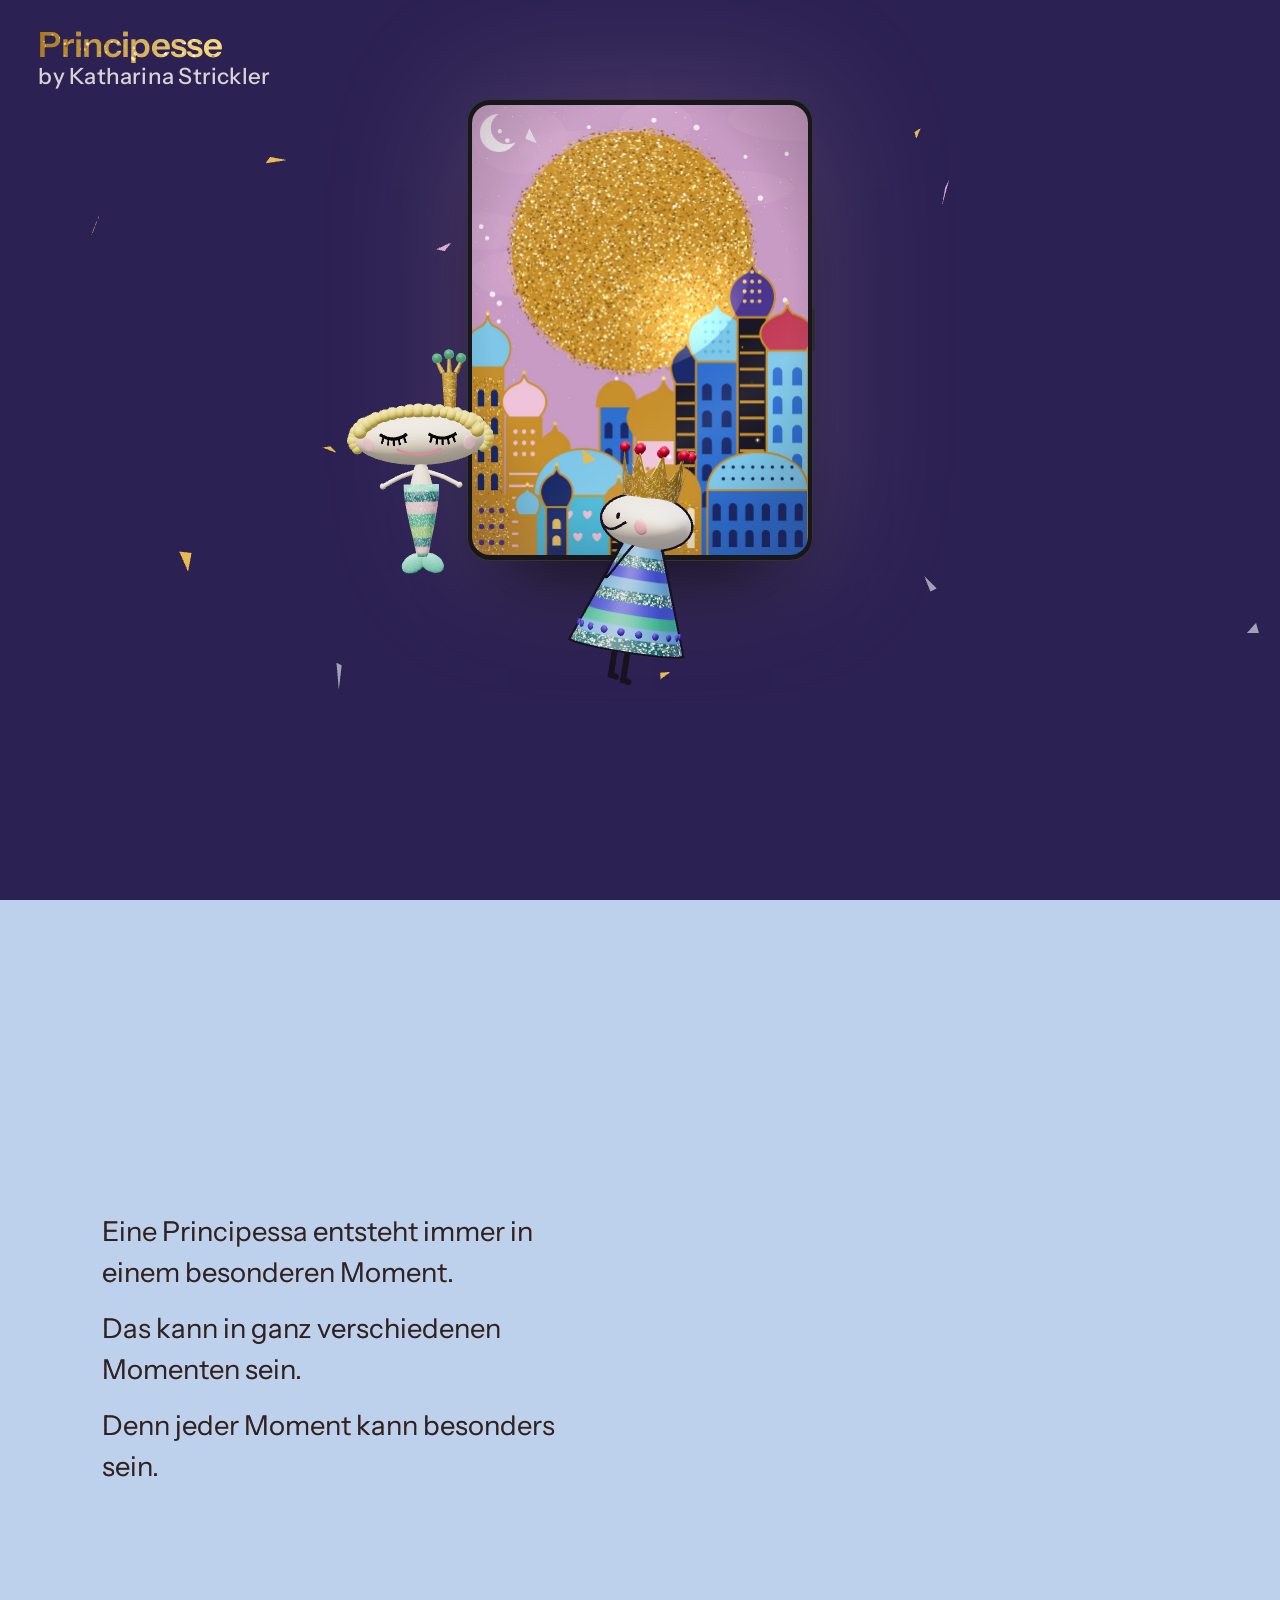
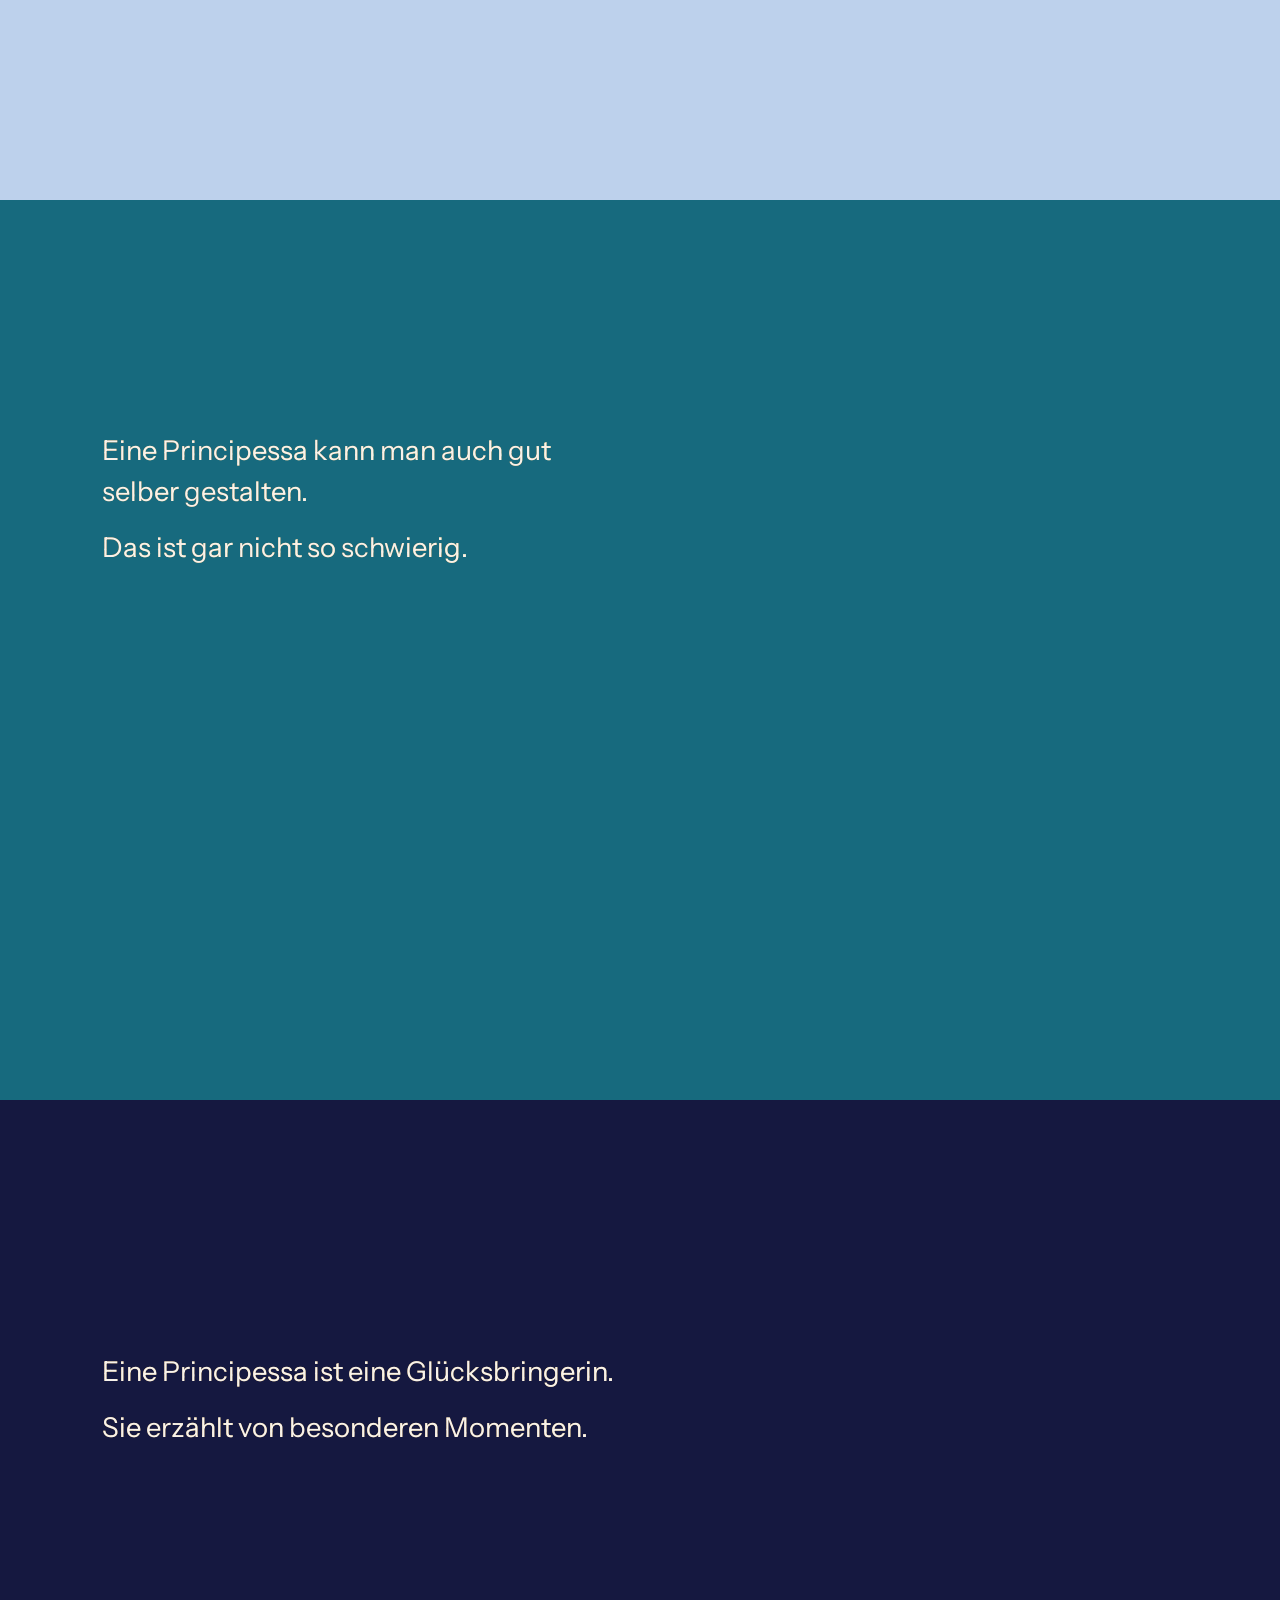
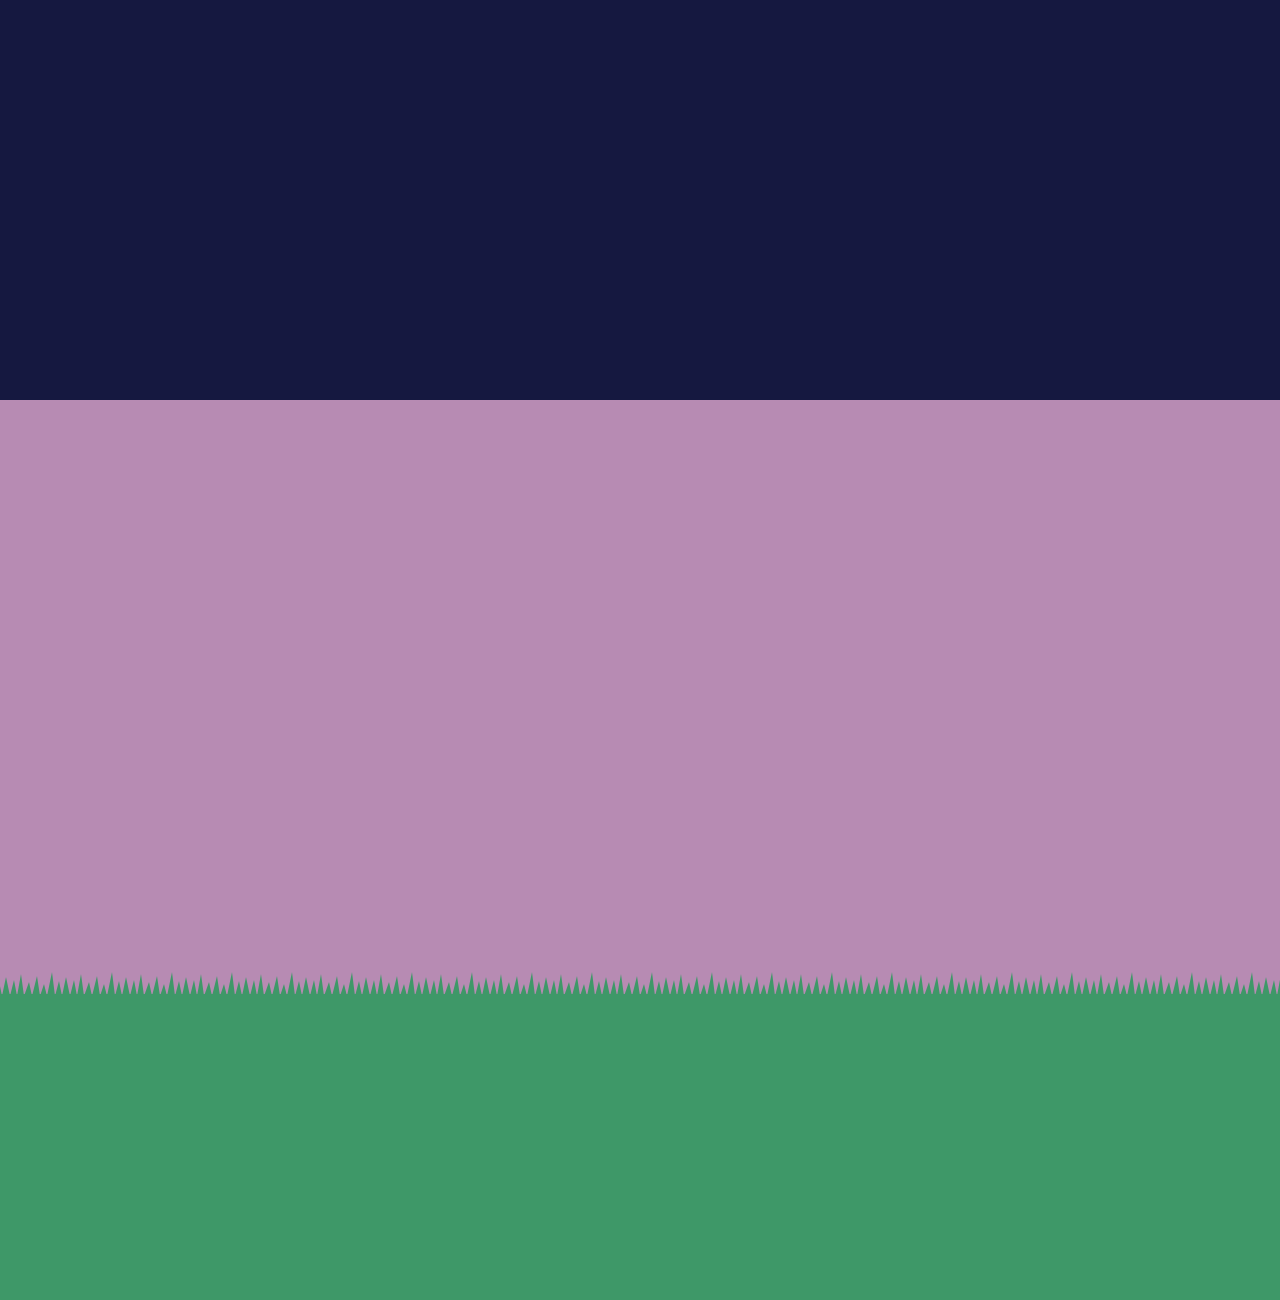
==== alpha/index.html @ de0c9b13 "Beta wird Hauptseite, die bisherige Seite zieht nach alpha/ - index.html, style.css und js/ der Beta" ====
<!doctype html>
<html lang="de">
<head>
<meta charset="utf-8">
<meta name="viewport" content="width=device-width, initial-scale=1, viewport-fit=cover">
<title>Principesse</title>
<meta name="description" content="Eine Principessa entspringt einem Augenblick und trägt seinen Zauber durch vier Ebenen nach unten.">
<meta name="theme-color" content="#1b1846">
<link rel="preconnect" href="https://fonts.googleapis.com">
<link rel="preconnect" href="https://fonts.gstatic.com" crossorigin>
<link href="https://fonts.googleapis.com/css2?family=Cinzel+Decorative:wght@700;900&family=Fraunces:ital,opsz,wght,SOFT@0,9..144,300..700,100;1,9..144,300..700,100&family=Instrument+Sans:wght@400;500;600&display=swap" rel="stylesheet">
<link rel="stylesheet" href="style.css?v=202611081420">
<script type="importmap">{"imports":{"three":"../vendor/three.module.min.js","three/addons/":"../vendor/addons/","./js/figur.js":"./js/figur.js?v=202611081420","./js/rahmen.js":"./js/rahmen.js?v=202611081420","./js/zauber.js":"./js/zauber.js?v=202611081420","./js/bestellen.js":"./js/bestellen.js?v=202611081420","./js/hintergrund.js":"./js/hintergrund.js?v=202611081420"}}</script>
</head>
<body>
<canvas id="staub" aria-hidden="true"></canvas>
<canvas id="buehne" aria-hidden="true"></canvas>

<main>
  <section id="augenblick">
    <h1 class="unsichtbar">Principesse</h1>
    <p class="signatur"><strong>Principesse</strong><span>by Katharina Strickler</span></p>
    <div class="tablet">
      <div class="kopfbild">
        <canvas id="flach" role="img" aria-label="Ein Tablet zeigt ein Gemälde: goldene Glitzersonne und Mondsichel über einer Stadt aus bunten Kuppeltürmen auf rosa Himmel; davor steht die Principessa. Sie klopft von innen ans Glas und springt heraus."></canvas>
      </div>
    </div>
  </section>

  <section class="ebene" id="schweben">
    <div class="inhalt links">
      <p class="zauber"><span class="satz">Eine Principessa entsteht immer in einem besonderen Moment.</span><span class="satz">Das kann in ganz verschiedenen Momenten sein.</span><span class="satz">Denn jeder Moment kann besonders sein.</span></p>
    </div>
    <div class="platz" aria-hidden="true"></div>
  </section>

  <section class="ebene" id="glitzer">
    <div class="inhalt links">
      <p class="zauber"><span class="satz">Eine Principessa kann man auch gut selber gestalten.</span><span class="satz">Das ist gar nicht so schwierig.</span></p>
      <div class="liegt">
        <canvas id="flach3" role="img" aria-label="Eine Meerjungfrau-Principessa setzt sich unter Wasser zusammen: zuerst der Kopf mit blonden Locken und geschlossenen Augen, dann die hohe Krone, der Oberkörper und der glitzernde Fischschwanz."></canvas>
      </div>
    </div>
    <div class="platz" aria-hidden="true"></div>
  </section>

  <section class="ebene" id="verweilen">
    <div class="inhalt links">
      <p class="zauber"><span class="satz">Eine Principessa ist eine Glücksbringerin.</span><span class="satz">Sie erzählt von besonderen Momenten.</span></p>
      <div class="liegt">
        <canvas id="flach2" role="img" aria-label="Eine weitere Principessa liegt flach im Sternenhimmel: schief gelegter Kopf, geschlossene Augen, roter Mund, Glitzerkrone, rosa Tupfenkleid, die Hände in den Hüften."></canvas>
      </div>
    </div>
    <div class="platz" aria-hidden="true"></div>
  </section>

  <section class="ebene" id="ankommen">
    <div class="inhalt mitte">
      <p class="zauber"><span class="satz">Wer eine Principessa will, die ich gemacht habe, kann sie <a class="bestellen" href="#bestellkarte" aria-controls="bestellkarte" aria-expanded="false">hier bestellen</a></span></p>
    </div>
    <div class="boden" id="boden"></div>
    <div class="bestellkarte" id="bestellkarte" hidden>
      <div class="karte-innen">
        <button type="button" class="zu" aria-label="Bestellkarte schliessen">×</button>
        <h2>Deine Principessa</h2>
        <p class="einleitung">Wähle, in welcher Form sie zu dir kommen soll. Du kannst auch mehreres wählen.</p>
        <form novalidate>
          <div class="produkte">
            <section class="produkt" data-id="karte" data-name="Karten">
              <label class="wahl">
                <input type="checkbox" name="produkt" value="karte">
                <span class="haken" aria-hidden="true"></span>
                <svg class="bild" viewBox="0 0 200 200" aria-hidden="true">
                  <ellipse cx="100" cy="184" rx="66" ry="6" fill="rgba(60,40,20,.14)"/>
                  <rect class="stapel" data-i="5" x="52" y="30" width="96" height="140" rx="5" fill="#0f474e" stroke="#c99a3c" stroke-width="1.5" transform="translate(4.2 -2.2) rotate(2.6 100 170)"/><rect class="stapel" data-i="4" x="52" y="30" width="96" height="140" rx="5" fill="#0f474e" stroke="#c99a3c" stroke-width="1.5" transform="translate(8.4 -4.4) rotate(5.2 100 170)"/><rect class="stapel" data-i="3" x="52" y="30" width="96" height="140" rx="5" fill="#0f474e" stroke="#c99a3c" stroke-width="1.5" transform="translate(12.6 -6.6) rotate(7.8 100 170)"/><rect class="stapel" data-i="2" x="52" y="30" width="96" height="140" rx="5" fill="#0f474e" stroke="#c99a3c" stroke-width="1.5" transform="translate(16.8 -8.8) rotate(10.4 100 170)"/><rect class="stapel" data-i="1" x="52" y="30" width="96" height="140" rx="5" fill="#0f474e" stroke="#c99a3c" stroke-width="1.5" transform="translate(21.0 -11.0) rotate(13.0 100 170)"/><rect class="stapel" data-i="0" x="52" y="30" width="96" height="140" rx="5" fill="#0f474e" stroke="#c99a3c" stroke-width="1.5" transform="translate(25.2 -13.2) rotate(15.6 100 170)"/>
                  <rect x="52" y="30" width="96" height="140" rx="5" fill="#13575f" stroke="#d4a429" stroke-width="2.5"/>
                  <rect x="59" y="37" width="82" height="126" rx="3" fill="none" stroke="#e6c76a" stroke-width="1" stroke-dasharray="2 3" opacity=".8"/><g class="glitzerdruck"><circle cx="76.8" cy="47.6" r="0.86" fill="#fff3c4" opacity="0.55"/><circle cx="57.7" cy="106.5" r="0.76" fill="#fff3c4" opacity="0.61"/><circle cx="103.2" cy="70.5" r="0.66" fill="#fff3c4" opacity="0.63"/><circle cx="139.0" cy="37.4" r="1.08" fill="#e6c76a" opacity="0.90"/><circle cx="73.0" cy="74.9" r="1.06" fill="#ffffff" opacity="0.98"/><circle cx="130.7" cy="83.2" r="1.26" fill="#e6c76a" opacity="0.84"/><circle cx="100.5" cy="57.5" r="0.93" fill="#fff3c4" opacity="0.97"/><circle cx="128.0" cy="158.4" r="1.26" fill="#fff3c4" opacity="0.95"/><circle cx="106.4" cy="150.5" r="1.26" fill="#ffffff" opacity="0.60"/><circle cx="93.3" cy="72.0" r="0.91" fill="#fff3c4" opacity="0.65"/><circle cx="127.5" cy="39.7" r="0.54" fill="#ffffff" opacity="1.00"/><circle cx="101.7" cy="119.5" r="1.13" fill="#fff3c4" opacity="1.00"/><circle cx="73.2" cy="88.5" r="0.68" fill="#ffffff" opacity="0.72"/><circle cx="72.2" cy="91.5" r="1.03" fill="#ffffff" opacity="0.78"/><circle cx="135.6" cy="47.3" r="0.56" fill="#fff3c4" opacity="0.64"/><circle cx="107.2" cy="147.8" r="0.61" fill="#fff3c4" opacity="0.65"/><circle cx="58.3" cy="81.1" r="0.57" fill="#e6c76a" opacity="0.87"/><circle cx="140.5" cy="36.4" r="0.76" fill="#fff3c4" opacity="0.89"/><circle cx="92.1" cy="158.5" r="1.06" fill="#fff3c4" opacity="0.65"/><circle cx="72.8" cy="92.6" r="0.62" fill="#e6c76a" opacity="0.80"/><circle cx="70.0" cy="109.6" r="0.83" fill="#e6c76a" opacity="0.58"/><circle cx="125.0" cy="81.9" r="0.76" fill="#fff3c4" opacity="0.72"/><circle cx="74.2" cy="155.0" r="0.60" fill="#fff3c4" opacity="0.53"/><circle cx="70.8" cy="123.3" r="0.63" fill="#fff3c4" opacity="0.77"/><circle cx="107.3" cy="76.4" r="0.53" fill="#ffffff" opacity="0.65"/><circle cx="143.7" cy="120.0" r="0.68" fill="#fff3c4" opacity="0.62"/><circle cx="92.1" cy="38.9" r="0.88" fill="#fff3c4" opacity="0.82"/><circle cx="93.6" cy="62.5" r="0.67" fill="#fff3c4" opacity="0.63"/><circle cx="77.3" cy="61.5" r="0.71" fill="#e6c76a" opacity="0.57"/><circle cx="60.5" cy="156.5" r="1.01" fill="#ffffff" opacity="0.70"/><circle cx="135.3" cy="120.3" r="1.21" fill="#ffffff" opacity="0.52"/><circle cx="90.1" cy="90.8" r="1.34" fill="#ffffff" opacity="0.95"/><circle cx="137.4" cy="78.4" r="1.09" fill="#ffffff" opacity="0.66"/><circle cx="93.0" cy="62.4" r="1.22" fill="#e6c76a" opacity="0.67"/><circle cx="90.5" cy="99.5" r="1.27" fill="#e6c76a" opacity="0.98"/><circle cx="114.8" cy="39.9" r="1.31" fill="#fff3c4" opacity="0.88"/><circle cx="79.7" cy="147.0" r="1.28" fill="#ffffff" opacity="0.82"/><circle cx="106.1" cy="132.5" r="1.33" fill="#fff3c4" opacity="0.90"/><circle cx="74.6" cy="54.7" r="1.05" fill="#e6c76a" opacity="0.56"/><circle cx="127.3" cy="137.4" r="1.29" fill="#ffffff" opacity="0.53"/><circle cx="139.7" cy="55.4" r="1.05" fill="#ffffff" opacity="0.89"/><circle cx="97.5" cy="103.5" r="0.52" fill="#fff3c4" opacity="0.85"/><circle cx="65.9" cy="108.0" r="0.73" fill="#fff3c4" opacity="0.52"/><circle cx="63.0" cy="150.0" r="1.31" fill="#e6c76a" opacity="0.92"/><circle cx="128.8" cy="45.2" r="0.99" fill="#e6c76a" opacity="0.60"/><circle cx="141.9" cy="85.3" r="1.18" fill="#e6c76a" opacity="0.55"/></g>
                  <image href="../assets/principessa2-figur.png?v=202611081420" x="55" y="50" width="90" height="90"/>
                  <path d="M132 44 l2 5 5 2 -5 2 -2 5 -2 -5 -5 -2 5 -2z M68 142 l1.5 4 4 1.5 -4 1.5 -1.5 4 -1.5 -4 -4 -1.5 4 -1.5z" fill="#e2b548"/>
                </svg>
                <span class="produkt-name">Karten</span>
                <span class="produkt-text">Postkarten mit Glitzerdruck</span>
              </label>
              <div class="optionen">
                <div class="option" role="radiogroup" aria-label="Set"><span class="option-titel">Set</span>
                  <label class="pille"><input type="radio" name="karte-set" value="3er-Set" checked><span>3er-Set</span></label><label class="pille"><input type="radio" name="karte-set" value="5er-Set"><span>5er-Set</span></label><label class="pille"><input type="radio" name="karte-set" value="10er-Set"><span>10er-Set</span></label>
                </div>
              </div>
            </section>

            <section class="produkt" data-id="tasche" data-name="Tasche">
              <label class="wahl">
                <input type="checkbox" name="produkt" value="tasche">
                <span class="haken" aria-hidden="true"></span>
                <svg class="bild" viewBox="0 0 200 200" aria-hidden="true">
                  <ellipse cx="100" cy="186" rx="66" ry="6" fill="rgba(60,40,20,.14)"/>
                  <g class="tasche-koerper">
                    <path d="M64 74 C64 22 96 22 96 74 M104 74 C104 22 136 22 136 74" fill="none" stroke="#2c2766" stroke-width="7" stroke-linecap="round"/>
                    <path d="M44 72 H156 L163 184 H37 Z" fill="#1e1a4c" stroke="#2c2766" stroke-width="1.5" stroke-linejoin="round"/>
                    <image href="../assets/principessa3-schwanz.png?v=202611081420" x="55" y="80" width="90" height="90"/><image href="../assets/principessa3-rumpf.png?v=202611081420" x="55" y="80" width="90" height="90"/><image href="../assets/principessa3-kopf.png?v=202611081420" x="55" y="80" width="90" height="90"/><image href="../assets/principessa3-krone.png?v=202611081420" x="55" y="80" width="90" height="90"/>
                  </g>
                </svg>
                <span class="produkt-name">Tasche</span>
                <span class="produkt-text">Stofftasche mit Principessa, dunkelblau</span>
              </label>
              <div class="optionen">
                <div class="option" role="radiogroup" aria-label="Grösse"><span class="option-titel">Grösse</span>
                  <label class="pille"><input type="radio" name="tasche-groesse" value="klein"><span>klein</span></label><label class="pille"><input type="radio" name="tasche-groesse" value="gross" checked><span>gross</span></label>
                </div>
                <div class="option" role="radiogroup" aria-label="Anzahl"><span class="option-titel">Anzahl</span>
                  <label class="pille"><input type="radio" name="tasche-anzahl" value="3 Stück" checked><span>3 Stück</span></label><label class="pille"><input type="radio" name="tasche-anzahl" value="5 Stück"><span>5 Stück</span></label><label class="pille"><input type="radio" name="tasche-anzahl" value="10 Stück"><span>10 Stück</span></label>
                </div>
              </div>
            </section>

            <section class="produkt" data-id="shirt" data-name="Shirt">
              <label class="wahl">
                <input type="checkbox" name="produkt" value="shirt">
                <span class="haken" aria-hidden="true"></span>
                <svg class="bild" viewBox="0 0 200 200" aria-hidden="true">
                  <ellipse cx="100" cy="186" rx="58" ry="6" fill="rgba(60,40,20,.14)"/>
                  <path class="shirt-stoff" d="M62 34 L84 26 Q100 40 116 26 L138 34 L172 62 L152 84 L140 74 V180 H60 V74 L48 84 L28 62 Z" fill="#f2c4d2" stroke="rgba(0,0,0,.14)" stroke-width="1.5" stroke-linejoin="round"/>
                  <path d="M84 26 Q100 40 116 26" fill="none" stroke="rgba(0,0,0,.14)" stroke-width="3"/>
                  <g class="motiv" data-motiv="Sonne"><image data-principessa="1" x="64" y="60" width="72" height="72"/></g>
                  <g class="motiv" data-motiv="Tupfen" style="display:none"><image href="../assets/principessa2-figur.png?v=202611081420" x="64" y="60" width="72" height="72"/></g>
                  <g class="motiv" data-motiv="Meerjungfrau" style="display:none"><image href="../assets/principessa3-schwanz.png?v=202611081420" x="64" y="60" width="72" height="72"/><image href="../assets/principessa3-rumpf.png?v=202611081420" x="64" y="60" width="72" height="72"/><image href="../assets/principessa3-kopf.png?v=202611081420" x="64" y="60" width="72" height="72"/><image href="../assets/principessa3-krone.png?v=202611081420" x="64" y="60" width="72" height="72"/></g>
                </svg>
                <span class="produkt-name">Shirt</span>
                <span class="produkt-text">Weiches Baumwollshirt</span>
              </label>
              <div class="optionen">
                <div class="option" role="radiogroup" aria-label="Farbe"><span class="option-titel">Farbe</span>
                  <label class="tupfer" style="--f:#fbf8f3" title="Weiss"><input type="radio" name="shirt-farbe" value="Weiss"><span></span><em>Weiss</em></label>
                  <label class="tupfer" style="--f:#f2c4d2" title="Rosa"><input type="radio" name="shirt-farbe" value="Rosa" checked><span></span><em>Rosa</em></label>
                  <label class="tupfer" style="--f:#b4d2f4" title="Hellblau"><input type="radio" name="shirt-farbe" value="Hellblau"><span></span><em>Hellblau</em></label>
                  <label class="tupfer" style="--f:#1e1a4c" title="Nachtblau"><input type="radio" name="shirt-farbe" value="Nachtblau"><span></span><em>Nachtblau</em></label>
                </div>
                <div class="option" role="radiogroup" aria-label="Grösse"><span class="option-titel">Grösse</span>
                  <label class="pille"><input type="radio" name="shirt-groesse" value="104"><span>104</span></label><label class="pille"><input type="radio" name="shirt-groesse" value="116"><span>116</span></label><label class="pille"><input type="radio" name="shirt-groesse" value="128"><span>128</span></label><label class="pille"><input type="radio" name="shirt-groesse" value="140"><span>140</span></label><label class="pille"><input type="radio" name="shirt-groesse" value="152"><span>152</span></label><label class="pille"><input type="radio" name="shirt-groesse" value="XS"><span>XS</span></label><label class="pille"><input type="radio" name="shirt-groesse" value="S"><span>S</span></label><label class="pille"><input type="radio" name="shirt-groesse" value="M" checked><span>M</span></label><label class="pille"><input type="radio" name="shirt-groesse" value="L"><span>L</span></label><label class="pille"><input type="radio" name="shirt-groesse" value="XL"><span>XL</span></label><label class="pille"><input type="radio" name="shirt-groesse" value="XXL"><span>XXL</span></label>
                </div>
                <div class="option motive" role="radiogroup" aria-label="Motiv"><span class="option-titel">Motiv</span>
                  <label class="motivwahl" title="Sonne und Kuppeln"><input type="radio" name="shirt-motiv" value="Sonne" checked><svg viewBox="0 0 60 60" aria-hidden="true"><image data-principessa="1" x="2" y="2" width="56" height="56"/></svg><em>Sonne</em></label>
                  <label class="motivwahl" title="Tupfenkleid"><input type="radio" name="shirt-motiv" value="Tupfen"><svg viewBox="0 0 60 60" aria-hidden="true"><image href="../assets/principessa2-figur.png?v=202611081420" x="2" y="2" width="56" height="56"/></svg><em>Tupfen</em></label>
                  <label class="motivwahl" title="Meerjungfrau"><input type="radio" name="shirt-motiv" value="Meerjungfrau"><svg viewBox="0 0 60 60" aria-hidden="true"><image href="../assets/principessa3-schwanz.png?v=202611081420" x="2" y="2" width="56" height="56"/><image href="../assets/principessa3-rumpf.png?v=202611081420" x="2" y="2" width="56" height="56"/><image href="../assets/principessa3-kopf.png?v=202611081420" x="2" y="2" width="56" height="56"/><image href="../assets/principessa3-krone.png?v=202611081420" x="2" y="2" width="56" height="56"/></svg><em>Meerjungfrau</em></label>
                </div>
              </div>
            </section>
          </div>
          <p class="hinweis-fehler" role="alert" hidden></p>

          <div class="felder">
            <label>Name <input name="name" autocomplete="name" required></label>
            <label>E-Mail <input type="email" name="email" autocomplete="email" required></label>
            <label>Strasse und Nummer <input name="strasse" autocomplete="street-address" required></label>
            <label>PLZ und Ort <input name="ort" required></label>
            <label class="breit">Wünsche, Namen, Anlass <textarea name="wunsch" rows="4"></textarea></label>
          </div>
          <button type="submit" class="senden">Bestellung senden</button>
          <p class="ab-hinweis">Bestellungen ab dem 4. Dezember 2026 möglich</p>
          <p class="danke" hidden>Dein Mailprogramm öffnet sich mit der fertigen Bestellung. Du musst sie nur noch abschicken.</p>
        </form>
      </div>
    </div>

  </section>
</main>

<script type="module" src="js/main.js?v=202611081420"></script>
</body>
</html>
---- alpha/style.css ----
:root {
  --creme: #f7f2ec;
  --papier: #fcfaf6;
  --linie: #2a2230;
  --hellblau: #b4d2f4;
  --hellblau-tief: #8db9ec;
  --tuerkis: #1f5f6a;
  --tuerkis-tief: #174a54;
  --koenigsblau: #1d2668;
  --nacht: #0e1340;
  --gruen: #1e7c66;
  --wiese: #2a8f5c;
  --erde: #174a36;
  --gold: #d4a429;
  --rot: #c8173f;
  --serif: "Fraunces", "Iowan Old Style", Georgia, serif;
  --sans: "Instrument Sans", system-ui, -apple-system, "Segoe UI", sans-serif;
  --glitzer: linear-gradient(transparent, transparent);
  /* Kurven: Eintreten stark auslaufend, Bewegung auf dem Bildschirm beidseitig */
  --ease-out: cubic-bezier(0.23, 1, 0.32, 1);
  --ease-in-out: cubic-bezier(0.77, 0, 0.175, 1);
  --ease-drawer: cubic-bezier(0.32, 0.72, 0, 1);
  /* Ebenen: eine Palette aus dem Gemälde */
  --e-abend: #2b2152;
  --e-himmel: #bdd1ec;
  --e-wasser: #176a7e;
  --e-nacht: #151840;
  --e-daemmer: #b78bb3;
  --e-wiese: #3e9868;
}

* { box-sizing: border-box; }
html { background: var(--creme); -webkit-text-size-adjust: 100%; }
body {
  margin: 0;
  font-family: var(--sans);
  font-size: clamp(1.02rem, 0.96rem + 0.3vw, 1.18rem);
  line-height: 1.6;
  color: var(--linie);
  overflow-x: hidden;
}

#staub, #buehne {
  position: fixed;
  inset: 0;
  width: 100%;
  height: 100%;
  pointer-events: none;
  display: block;
}
#staub { z-index: 1; }
#buehne { z-index: 3; }

section { position: relative; }
.inhalt { position: relative; z-index: 2; }

h1, h2 {
  font-family: var(--serif);
  font-weight: 420;
  font-style: italic;
  font-variation-settings: "SOFT" 100, "opsz" 144;
  letter-spacing: -0.01em;
  line-height: 1;
  margin: 0 0 0.35em;
}
h1 { font-size: clamp(2.6rem, 2rem + 3vw, 4.4rem); }
h2 { font-size: clamp(2.4rem, 1.8rem + 3vw, 4.2rem); }

.marke {
  font-size: 0.78rem;
  letter-spacing: 0.16em;
  text-transform: uppercase;
  font-weight: 600;
  margin: 0 0 1rem;
  opacity: 0.75;
}

/* ---------- Auftakt: Titelbild über die ganze Breite ---------- */
#augenblick {
  position: relative;
  height: 100vh; height: 100dvh; height: var(--vh, 100dvh);
  display: grid; place-items: start center;
  padding: 11vh 5vw 8vh;
  background: var(--e-abend);
}
/* das Tablet: hochformatig, schmaler Rand, leises Leuchten */
.tablet {
  position: relative; z-index: 2;
  width: min(56vw, 440px, calc(50vh * .744 + 12px));
  width: min(56vw, 440px, calc(50dvh * .744 + 12px));
  padding: clamp(4px, .45vw, 6px);
  border-radius: clamp(16px, 1.8vw, 24px);
  background: #18181c;
  box-shadow:
    inset 0 0 0 1px rgba(255, 255, 255, .12),
    0 50px 80px -40px rgba(0, 0, 0, .8),
    0 0 140px rgba(255, 196, 228, .22);
}
.tablet::before {
  content: ""; position: absolute; top: 50%; right: -2px; width: 3px; height: 9%;
  transform: translateY(-50%); border-radius: 2px; background: #2b2b31;
}
.kopfbild { width: 100%; aspect-ratio: 1200 / 1613; position: relative; border-radius: clamp(12px, 1.4vw, 19px); overflow: hidden; background: #000; }
.unsichtbar { position: absolute; width: 1px; height: 1px; overflow: hidden; clip: rect(0 0 0 0); white-space: nowrap; }
.signatur {
  position: absolute; z-index: 2;
  top: clamp(14px, 3vh, 40px);
  left: clamp(16px, 3vw, 48px);
  margin: 0;
  color: var(--creme);
  font-family: var(--sans);
  font-weight: 500;
  font-size: clamp(.9rem, .6rem + 1vw, 1.45rem);
  letter-spacing: .015em;
  line-height: 1.2;
}
.signatur strong { display: block; font-weight: 600; font-size: 1.55em; letter-spacing: .01em; }
.signatur span { display: block; opacity: .85; }
.kopfbild canvas { width: 100%; height: 100%; display: block; }
.unsichtbar { position: absolute; width: 1px; height: 1px; overflow: hidden; clip: rect(0 0 0 0); white-space: nowrap; }

/* Titel: Märchenschrift mit Glitzerfüllung */
.titel {
  font-family: "Cinzel Decorative", "Fraunces", Georgia, serif;
  font-weight: 700;
  font-style: normal;
  font-variation-settings: normal;
  font-size: clamp(2.3rem, 0.9rem + 6.4vw, 6.4rem);
  letter-spacing: 0.02em;
  line-height: 1.05;
  text-align: center;
  margin: 0;
  color: #c9952e;
  background-image:
    var(--glitzer),
    var(--glitzer),
    linear-gradient(100deg, #8a5a14 0%, #f3d27a 18%, #b8862a 34%, #fff0b4 50%, #c08d2c 66%, #f6dc8a 82%, #8a5a14 100%);
  background-size: 240px 240px, 170px 170px, 220% 100%;
  -webkit-background-clip: text;
  background-clip: text;
  -webkit-text-fill-color: transparent;
  -webkit-text-stroke: 0.035em rgba(46, 26, 4, .85);
  paint-order: stroke fill;
  filter: drop-shadow(0 8px 18px rgba(212, 164, 41, .35));
  animation: funkeln 9s linear infinite;
}
.titel::first-letter { font-size: 1.32em; }
@keyframes funkeln {
  to { background-position: 240px 120px, -170px 85px, -220% 0; }
}

.bild {
  margin: 0;
  width: min(78vw, 430px, calc(66vh * 0.7856));
  width: min(78vw, 430px, calc(66dvh * 0.7856));
  aspect-ratio: 0.7856;
  filter: drop-shadow(0 22px 30px rgba(6, 4, 24, .55)) drop-shadow(0 3px 5px rgba(6, 4, 24, .45));
}
.bild canvas { width: 100%; height: 100%; display: block; }
.liegt {
  width: min(62vw, 300px);
  aspect-ratio: 1;
  margin-top: 1.6rem;
}
.liegt canvas { width: 100%; height: 100%; display: block; }

/* ---------- Ebenen ---------- */
/* Jede Ebene füllt genau einen Bildschirm; die Seite rastet sanft von Ebene zu Ebene */
html { scroll-snap-type: y mandatory; }
#augenblick, .ebene { scroll-snap-align: start; scroll-snap-stop: always; }
.ebene {
  height: 100vh; height: 100dvh; height: var(--vh, 100dvh);
  display: grid;
  grid-template-columns: 1fr 1fr;
  grid-template-rows: 100%;
  gap: 4vw;
  align-items: center;
  padding: 0 8vw;
  overflow: hidden;
}
.ebene .inhalt { max-width: 31rem; opacity: 0; transform: translateY(24px); transition: opacity .7s var(--ease-out), transform .7s var(--ease-out); }
.ebene > .inhalt.links { grid-column: 1; grid-row: 1; justify-self: start; }
.ebene > .inhalt.rechts { grid-column: 2; grid-row: 1; justify-self: end; }
.ebene > .inhalt.links ~ .platz { grid-column: 2; grid-row: 1; }
.ebene > .inhalt.rechts ~ .platz { grid-column: 1; grid-row: 1; }
.platz { align-self: stretch; margin: 16vh 0; }
.ebene .inhalt.da { opacity: 1; transform: none; }

#schweben { background: var(--e-himmel); }
.inhalt.mitte { margin: 0 auto; text-align: center; }
.bestellen {
  display: inline-block;
  margin: .15em .1em;
  padding: .12em .7em .18em;
  color: inherit;
  text-decoration: none;
  border: 1px solid rgba(42, 34, 48, .6);
  border-radius: 999px;
  transition: border-color .2s ease, background .2s ease, box-shadow .2s ease;
}
.bestellen:hover, .bestellen:focus-visible { border-color: var(--gold); background: rgba(255, 248, 225, .45); box-shadow: 0 0 0 3px rgba(212, 164, 41, .18); outline: none; }
#glitzer { background: var(--e-wasser); color: var(--creme); }
#gluecksbringer { background: linear-gradient(#0a3550, #2e2f72 20%, #5b4790 50%, #8e5f9c 78%, #b9759a); color: var(--creme); }
#gluecksbringer .zauber { text-shadow: 0 1px 12px rgba(30, 20, 60, .45); }
#verweilen { background: var(--e-nacht); color: var(--creme); }
#ankommen {
  background: var(--e-daemmer);
  color: var(--linie);
  display: flex;
  flex-direction: column;
  justify-content: space-between;
  align-items: stretch;
  padding: 0;
  height: auto;
  min-height: 100vh; min-height: var(--vh, 100dvh);
  overflow: visible;
}
#ankommen { gap: 0; justify-content: flex-start; }   /* kein Rasterabstand: sonst scheint zwischen Wiese und Bestellkarte das Mauve durch */
#ankommen .boden { margin-top: auto; }
/* Der Satz steht hoch und breit, damit er in zwei Zeilen passt und die Kronen frei bleiben */
#ankommen .inhalt { padding: 9vh 6vw 0; max-width: min(100%, 62rem); min-height: calc(var(--vh, 100dvh) - max(34svh, 180px)); }   /* die Wiese bleibt am selben Ort, auch mit offener Karte */

/* Verzauberter Text: Wörter erscheinen als Glitzer und werden zu Schrift */
.zauber { font-size: 1.32em; line-height: 1.5; }
.zauber .satz { display: block; }
.zauber .satz + .satz { margin-top: .55em; }
.zauber .wort {
  display: inline-block;
  --tinte: currentColor;
  background-image: var(--glitzer), linear-gradient(100deg, #7a4f0e, #d9a43a 30%, #fff3c0 50%, #c99230 70%, #7a4f0e);
  background-size: 160px 160px, 300% 100%;
  -webkit-background-clip: text;
  background-clip: text;
}
.zauber:not(.erwacht) .wort { opacity: 0; }
.zauber.erwacht .wort {
  animation: erscheinen 1.1s cubic-bezier(.2, .7, .2, 1) calc(var(--i) * 85ms) both,
             aufglitzern-a 1.6s ease calc(var(--i) * 85ms) both;
}
.zauber.erwacht.welle-a .wort { animation: aufglitzern-a 1.4s ease calc(var(--i) * 60ms) both; }
.zauber.erwacht.welle-b .wort { animation: aufglitzern-b 1.4s ease calc(var(--i) * 60ms) both; }
@keyframes erscheinen {
  from { opacity: 0; transform: translateY(8px) scale(.96); filter: blur(5px); }
  to { opacity: 1; transform: none; filter: blur(0); }
}
@keyframes aufglitzern-a {
  0% { -webkit-text-fill-color: transparent; background-position: 0 0, 100% 0; text-shadow: 0 0 0 transparent; }
  20% { -webkit-text-fill-color: rgba(42, 34, 48, .25); text-shadow: 0 0 6px rgba(255, 214, 110, .25); }
  55% { -webkit-text-fill-color: rgba(42, 34, 48, .8); }
  100% { -webkit-text-fill-color: var(--tinte); background-position: 80px 40px, 0 0; text-shadow: 0 0 0 transparent; }
}
@keyframes aufglitzern-b {
  0% { -webkit-text-fill-color: transparent; background-position: 0 0, 100% 0; text-shadow: 0 0 0 transparent; }
  20% { -webkit-text-fill-color: rgba(42, 34, 48, .25); text-shadow: 0 0 6px rgba(255, 214, 110, .25); }
  55% { -webkit-text-fill-color: rgba(42, 34, 48, .8); }
  100% { -webkit-text-fill-color: var(--tinte); background-position: -80px 40px, 0 0; text-shadow: 0 0 0 transparent; }
}
.funkelstern {
  position: absolute;
  width: 18px; height: 18px;
  margin: -9px 0 0 -9px;
  pointer-events: none;
  background:
    radial-gradient(circle, #fff 0 10%, #ffd66e 20%, rgba(232, 168, 40, .55) 34%, transparent 58%),
    linear-gradient(transparent 47%, #fff3c4 47% 53%, transparent 53%),
    linear-gradient(90deg, transparent 47%, #fff3c4 47% 53%, transparent 53%);
  filter: drop-shadow(0 0 3px rgba(255, 196, 60, .7));
  opacity: 0;
  animation: stern-funkeln 1.3s ease-out var(--d) forwards;
}
@keyframes stern-funkeln {
  0% { opacity: 0; transform: scale(.5) rotate(0); }
  35% { opacity: .75; transform: scale(var(--g)) rotate(45deg); }
  100% { opacity: 0; transform: scale(.6) rotate(90deg); }
}

blockquote { margin: 1.8rem 0 0; padding-left: 1.1rem; border-left: 1.5px solid rgba(247, 242, 236, .5); }
blockquote p { font-family: var(--serif); font-style: italic; font-size: 1.35em; margin: 0 0 .3rem; font-variation-settings: "SOFT" 100; }
blockquote cite { font-style: normal; font-size: .8rem; letter-spacing: .1em; text-transform: uppercase; opacity: .7; }

/* Boden mit Grashalmen am oberen Rand */
.boden {
  position: relative;
  height: 34vh;
  height: 34svh;
  min-height: 180px;
  background: var(--e-wiese);
}
.boden::before {
  content: "";
  position: absolute;
  left: 0; right: 0;
  top: -22px;
  height: 24px;
  background: url("data:image/svg+xml,%3Csvg xmlns='http://www.w3.org/2000/svg' width='60' height='24' viewBox='0 0 60 24'%3E%3Cpath d='M0 24 L4 8 L7 24 L11 2 L14 24 L19 10 L22 24 L27 4 L30 24 L34 12 L37 24 L42 0 L45 24 L49 9 L52 24 L56 5 L60 24 Z' fill='%233e9868'/%3E%3C/svg%3E") repeat-x bottom / 60px 24px;
}

/* Am grossen Bildschirm darf der Text grösser sein; die Spalte wächst mit */
@media (min-width: 1200px) {
  .zauber { font-size: clamp(1.32em, .7em + 1.1vw, 2.3em); }
  .ebene .inhalt { max-width: clamp(31rem, 24rem + 14vw, 46rem); }
}

@media (max-width: 700px) {
  .ebene { grid-template-columns: 1fr; grid-template-rows: auto 1fr; gap: 0; padding: 9vh 6vw 4vh; align-items: start; }
  .ebene > .inhalt.links, .ebene > .inhalt.rechts { grid-column: 1; grid-row: 1; justify-self: stretch; }
  .ebene > .inhalt.links ~ .platz, .ebene > .inhalt.rechts ~ .platz { grid-column: 1; grid-row: 2; margin: 2vh 0 0; }
  .ebene .inhalt { max-width: none; }
  .liegt { width: min(46vw, 24dvh); margin: 1.2rem auto 0; }
  #augenblick { padding: 11vh 4vw 8vh; }
  .tablet { width: min(64vw, calc(50dvh * .744 + 12px)); }
  #ankommen .inhalt { padding: 8vh 6vw 0; }
}

@media (prefers-reduced-motion: reduce) {
  .ebene .inhalt { transition: none; }
  .titel { animation: none; }
}

/* ---------- Bestellkarte ---------- */
.bestellkarte { background: var(--erde); padding: 10vh 4vw 12vh; color: var(--linie); }
.karte-innen {
  position: relative;
  max-width: 1040px;
  margin: 0 auto;
  background: var(--papier);
  border-radius: 8px;
  padding: clamp(1.3rem, 4vw, 3rem);
  border: 1px solid rgba(212, 164, 41, .6);
  box-shadow: 0 30px 60px -30px rgba(0, 0, 0, .55);
  opacity: 0;
  transform: translateY(28px) scale(.98);
  transition: opacity .45s var(--ease-out), transform .45s var(--ease-out);
}
.bestellkarte.offen .karte-innen { opacity: 1; transform: none; }
.karte-innen h2 { color: var(--linie); margin-bottom: .2em; }
.einleitung { margin: 0 0 1.8rem; opacity: .8; }
.zu {
  position: absolute; top: .6rem; right: .7rem;
  width: 44px; height: 44px;
  border: 0; background: none; cursor: pointer;
  font-size: 1.8rem; line-height: 1; color: var(--linie); opacity: .6;
}
.zu:hover, .zu:focus-visible { opacity: 1; }

/* Produkte */
.produkte { display: grid; grid-template-columns: repeat(3, 1fr); gap: clamp(.8rem, 2vw, 1.4rem); margin-bottom: 1.6rem; }
.produkt {
  position: relative;
  display: flex; flex-direction: column;
  border-radius: 8px;
  background: #f4eee5;
  box-shadow: inset 0 0 0 1.5px rgba(42, 34, 48, .06);
  transition: box-shadow .2s ease, background .2s ease, transform .2s var(--ease-out);
}
.produkt.gewaehlt {
  background: #fdf6e3;
  box-shadow: inset 0 0 0 2px var(--gold), 0 14px 28px -16px rgba(180, 130, 30, .9);
  transform: translateY(-2px);
}
.wahl { display: flex; flex-direction: column; align-items: center; padding: 1rem .9rem .4rem; cursor: pointer; text-align: center; }
.wahl input { position: absolute; opacity: 0; width: 1px; height: 1px; }
.haken {
  position: absolute; top: .8rem; left: .8rem;
  width: 26px; height: 26px; border-radius: 50%;
  border: 1.5px solid rgba(42, 34, 48, .35); background: #fff;
  transition: background .25s ease, border-color .25s ease;
}
.haken::after {
  content: ""; position: absolute; left: 8px; top: 4px; width: 6px; height: 11px;
  border: solid #fff; border-width: 0 2.5px 2.5px 0; transform: rotate(45deg) scale(.5); opacity: 0;
  transition: transform .2s var(--ease-out), opacity .15s ease;
}
.produkt.gewaehlt .haken { background: var(--gold); border-color: var(--gold); }
.produkt.gewaehlt .haken::after { transform: rotate(45deg) scale(1); opacity: 1; }
.wahl input:focus-visible ~ .haken { outline: 2px solid var(--gold); outline-offset: 3px; }
.bild { width: 100%; max-width: 210px; height: auto; display: block; }
.bild .stapel, .bild .tasche-koerper, .bild .shirt-stoff { transition: transform .3s var(--ease-out), fill .25s ease; }
.produkt-name { font-family: var(--serif); font-style: italic; font-size: 1.35em; margin-top: .2rem; }
.produkt-text { font-size: .85rem; opacity: .65; }

.optionen { display: flex; flex-direction: column; gap: .8rem; padding: .8rem .9rem 1.1rem; }
.option { display: flex; flex-wrap: wrap; gap: .4rem; align-items: center; }
.option-titel { width: 100%; font-size: .72rem; letter-spacing: .14em; text-transform: uppercase; font-weight: 600; opacity: .6; }
.option input { position: absolute; opacity: 0; width: 1px; height: 1px; }

/* Knöpfe für Set, Grösse, Anzahl */
.pille span {
  display: inline-block; min-width: 44px; min-height: 36px;
  padding: .45rem .75rem; border-radius: 999px;
  border: 1.5px solid rgba(42, 34, 48, .18); background: #fff;
  font-size: .88rem; line-height: 1.15; text-align: center; cursor: pointer;
  transition: background .2s ease, border-color .2s ease, color .2s ease, box-shadow .2s ease;
}
.pille:hover span { border-color: var(--gold); }
.pille input:checked + span { background: var(--linie); border-color: var(--linie); color: var(--papier); box-shadow: 0 0 0 3px rgba(212, 164, 41, .35); }
.pille input:focus-visible + span { outline: 2px solid var(--gold); outline-offset: 2px; }

/* Farbtupfer */
.tupfer { display: flex; flex-direction: column; align-items: center; gap: .2rem; cursor: pointer; }
.tupfer span {
  width: 36px; height: 36px; border-radius: 50%;
  background: var(--f); box-shadow: inset 0 0 0 1.5px rgba(0, 0, 0, .15);
  transition: box-shadow .2s ease, transform .2s ease;
}
.tupfer em { font-style: normal; font-size: .72rem; opacity: .7; }
.tupfer input:checked + span { box-shadow: inset 0 0 0 1.5px rgba(0, 0, 0, .15), 0 0 0 3px var(--papier), 0 0 0 5px var(--gold); transform: scale(1.06); }
.tupfer input:focus-visible + span { outline: 2px solid var(--linie); outline-offset: 5px; }

/* Motive */
.motivwahl { display: flex; flex-direction: column; align-items: center; gap: .15rem; cursor: pointer; }
.motivwahl svg {
  width: 56px; height: 56px; border-radius: 10px; background: #fff;
  box-shadow: inset 0 0 0 1.5px rgba(42, 34, 48, .14);
  transition: box-shadow .2s ease, transform .2s ease;
}
.motivwahl em { font-style: normal; font-size: .72rem; opacity: .7; }
.motivwahl input:checked + svg { box-shadow: inset 0 0 0 2px var(--gold), 0 6px 14px -8px rgba(180, 130, 30, .9); transform: translateY(-1px); }
.motivwahl input:focus-visible + svg { outline: 2px solid var(--linie); outline-offset: 3px; }

/* Formular */
.felder { display: grid; grid-template-columns: 1fr 1fr; gap: .9rem 1.2rem; margin-bottom: 1.6rem; }
.felder label { display: flex; flex-direction: column; gap: .3rem; font-size: .9rem; }
.felder .breit { grid-column: 1 / -1; }
.felder input, .felder textarea {
  font: inherit; font-size: 1rem;
  padding: .7rem .8rem;
  border: 1px solid #d8cfc2; border-radius: 6px;
  background: #fff; color: var(--linie);
}
.felder input:focus, .felder textarea:focus { outline: 2px solid var(--gold); outline-offset: 1px; border-color: var(--gold); }
.senden {
  font: inherit; font-weight: 600; letter-spacing: .02em;
  padding: .95rem 2rem;
  border: 0; border-radius: 999px; cursor: pointer;
  color: #2e1d04;
  background: linear-gradient(100deg, #c99230, #f3d27a 45%, #d9a43a);
  box-shadow: 0 8px 20px -10px rgba(160, 110, 20, .9);
  transition: transform .2s ease, box-shadow .2s ease;
}
.senden:hover, .senden:focus-visible { transform: translateY(-1px); box-shadow: 0 12px 24px -10px rgba(160, 110, 20, .9); }
.hinweis-fehler { color: #a3122f; margin: -.6rem 0 1.2rem; }
.danke { margin: 1rem 0 0; opacity: .85; }
.ab-hinweis { margin: .8rem 0 0; font-size: .9rem; opacity: .7; }

@media (max-width: 860px) {
  .produkte { grid-template-columns: 1fr; }
  .produkt { display: grid; grid-template-columns: minmax(120px, 38%) 1fr; }
  .wahl { grid-row: 1; padding: .9rem .5rem .6rem; }
  .bild { max-width: 160px; }
  .optionen { grid-row: 1; grid-column: 2; padding: 1rem .9rem 1rem .2rem; margin-top: 0; }
}
@media (max-width: 520px) {
  .produkt { display: flex; }
  .bild { max-width: 150px; }
  .optionen { padding: .4rem 1rem 1.1rem; }
  .felder { grid-template-columns: 1fr; }
}
@media (prefers-reduced-motion: reduce) {
  .karte-innen, .produkt, .bild * { transition: none !important; }
}

/* ---------- Bestellkarte, moderner ---------- */
.bestellkarte { background: var(--e-wiese); }
.karte-innen {
  background: #fff;
  border-radius: 22px;
  border: 1px solid rgba(212, 164, 41, .55);
  box-shadow: 0 40px 80px -40px rgba(0, 0, 0, .6), 0 2px 6px rgba(0, 0, 0, .06);
}
.karte-innen h2 {
  font-family: var(--sans); font-style: normal; font-weight: 600;
  font-variation-settings: normal; letter-spacing: -.02em;
  font-size: clamp(1.7rem, 1.3rem + 1.6vw, 2.5rem);
}
.einleitung { color: #6d6672; opacity: 1; }
.produkt { background: #f6f4f1; border-radius: 18px; box-shadow: none; }
.produkt.gewaehlt { background: #fff; box-shadow: 0 0 0 2px #1e1a4c, 0 18px 36px -22px rgba(30, 26, 76, .6); transform: none; }
.produkt.gewaehlt .haken { background: #1e1a4c; border-color: #1e1a4c; }
.haken { border-color: rgba(30, 26, 76, .25); }
.produkt-name { font-family: var(--sans); font-style: normal; font-weight: 600; font-size: 1.08rem; letter-spacing: -.01em; }
.produkt-text { color: #6d6672; opacity: 1; font-size: .82rem; }
.option-titel { letter-spacing: .08em; color: #8a8390; opacity: 1; font-size: .7rem; }
.pille span { border-radius: 10px; border: 0; background: #ece9e4; font-weight: 500; }
.pille:hover span { background: #e2ded7; }
.pille input:checked + span { background: #1e1a4c; color: #fff; box-shadow: none; }
.tupfer input:checked + span { box-shadow: inset 0 0 0 1.5px rgba(0, 0, 0, .15), 0 0 0 3px #fff, 0 0 0 5px #1e1a4c; }
.motivwahl svg { border-radius: 12px; background: #f6f4f1; box-shadow: none; }
.motivwahl input:checked + svg { box-shadow: 0 0 0 2px #1e1a4c; background: #fff; }
.felder label { color: #4f4856; font-weight: 500; font-size: .84rem; }
.felder input, .felder textarea { border: 0; background: #f4f2ee; border-radius: 12px; padding: .85rem .95rem; transition: background .2s ease, box-shadow .2s ease; }
.felder input:focus, .felder textarea:focus { outline: 0; background: #fff; box-shadow: 0 0 0 2px #1e1a4c; }
.senden {
  display: inline-flex; align-items: center; gap: .6rem;
  border-radius: 14px; padding: 1rem 1.6rem;
  color: #fff; background: #1e1a4c;
  box-shadow: 0 14px 28px -16px rgba(30, 26, 76, .9);
}
.senden::after { content: "→"; font-size: 1.15em; transition: transform .2s ease; }
.senden:hover::after, .senden:focus-visible::after { transform: translateX(3px); }
.senden:hover, .senden:focus-visible { background: #2a2466; }
@media (max-width: 520px) { .senden { width: 100%; justify-content: center; } }

.glitzerdruck circle { animation: glitzerdruck 2.4s ease-in-out infinite; }
.glitzerdruck circle:nth-child(3n) { animation-delay: .8s; }
.glitzerdruck circle:nth-child(3n+1) { animation-delay: 1.6s; }
@keyframes glitzerdruck { 0%, 100% { opacity: .25; } 50% { opacity: 1; } }
@media (prefers-reduced-motion: reduce) { .glitzerdruck circle { animation: none; } }

html.gesperrt, html.gesperrt body { overflow: hidden; overscroll-behavior: none; }

/* ---------- Nach der Apple-Design-Checkliste ---------- */
/* Rückmeldung beim Drücken, nicht erst beim Loslassen */
.bestellen:active, .senden:active, .zu:active { transform: scale(.97); transition: transform 100ms ease-out; }
.pille input:active + span, .wahl:active .bild, .tupfer:active span, .motivwahl:active svg { transform: scale(.96); transition: transform 100ms ease-out; }
.bild, .wahl .bild { transition: transform 200ms var(--ease-out); }
/* Typografie: grosse Schrift enger, kleine etwas weiter */
.signatur strong { letter-spacing: -.02em; line-height: 1.05; }
.signatur span { letter-spacing: .01em; }
.karte-innen h2 { letter-spacing: -.025em; line-height: 1.05; }
.option-titel, .produkt-text, .felder label { letter-spacing: .02em; }
/* Die Bestellkarte materialisiert: Unschärfe und Grösse zusammen, nicht nur Deckkraft */
.karte-innen { filter: blur(8px); transition: opacity .4s var(--ease-out), transform .45s var(--ease-drawer), filter .4s var(--ease-out); }
.bestellkarte.offen .karte-innen { filter: blur(0); }
/* Fokus sichtbar, ohne Rahmen für die Maus */
:focus-visible { outline: 2px solid var(--gold); outline-offset: 3px; }
@media (prefers-reduced-motion: reduce) {
  html { scroll-snap-type: none; }
  .karte-innen { filter: none; transition: opacity .25s ease; transform: none; }
  .bestellen:active, .senden:active, .zu:active { transform: none; }
}
@media (prefers-contrast: more) {
  .bestellen { border-color: currentColor; }
  .pille span { border: 1.5px solid currentColor; }
}

/* Titel: goldener Glitzer, leise wandernd */
.signatur strong {
  color: #e9c462;
  background-image: var(--glitzer), linear-gradient(100deg, #a8781f 0%, #f3d27a 30%, #fff1bf 50%, #d9a43a 70%, #a8781f 100%);
  background-size: 160px 160px, 240% 100%;
  -webkit-background-clip: text; background-clip: text;
  -webkit-text-fill-color: transparent;
  text-shadow: none;
  animation: titelglitzer 14s linear infinite;
}
@keyframes titelglitzer { to { background-position: 160px 80px, -240% 0; } }
@media (prefers-reduced-motion: reduce) { .signatur strong { animation: none; } }

/* Meldung, die sich bei jedem Klick ins Formular aufzaubert */
.karte-innen { position: relative; }
.zauber-meldung {
  position: absolute; z-index: 5; margin: 0; padding: .7rem 1.1rem; text-align: center; pointer-events: none;
  width: max-content; max-width: calc(100% - 24px);
  font-family: var(--serif); font-style: italic; font-size: 1.15rem; line-height: 1.3; color: #6e4610;
  background: rgba(255, 251, 240, .94); border: 1px solid rgba(212, 164, 41, .55); border-radius: 12px;
  box-shadow: 0 14px 34px -16px rgba(80, 50, 10, .55), 0 0 26px rgba(244, 210, 120, .35);
  opacity: 0; transform: translateY(6px) scale(.98); transition: opacity .5s ease, transform .5s ease;
}
.zauber-meldung.an { opacity: 1; transform: none; transition: opacity .2s ease, transform .3s ease; }
.zauber-meldung span { display: inline-block; opacity: 0; filter: blur(5px); transform: translateY(5px) scale(.9); text-shadow: 0 0 10px rgba(244, 196, 80, .9); }
.zauber-meldung.an span { animation: zauberwort .7s cubic-bezier(.23, 1, .32, 1) forwards; animation-delay: calc(var(--i) * 90ms); }
@keyframes zauberwort {
  0% { opacity: 0; filter: blur(5px); transform: translateY(5px) scale(.9); color: #fff6c8; }
  60% { opacity: 1; filter: blur(0); color: #d4a429; text-shadow: 0 0 14px rgba(255, 220, 120, 1); }
  100% { opacity: 1; filter: blur(0); transform: none; text-shadow: 0 0 4px rgba(244, 196, 80, .35); }
}
.zauber-meldung i {
  position: absolute; left: var(--x); top: var(--y); width: 12px; height: 12px; margin: -6px 0 0 -6px; opacity: 0;
  background: radial-gradient(circle, #fff8dc 0 18%, transparent 20%), conic-gradient(from 45deg, transparent 0 20%, #f3d27a 22% 28%, transparent 30% 45%, #f3d27a 47% 53%, transparent 55% 70%, #f3d27a 72% 78%, transparent 80% 95%, #f3d27a 97%);
  -webkit-mask: radial-gradient(circle, #000 0 60%, transparent 62%); mask: radial-gradient(circle, #000 0 60%, transparent 62%);
}
.zauber-meldung.an i { animation: zauberfunke .9s ease-out forwards; animation-delay: var(--d); }
@keyframes zauberfunke { 0% { opacity: 0; transform: scale(.2) rotate(0); } 40% { opacity: 1; transform: scale(var(--g)) rotate(45deg); } 100% { opacity: 0; transform: scale(.3) rotate(90deg); } }
@media (prefers-reduced-motion: reduce) {
  .zauber-meldung span { opacity: 1; filter: none; transform: none; }
  .zauber-meldung.an span, .zauber-meldung.an i { animation: none; }
}
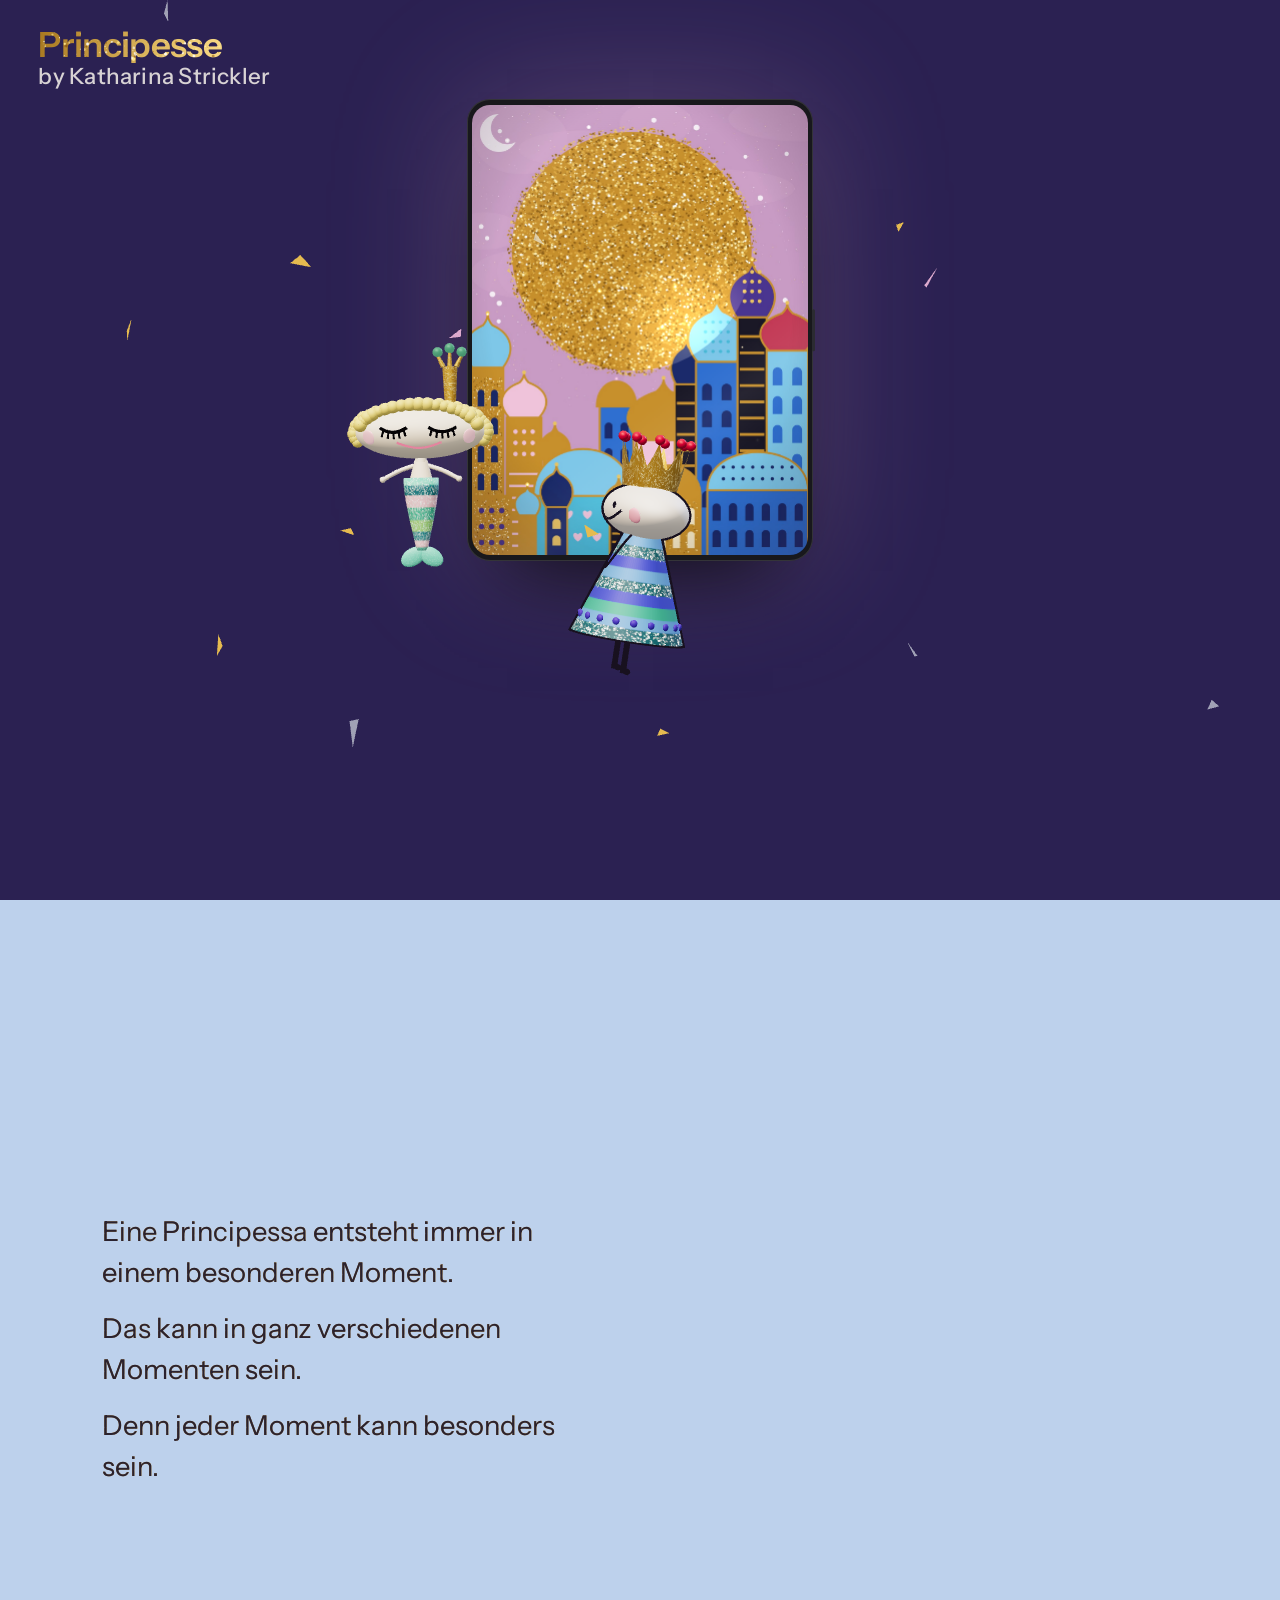
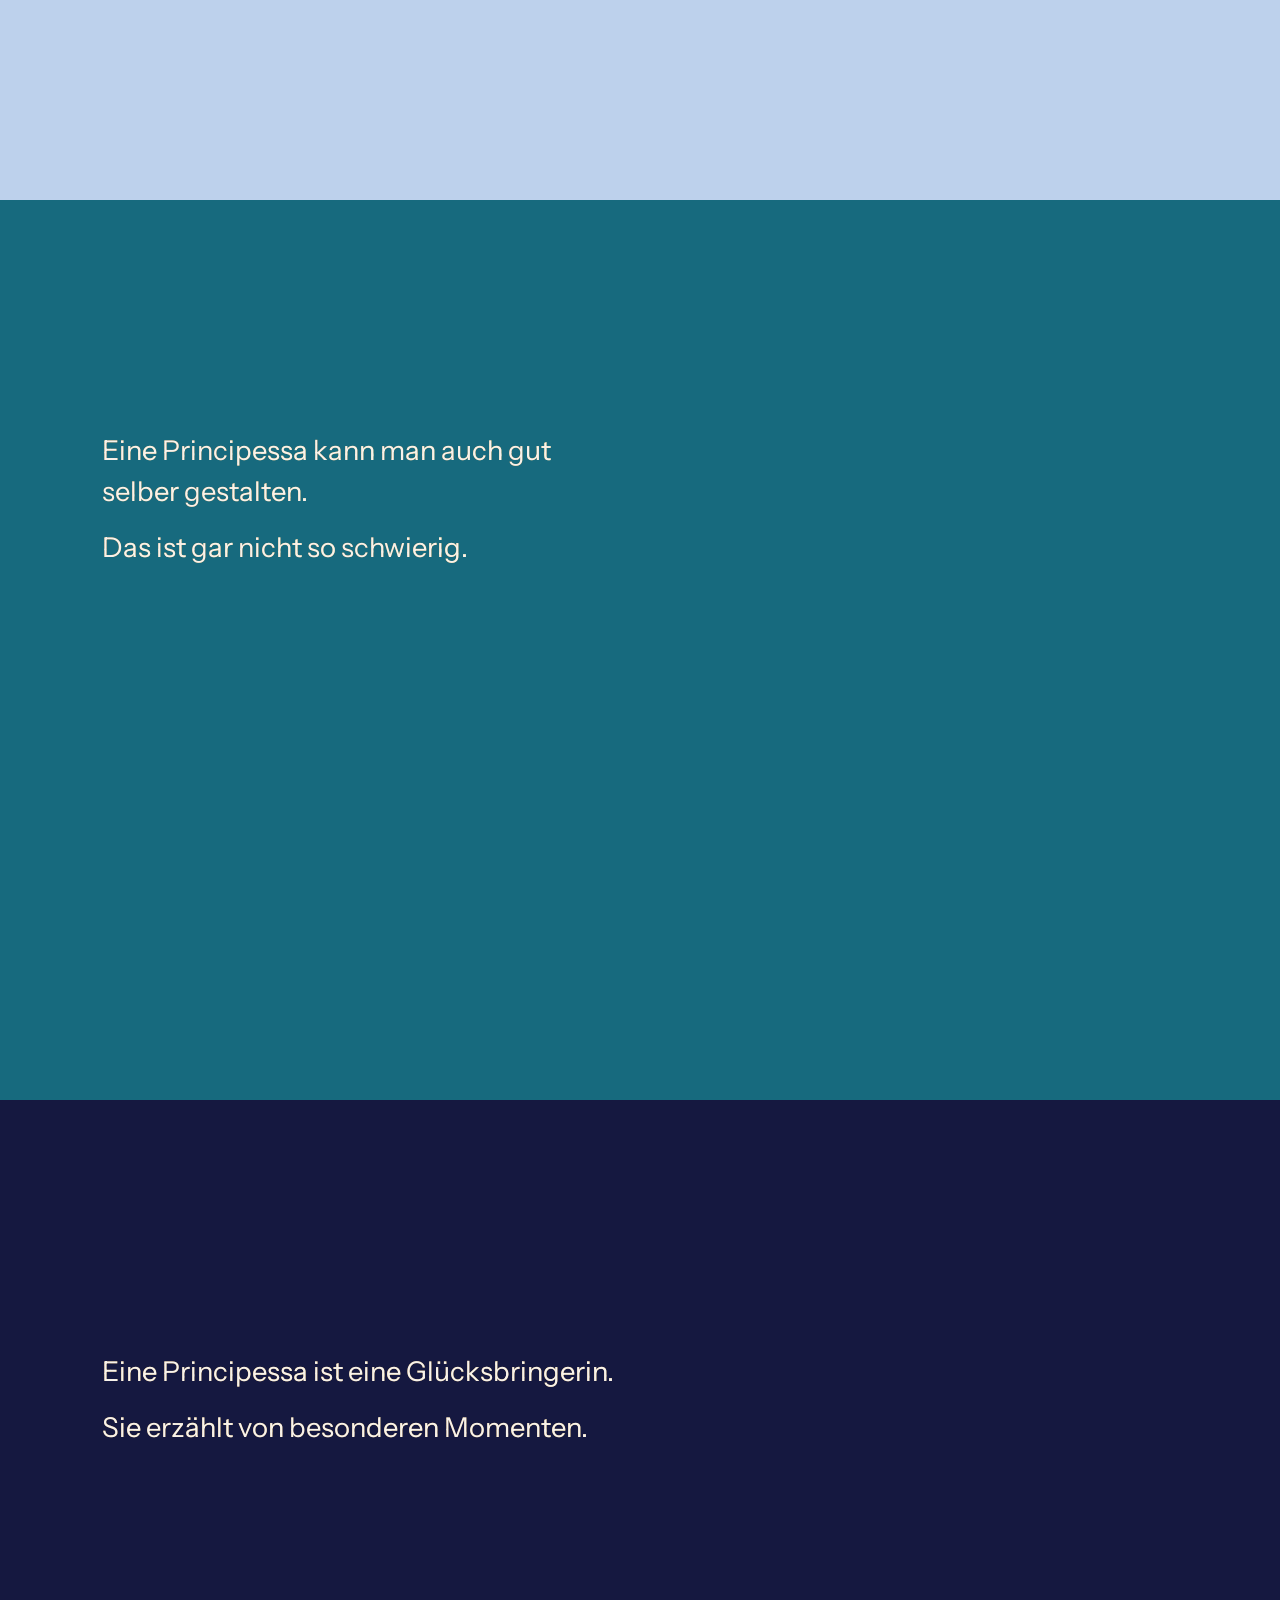
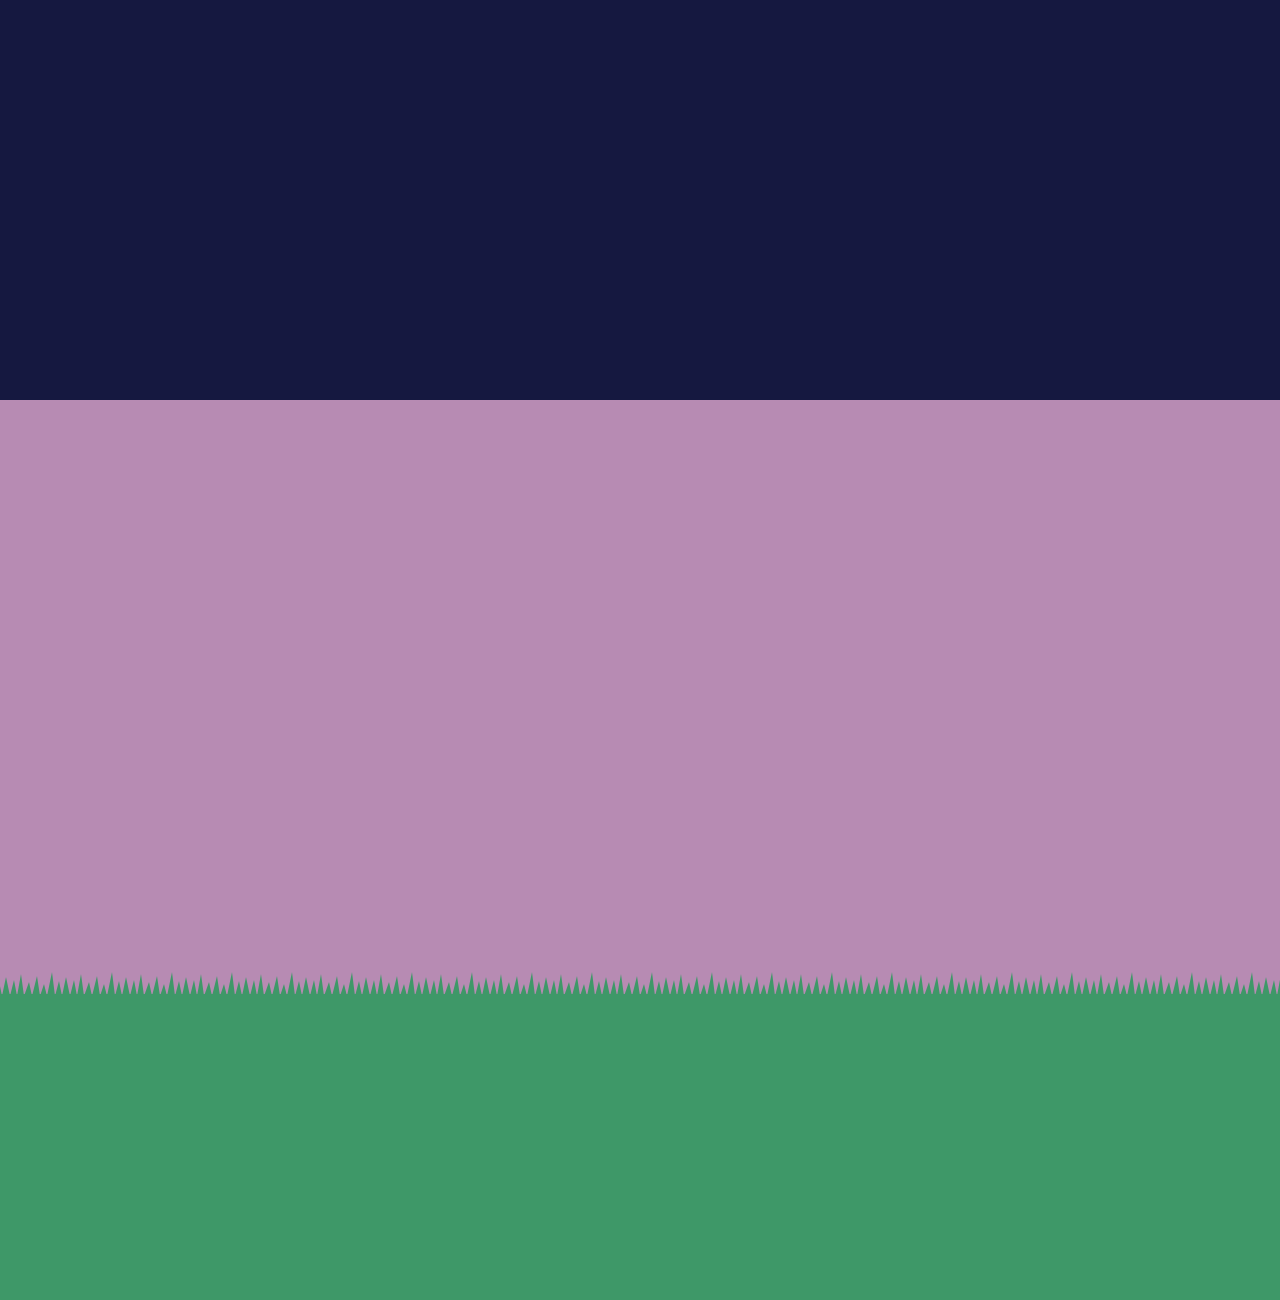
==== commit 7ff69203: "Titel erscheint nicht mehr beim Laden; Aufglitzern vor dem Ausblenden kräftiger - «Der Zauber des Au" ====
--- a/alpha/index.html
+++ b/alpha/index.html
@@ -9,8 +9,8 @@
 <link rel="preconnect" href="https://fonts.googleapis.com">
 <link rel="preconnect" href="https://fonts.gstatic.com" crossorigin>
 <link href="https://fonts.googleapis.com/css2?family=Cinzel+Decorative:wght@700;900&family=Fraunces:ital,opsz,wght,SOFT@0,9..144,300..700,100;1,9..144,300..700,100&family=Instrument+Sans:wght@400;500;600&display=swap" rel="stylesheet">
-<link rel="stylesheet" href="style.css?v=202611081420">
-<script type="importmap">{"imports":{"three":"../vendor/three.module.min.js","three/addons/":"../vendor/addons/","./js/figur.js":"./js/figur.js?v=202611081420","./js/rahmen.js":"./js/rahmen.js?v=202611081420","./js/zauber.js":"./js/zauber.js?v=202611081420","./js/bestellen.js":"./js/bestellen.js?v=202611081420","./js/hintergrund.js":"./js/hintergrund.js?v=202611081420"}}</script>
+<link rel="stylesheet" href="style.css?v=202611081440">
+<script type="importmap">{"imports":{"three":"../vendor/three.module.min.js","three/addons/":"../vendor/addons/","./js/figur.js":"./js/figur.js?v=202611081440","./js/rahmen.js":"./js/rahmen.js?v=202611081440","./js/zauber.js":"./js/zauber.js?v=202611081440","./js/bestellen.js":"./js/bestellen.js?v=202611081440","./js/hintergrund.js":"./js/hintergrund.js?v=202611081440"}}</script>
 </head>
 <body>
 <canvas id="staub" aria-hidden="true"></canvas>
@@ -75,7 +75,7 @@
                   <rect class="stapel" data-i="5" x="52" y="30" width="96" height="140" rx="5" fill="#0f474e" stroke="#c99a3c" stroke-width="1.5" transform="translate(4.2 -2.2) rotate(2.6 100 170)"/><rect class="stapel" data-i="4" x="52" y="30" width="96" height="140" rx="5" fill="#0f474e" stroke="#c99a3c" stroke-width="1.5" transform="translate(8.4 -4.4) rotate(5.2 100 170)"/><rect class="stapel" data-i="3" x="52" y="30" width="96" height="140" rx="5" fill="#0f474e" stroke="#c99a3c" stroke-width="1.5" transform="translate(12.6 -6.6) rotate(7.8 100 170)"/><rect class="stapel" data-i="2" x="52" y="30" width="96" height="140" rx="5" fill="#0f474e" stroke="#c99a3c" stroke-width="1.5" transform="translate(16.8 -8.8) rotate(10.4 100 170)"/><rect class="stapel" data-i="1" x="52" y="30" width="96" height="140" rx="5" fill="#0f474e" stroke="#c99a3c" stroke-width="1.5" transform="translate(21.0 -11.0) rotate(13.0 100 170)"/><rect class="stapel" data-i="0" x="52" y="30" width="96" height="140" rx="5" fill="#0f474e" stroke="#c99a3c" stroke-width="1.5" transform="translate(25.2 -13.2) rotate(15.6 100 170)"/>
                   <rect x="52" y="30" width="96" height="140" rx="5" fill="#13575f" stroke="#d4a429" stroke-width="2.5"/>
                   <rect x="59" y="37" width="82" height="126" rx="3" fill="none" stroke="#e6c76a" stroke-width="1" stroke-dasharray="2 3" opacity=".8"/><g class="glitzerdruck"><circle cx="76.8" cy="47.6" r="0.86" fill="#fff3c4" opacity="0.55"/><circle cx="57.7" cy="106.5" r="0.76" fill="#fff3c4" opacity="0.61"/><circle cx="103.2" cy="70.5" r="0.66" fill="#fff3c4" opacity="0.63"/><circle cx="139.0" cy="37.4" r="1.08" fill="#e6c76a" opacity="0.90"/><circle cx="73.0" cy="74.9" r="1.06" fill="#ffffff" opacity="0.98"/><circle cx="130.7" cy="83.2" r="1.26" fill="#e6c76a" opacity="0.84"/><circle cx="100.5" cy="57.5" r="0.93" fill="#fff3c4" opacity="0.97"/><circle cx="128.0" cy="158.4" r="1.26" fill="#fff3c4" opacity="0.95"/><circle cx="106.4" cy="150.5" r="1.26" fill="#ffffff" opacity="0.60"/><circle cx="93.3" cy="72.0" r="0.91" fill="#fff3c4" opacity="0.65"/><circle cx="127.5" cy="39.7" r="0.54" fill="#ffffff" opacity="1.00"/><circle cx="101.7" cy="119.5" r="1.13" fill="#fff3c4" opacity="1.00"/><circle cx="73.2" cy="88.5" r="0.68" fill="#ffffff" opacity="0.72"/><circle cx="72.2" cy="91.5" r="1.03" fill="#ffffff" opacity="0.78"/><circle cx="135.6" cy="47.3" r="0.56" fill="#fff3c4" opacity="0.64"/><circle cx="107.2" cy="147.8" r="0.61" fill="#fff3c4" opacity="0.65"/><circle cx="58.3" cy="81.1" r="0.57" fill="#e6c76a" opacity="0.87"/><circle cx="140.5" cy="36.4" r="0.76" fill="#fff3c4" opacity="0.89"/><circle cx="92.1" cy="158.5" r="1.06" fill="#fff3c4" opacity="0.65"/><circle cx="72.8" cy="92.6" r="0.62" fill="#e6c76a" opacity="0.80"/><circle cx="70.0" cy="109.6" r="0.83" fill="#e6c76a" opacity="0.58"/><circle cx="125.0" cy="81.9" r="0.76" fill="#fff3c4" opacity="0.72"/><circle cx="74.2" cy="155.0" r="0.60" fill="#fff3c4" opacity="0.53"/><circle cx="70.8" cy="123.3" r="0.63" fill="#fff3c4" opacity="0.77"/><circle cx="107.3" cy="76.4" r="0.53" fill="#ffffff" opacity="0.65"/><circle cx="143.7" cy="120.0" r="0.68" fill="#fff3c4" opacity="0.62"/><circle cx="92.1" cy="38.9" r="0.88" fill="#fff3c4" opacity="0.82"/><circle cx="93.6" cy="62.5" r="0.67" fill="#fff3c4" opacity="0.63"/><circle cx="77.3" cy="61.5" r="0.71" fill="#e6c76a" opacity="0.57"/><circle cx="60.5" cy="156.5" r="1.01" fill="#ffffff" opacity="0.70"/><circle cx="135.3" cy="120.3" r="1.21" fill="#ffffff" opacity="0.52"/><circle cx="90.1" cy="90.8" r="1.34" fill="#ffffff" opacity="0.95"/><circle cx="137.4" cy="78.4" r="1.09" fill="#ffffff" opacity="0.66"/><circle cx="93.0" cy="62.4" r="1.22" fill="#e6c76a" opacity="0.67"/><circle cx="90.5" cy="99.5" r="1.27" fill="#e6c76a" opacity="0.98"/><circle cx="114.8" cy="39.9" r="1.31" fill="#fff3c4" opacity="0.88"/><circle cx="79.7" cy="147.0" r="1.28" fill="#ffffff" opacity="0.82"/><circle cx="106.1" cy="132.5" r="1.33" fill="#fff3c4" opacity="0.90"/><circle cx="74.6" cy="54.7" r="1.05" fill="#e6c76a" opacity="0.56"/><circle cx="127.3" cy="137.4" r="1.29" fill="#ffffff" opacity="0.53"/><circle cx="139.7" cy="55.4" r="1.05" fill="#ffffff" opacity="0.89"/><circle cx="97.5" cy="103.5" r="0.52" fill="#fff3c4" opacity="0.85"/><circle cx="65.9" cy="108.0" r="0.73" fill="#fff3c4" opacity="0.52"/><circle cx="63.0" cy="150.0" r="1.31" fill="#e6c76a" opacity="0.92"/><circle cx="128.8" cy="45.2" r="0.99" fill="#e6c76a" opacity="0.60"/><circle cx="141.9" cy="85.3" r="1.18" fill="#e6c76a" opacity="0.55"/></g>
-                  <image href="../assets/principessa2-figur.png?v=202611081420" x="55" y="50" width="90" height="90"/>
+                  <image href="../assets/principessa2-figur.png?v=202611081440" x="55" y="50" width="90" height="90"/>
                   <path d="M132 44 l2 5 5 2 -5 2 -2 5 -2 -5 -5 -2 5 -2z M68 142 l1.5 4 4 1.5 -4 1.5 -1.5 4 -1.5 -4 -4 -1.5 4 -1.5z" fill="#e2b548"/>
                 </svg>
                 <span class="produkt-name">Karten</span>
@@ -97,7 +97,7 @@
                   <g class="tasche-koerper">
                     <path d="M64 74 C64 22 96 22 96 74 M104 74 C104 22 136 22 136 74" fill="none" stroke="#2c2766" stroke-width="7" stroke-linecap="round"/>
                     <path d="M44 72 H156 L163 184 H37 Z" fill="#1e1a4c" stroke="#2c2766" stroke-width="1.5" stroke-linejoin="round"/>
-                    <image href="../assets/principessa3-schwanz.png?v=202611081420" x="55" y="80" width="90" height="90"/><image href="../assets/principessa3-rumpf.png?v=202611081420" x="55" y="80" width="90" height="90"/><image href="../assets/principessa3-kopf.png?v=202611081420" x="55" y="80" width="90" height="90"/><image href="../assets/principessa3-krone.png?v=202611081420" x="55" y="80" width="90" height="90"/>
+                    <image href="../assets/principessa3-schwanz.png?v=202611081440" x="55" y="80" width="90" height="90"/><image href="../assets/principessa3-rumpf.png?v=202611081440" x="55" y="80" width="90" height="90"/><image href="../assets/principessa3-kopf.png?v=202611081440" x="55" y="80" width="90" height="90"/><image href="../assets/principessa3-krone.png?v=202611081440" x="55" y="80" width="90" height="90"/>
                   </g>
                 </svg>
                 <span class="produkt-name">Tasche</span>
@@ -122,8 +122,8 @@
                   <path class="shirt-stoff" d="M62 34 L84 26 Q100 40 116 26 L138 34 L172 62 L152 84 L140 74 V180 H60 V74 L48 84 L28 62 Z" fill="#f2c4d2" stroke="rgba(0,0,0,.14)" stroke-width="1.5" stroke-linejoin="round"/>
                   <path d="M84 26 Q100 40 116 26" fill="none" stroke="rgba(0,0,0,.14)" stroke-width="3"/>
                   <g class="motiv" data-motiv="Sonne"><image data-principessa="1" x="64" y="60" width="72" height="72"/></g>
-                  <g class="motiv" data-motiv="Tupfen" style="display:none"><image href="../assets/principessa2-figur.png?v=202611081420" x="64" y="60" width="72" height="72"/></g>
-                  <g class="motiv" data-motiv="Meerjungfrau" style="display:none"><image href="../assets/principessa3-schwanz.png?v=202611081420" x="64" y="60" width="72" height="72"/><image href="../assets/principessa3-rumpf.png?v=202611081420" x="64" y="60" width="72" height="72"/><image href="../assets/principessa3-kopf.png?v=202611081420" x="64" y="60" width="72" height="72"/><image href="../assets/principessa3-krone.png?v=202611081420" x="64" y="60" width="72" height="72"/></g>
+                  <g class="motiv" data-motiv="Tupfen" style="display:none"><image href="../assets/principessa2-figur.png?v=202611081440" x="64" y="60" width="72" height="72"/></g>
+                  <g class="motiv" data-motiv="Meerjungfrau" style="display:none"><image href="../assets/principessa3-schwanz.png?v=202611081440" x="64" y="60" width="72" height="72"/><image href="../assets/principessa3-rumpf.png?v=202611081440" x="64" y="60" width="72" height="72"/><image href="../assets/principessa3-kopf.png?v=202611081440" x="64" y="60" width="72" height="72"/><image href="../assets/principessa3-krone.png?v=202611081440" x="64" y="60" width="72" height="72"/></g>
                 </svg>
                 <span class="produkt-name">Shirt</span>
                 <span class="produkt-text">Weiches Baumwollshirt</span>
@@ -140,8 +140,8 @@
                 </div>
                 <div class="option motive" role="radiogroup" aria-label="Motiv"><span class="option-titel">Motiv</span>
                   <label class="motivwahl" title="Sonne und Kuppeln"><input type="radio" name="shirt-motiv" value="Sonne" checked><svg viewBox="0 0 60 60" aria-hidden="true"><image data-principessa="1" x="2" y="2" width="56" height="56"/></svg><em>Sonne</em></label>
-                  <label class="motivwahl" title="Tupfenkleid"><input type="radio" name="shirt-motiv" value="Tupfen"><svg viewBox="0 0 60 60" aria-hidden="true"><image href="../assets/principessa2-figur.png?v=202611081420" x="2" y="2" width="56" height="56"/></svg><em>Tupfen</em></label>
-                  <label class="motivwahl" title="Meerjungfrau"><input type="radio" name="shirt-motiv" value="Meerjungfrau"><svg viewBox="0 0 60 60" aria-hidden="true"><image href="../assets/principessa3-schwanz.png?v=202611081420" x="2" y="2" width="56" height="56"/><image href="../assets/principessa3-rumpf.png?v=202611081420" x="2" y="2" width="56" height="56"/><image href="../assets/principessa3-kopf.png?v=202611081420" x="2" y="2" width="56" height="56"/><image href="../assets/principessa3-krone.png?v=202611081420" x="2" y="2" width="56" height="56"/></svg><em>Meerjungfrau</em></label>
+                  <label class="motivwahl" title="Tupfenkleid"><input type="radio" name="shirt-motiv" value="Tupfen"><svg viewBox="0 0 60 60" aria-hidden="true"><image href="../assets/principessa2-figur.png?v=202611081440" x="2" y="2" width="56" height="56"/></svg><em>Tupfen</em></label>
+                  <label class="motivwahl" title="Meerjungfrau"><input type="radio" name="shirt-motiv" value="Meerjungfrau"><svg viewBox="0 0 60 60" aria-hidden="true"><image href="../assets/principessa3-schwanz.png?v=202611081440" x="2" y="2" width="56" height="56"/><image href="../assets/principessa3-rumpf.png?v=202611081440" x="2" y="2" width="56" height="56"/><image href="../assets/principessa3-kopf.png?v=202611081440" x="2" y="2" width="56" height="56"/><image href="../assets/principessa3-krone.png?v=202611081440" x="2" y="2" width="56" height="56"/></svg><em>Meerjungfrau</em></label>
                 </div>
               </div>
             </section>
@@ -165,6 +165,6 @@
   </section>
 </main>
 
-<script type="module" src="js/main.js?v=202611081420"></script>
+<script type="module" src="js/main.js?v=202611081440"></script>
 </body>
 </html>
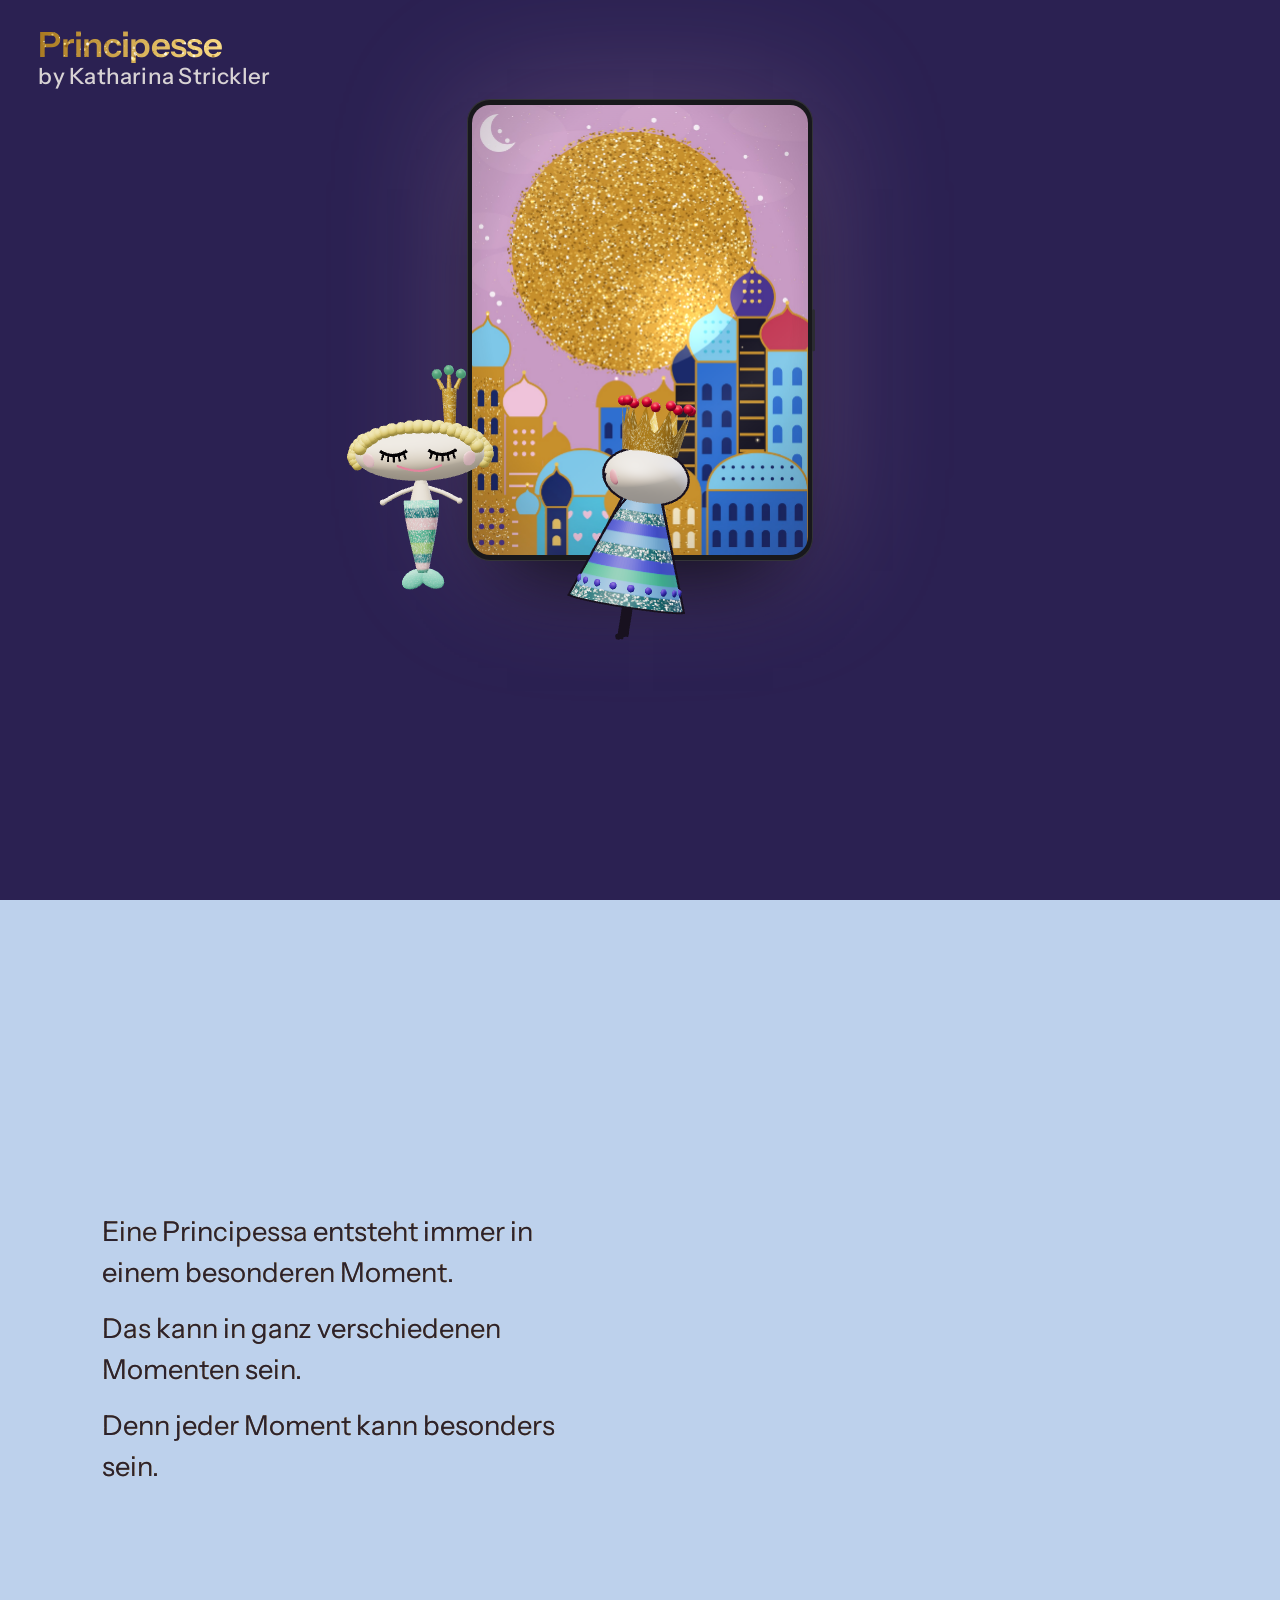
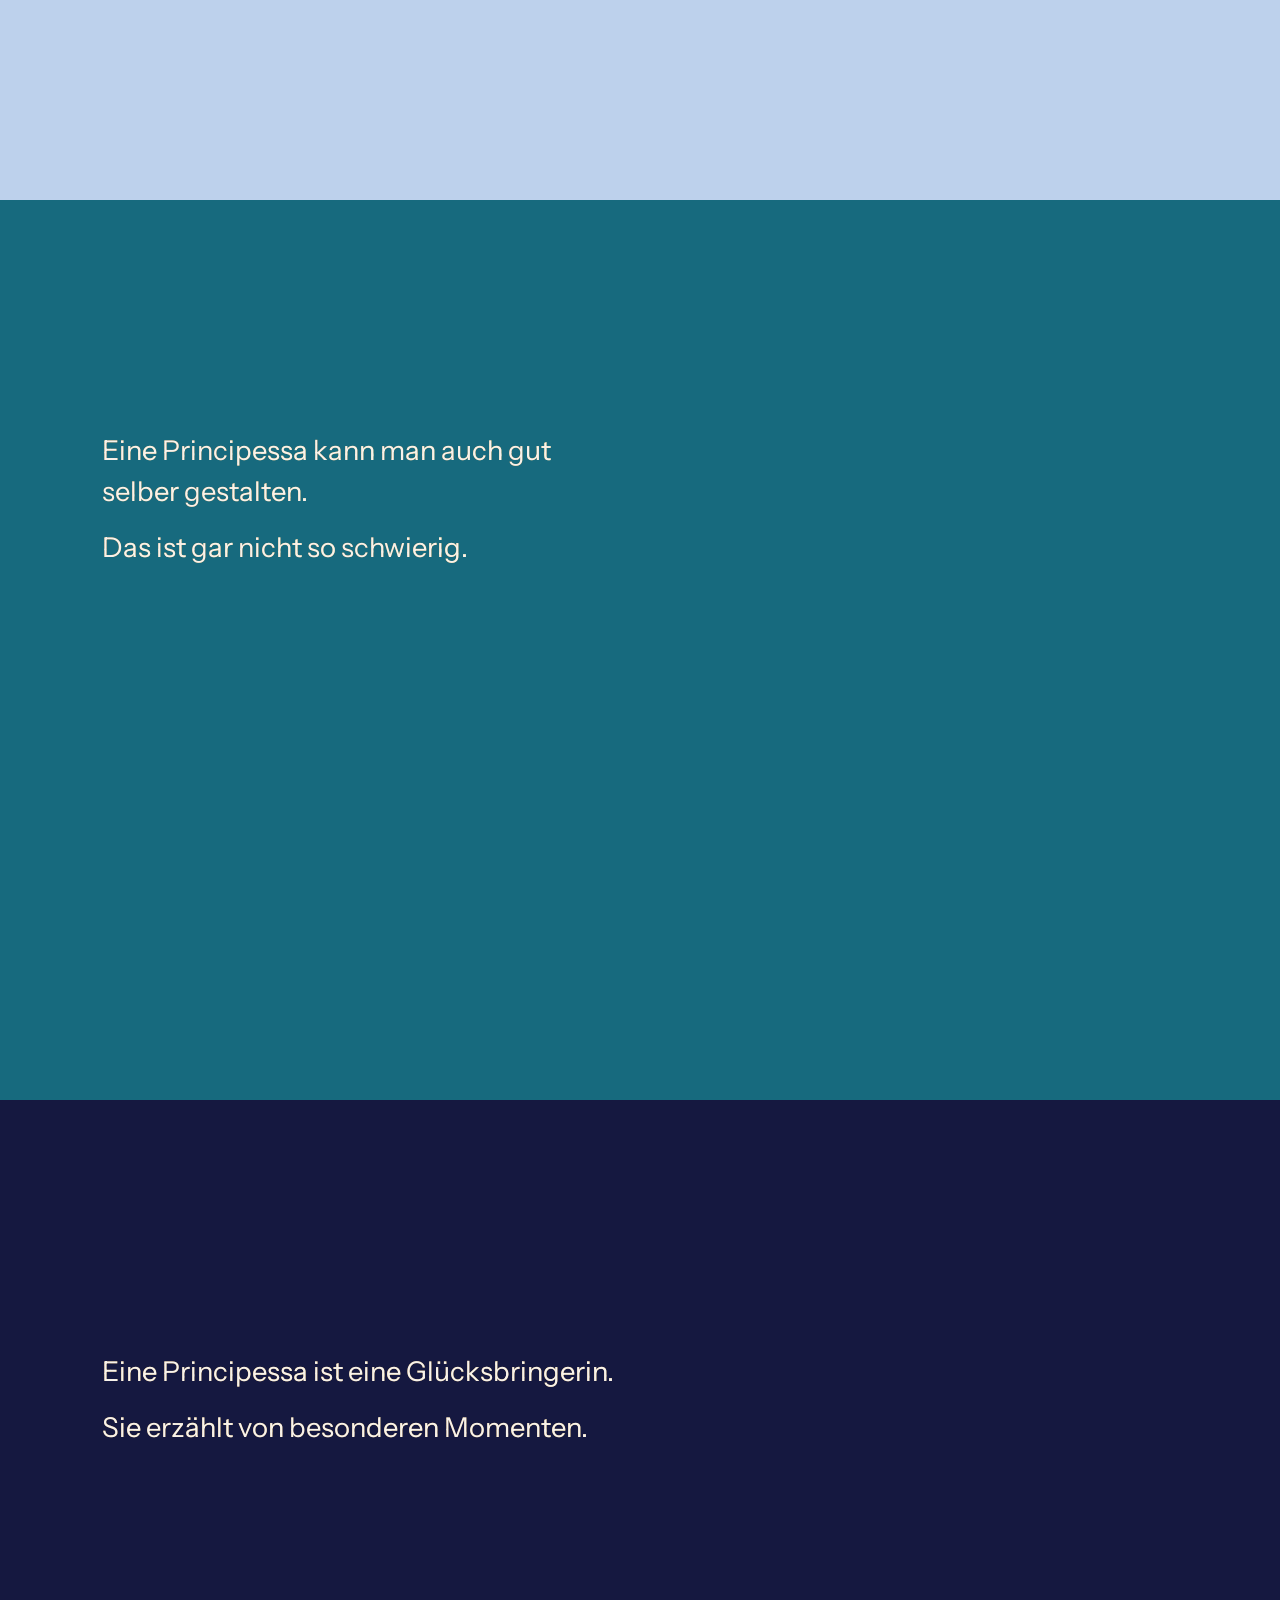
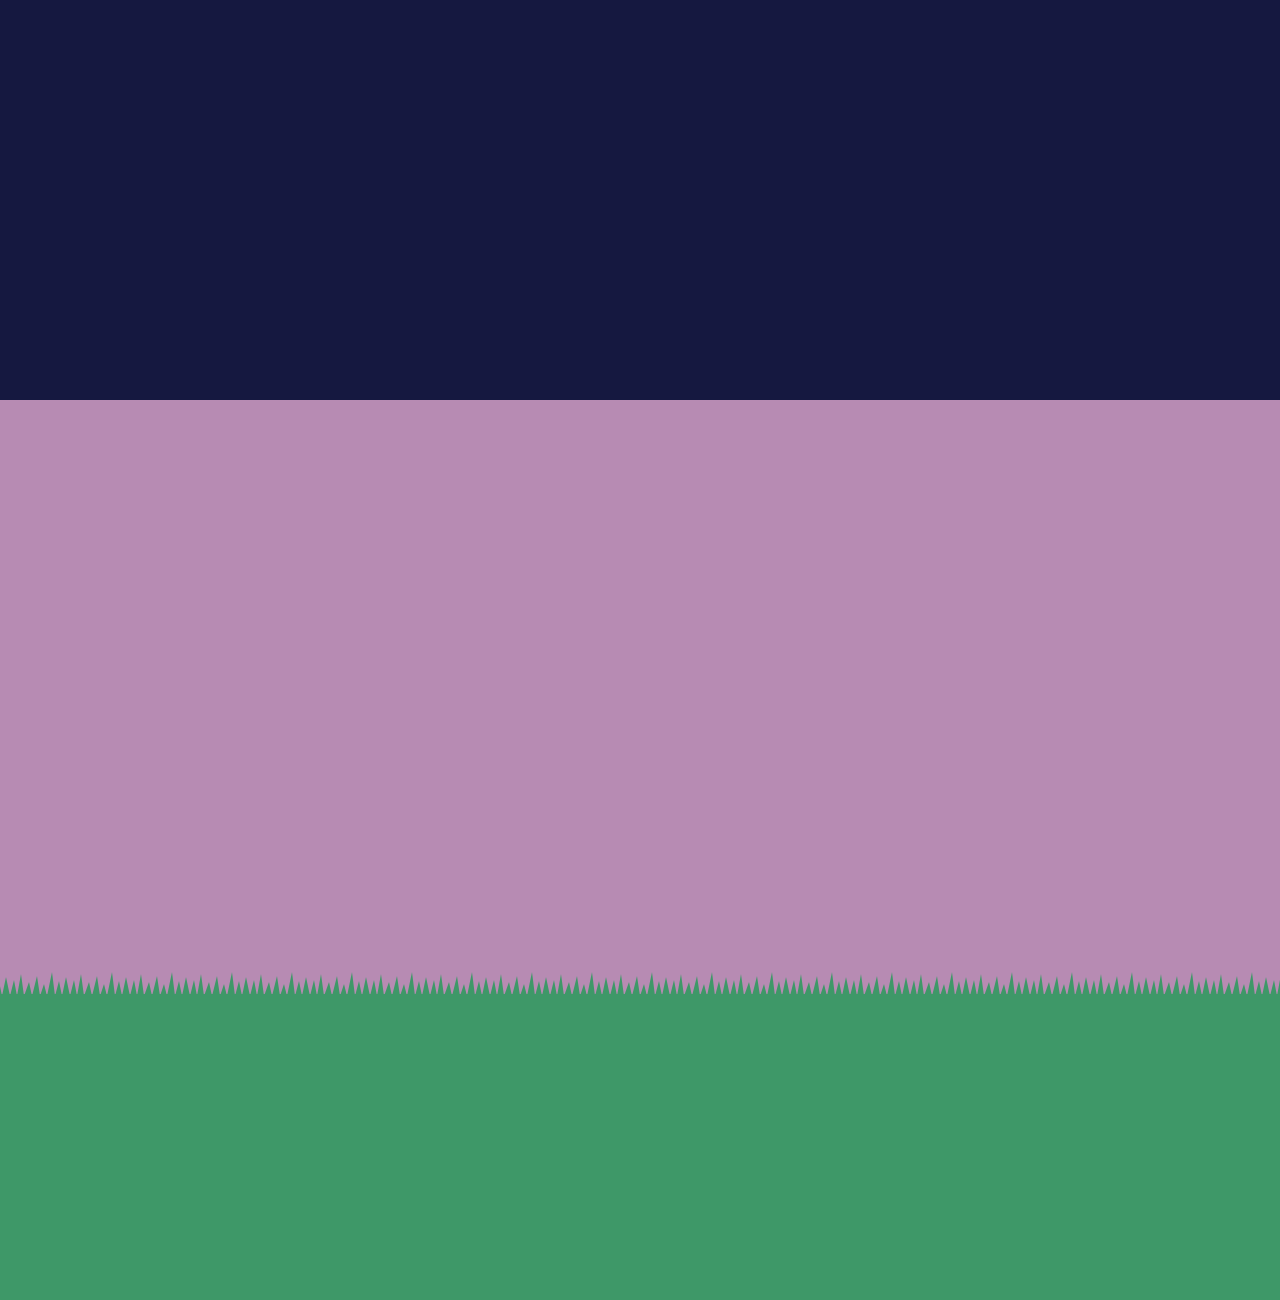
==== commit af369175: "Neuer Bestellsatz; Tasche mit Farb- und Motivwahl Bestellsatz: «Wer eine Principessa möchte, die bei" ====
--- a/alpha/index.html
+++ b/alpha/index.html
@@ -9,8 +9,8 @@
 <link rel="preconnect" href="https://fonts.googleapis.com">
 <link rel="preconnect" href="https://fonts.gstatic.com" crossorigin>
 <link href="https://fonts.googleapis.com/css2?family=Cinzel+Decorative:wght@700;900&family=Fraunces:ital,opsz,wght,SOFT@0,9..144,300..700,100;1,9..144,300..700,100&family=Instrument+Sans:wght@400;500;600&display=swap" rel="stylesheet">
-<link rel="stylesheet" href="style.css?v=202611081440">
-<script type="importmap">{"imports":{"three":"../vendor/three.module.min.js","three/addons/":"../vendor/addons/","./js/figur.js":"./js/figur.js?v=202611081440","./js/rahmen.js":"./js/rahmen.js?v=202611081440","./js/zauber.js":"./js/zauber.js?v=202611081440","./js/bestellen.js":"./js/bestellen.js?v=202611081440","./js/hintergrund.js":"./js/hintergrund.js?v=202611081440"}}</script>
+<link rel="stylesheet" href="style.css?v=202611081530">
+<script type="importmap">{"imports":{"three":"../vendor/three.module.min.js","three/addons/":"../vendor/addons/","./js/figur.js":"./js/figur.js?v=202611081530","./js/rahmen.js":"./js/rahmen.js?v=202611081530","./js/zauber.js":"./js/zauber.js?v=202611081530","./js/bestellen.js":"./js/bestellen.js?v=202611081530","./js/hintergrund.js":"./js/hintergrund.js?v=202611081530"}}</script>
 </head>
 <body>
 <canvas id="staub" aria-hidden="true"></canvas>
@@ -75,7 +75,7 @@
                   <rect class="stapel" data-i="5" x="52" y="30" width="96" height="140" rx="5" fill="#0f474e" stroke="#c99a3c" stroke-width="1.5" transform="translate(4.2 -2.2) rotate(2.6 100 170)"/><rect class="stapel" data-i="4" x="52" y="30" width="96" height="140" rx="5" fill="#0f474e" stroke="#c99a3c" stroke-width="1.5" transform="translate(8.4 -4.4) rotate(5.2 100 170)"/><rect class="stapel" data-i="3" x="52" y="30" width="96" height="140" rx="5" fill="#0f474e" stroke="#c99a3c" stroke-width="1.5" transform="translate(12.6 -6.6) rotate(7.8 100 170)"/><rect class="stapel" data-i="2" x="52" y="30" width="96" height="140" rx="5" fill="#0f474e" stroke="#c99a3c" stroke-width="1.5" transform="translate(16.8 -8.8) rotate(10.4 100 170)"/><rect class="stapel" data-i="1" x="52" y="30" width="96" height="140" rx="5" fill="#0f474e" stroke="#c99a3c" stroke-width="1.5" transform="translate(21.0 -11.0) rotate(13.0 100 170)"/><rect class="stapel" data-i="0" x="52" y="30" width="96" height="140" rx="5" fill="#0f474e" stroke="#c99a3c" stroke-width="1.5" transform="translate(25.2 -13.2) rotate(15.6 100 170)"/>
                   <rect x="52" y="30" width="96" height="140" rx="5" fill="#13575f" stroke="#d4a429" stroke-width="2.5"/>
                   <rect x="59" y="37" width="82" height="126" rx="3" fill="none" stroke="#e6c76a" stroke-width="1" stroke-dasharray="2 3" opacity=".8"/><g class="glitzerdruck"><circle cx="76.8" cy="47.6" r="0.86" fill="#fff3c4" opacity="0.55"/><circle cx="57.7" cy="106.5" r="0.76" fill="#fff3c4" opacity="0.61"/><circle cx="103.2" cy="70.5" r="0.66" fill="#fff3c4" opacity="0.63"/><circle cx="139.0" cy="37.4" r="1.08" fill="#e6c76a" opacity="0.90"/><circle cx="73.0" cy="74.9" r="1.06" fill="#ffffff" opacity="0.98"/><circle cx="130.7" cy="83.2" r="1.26" fill="#e6c76a" opacity="0.84"/><circle cx="100.5" cy="57.5" r="0.93" fill="#fff3c4" opacity="0.97"/><circle cx="128.0" cy="158.4" r="1.26" fill="#fff3c4" opacity="0.95"/><circle cx="106.4" cy="150.5" r="1.26" fill="#ffffff" opacity="0.60"/><circle cx="93.3" cy="72.0" r="0.91" fill="#fff3c4" opacity="0.65"/><circle cx="127.5" cy="39.7" r="0.54" fill="#ffffff" opacity="1.00"/><circle cx="101.7" cy="119.5" r="1.13" fill="#fff3c4" opacity="1.00"/><circle cx="73.2" cy="88.5" r="0.68" fill="#ffffff" opacity="0.72"/><circle cx="72.2" cy="91.5" r="1.03" fill="#ffffff" opacity="0.78"/><circle cx="135.6" cy="47.3" r="0.56" fill="#fff3c4" opacity="0.64"/><circle cx="107.2" cy="147.8" r="0.61" fill="#fff3c4" opacity="0.65"/><circle cx="58.3" cy="81.1" r="0.57" fill="#e6c76a" opacity="0.87"/><circle cx="140.5" cy="36.4" r="0.76" fill="#fff3c4" opacity="0.89"/><circle cx="92.1" cy="158.5" r="1.06" fill="#fff3c4" opacity="0.65"/><circle cx="72.8" cy="92.6" r="0.62" fill="#e6c76a" opacity="0.80"/><circle cx="70.0" cy="109.6" r="0.83" fill="#e6c76a" opacity="0.58"/><circle cx="125.0" cy="81.9" r="0.76" fill="#fff3c4" opacity="0.72"/><circle cx="74.2" cy="155.0" r="0.60" fill="#fff3c4" opacity="0.53"/><circle cx="70.8" cy="123.3" r="0.63" fill="#fff3c4" opacity="0.77"/><circle cx="107.3" cy="76.4" r="0.53" fill="#ffffff" opacity="0.65"/><circle cx="143.7" cy="120.0" r="0.68" fill="#fff3c4" opacity="0.62"/><circle cx="92.1" cy="38.9" r="0.88" fill="#fff3c4" opacity="0.82"/><circle cx="93.6" cy="62.5" r="0.67" fill="#fff3c4" opacity="0.63"/><circle cx="77.3" cy="61.5" r="0.71" fill="#e6c76a" opacity="0.57"/><circle cx="60.5" cy="156.5" r="1.01" fill="#ffffff" opacity="0.70"/><circle cx="135.3" cy="120.3" r="1.21" fill="#ffffff" opacity="0.52"/><circle cx="90.1" cy="90.8" r="1.34" fill="#ffffff" opacity="0.95"/><circle cx="137.4" cy="78.4" r="1.09" fill="#ffffff" opacity="0.66"/><circle cx="93.0" cy="62.4" r="1.22" fill="#e6c76a" opacity="0.67"/><circle cx="90.5" cy="99.5" r="1.27" fill="#e6c76a" opacity="0.98"/><circle cx="114.8" cy="39.9" r="1.31" fill="#fff3c4" opacity="0.88"/><circle cx="79.7" cy="147.0" r="1.28" fill="#ffffff" opacity="0.82"/><circle cx="106.1" cy="132.5" r="1.33" fill="#fff3c4" opacity="0.90"/><circle cx="74.6" cy="54.7" r="1.05" fill="#e6c76a" opacity="0.56"/><circle cx="127.3" cy="137.4" r="1.29" fill="#ffffff" opacity="0.53"/><circle cx="139.7" cy="55.4" r="1.05" fill="#ffffff" opacity="0.89"/><circle cx="97.5" cy="103.5" r="0.52" fill="#fff3c4" opacity="0.85"/><circle cx="65.9" cy="108.0" r="0.73" fill="#fff3c4" opacity="0.52"/><circle cx="63.0" cy="150.0" r="1.31" fill="#e6c76a" opacity="0.92"/><circle cx="128.8" cy="45.2" r="0.99" fill="#e6c76a" opacity="0.60"/><circle cx="141.9" cy="85.3" r="1.18" fill="#e6c76a" opacity="0.55"/></g>
-                  <image href="../assets/principessa2-figur.png?v=202611081440" x="55" y="50" width="90" height="90"/>
+                  <image href="../assets/principessa2-figur.png?v=202611081530" x="55" y="50" width="90" height="90"/>
                   <path d="M132 44 l2 5 5 2 -5 2 -2 5 -2 -5 -5 -2 5 -2z M68 142 l1.5 4 4 1.5 -4 1.5 -1.5 4 -1.5 -4 -4 -1.5 4 -1.5z" fill="#e2b548"/>
                 </svg>
                 <span class="produkt-name">Karten</span>
@@ -97,7 +97,7 @@
                   <g class="tasche-koerper">
                     <path d="M64 74 C64 22 96 22 96 74 M104 74 C104 22 136 22 136 74" fill="none" stroke="#2c2766" stroke-width="7" stroke-linecap="round"/>
                     <path d="M44 72 H156 L163 184 H37 Z" fill="#1e1a4c" stroke="#2c2766" stroke-width="1.5" stroke-linejoin="round"/>
-                    <image href="../assets/principessa3-schwanz.png?v=202611081440" x="55" y="80" width="90" height="90"/><image href="../assets/principessa3-rumpf.png?v=202611081440" x="55" y="80" width="90" height="90"/><image href="../assets/principessa3-kopf.png?v=202611081440" x="55" y="80" width="90" height="90"/><image href="../assets/principessa3-krone.png?v=202611081440" x="55" y="80" width="90" height="90"/>
+                    <image href="../assets/principessa3-schwanz.png?v=202611081530" x="55" y="80" width="90" height="90"/><image href="../assets/principessa3-rumpf.png?v=202611081530" x="55" y="80" width="90" height="90"/><image href="../assets/principessa3-kopf.png?v=202611081530" x="55" y="80" width="90" height="90"/><image href="../assets/principessa3-krone.png?v=202611081530" x="55" y="80" width="90" height="90"/>
                   </g>
                 </svg>
                 <span class="produkt-name">Tasche</span>
@@ -122,8 +122,8 @@
                   <path class="shirt-stoff" d="M62 34 L84 26 Q100 40 116 26 L138 34 L172 62 L152 84 L140 74 V180 H60 V74 L48 84 L28 62 Z" fill="#f2c4d2" stroke="rgba(0,0,0,.14)" stroke-width="1.5" stroke-linejoin="round"/>
                   <path d="M84 26 Q100 40 116 26" fill="none" stroke="rgba(0,0,0,.14)" stroke-width="3"/>
                   <g class="motiv" data-motiv="Sonne"><image data-principessa="1" x="64" y="60" width="72" height="72"/></g>
-                  <g class="motiv" data-motiv="Tupfen" style="display:none"><image href="../assets/principessa2-figur.png?v=202611081440" x="64" y="60" width="72" height="72"/></g>
-                  <g class="motiv" data-motiv="Meerjungfrau" style="display:none"><image href="../assets/principessa3-schwanz.png?v=202611081440" x="64" y="60" width="72" height="72"/><image href="../assets/principessa3-rumpf.png?v=202611081440" x="64" y="60" width="72" height="72"/><image href="../assets/principessa3-kopf.png?v=202611081440" x="64" y="60" width="72" height="72"/><image href="../assets/principessa3-krone.png?v=202611081440" x="64" y="60" width="72" height="72"/></g>
+                  <g class="motiv" data-motiv="Tupfen" style="display:none"><image href="../assets/principessa2-figur.png?v=202611081530" x="64" y="60" width="72" height="72"/></g>
+                  <g class="motiv" data-motiv="Meerjungfrau" style="display:none"><image href="../assets/principessa3-schwanz.png?v=202611081530" x="64" y="60" width="72" height="72"/><image href="../assets/principessa3-rumpf.png?v=202611081530" x="64" y="60" width="72" height="72"/><image href="../assets/principessa3-kopf.png?v=202611081530" x="64" y="60" width="72" height="72"/><image href="../assets/principessa3-krone.png?v=202611081530" x="64" y="60" width="72" height="72"/></g>
                 </svg>
                 <span class="produkt-name">Shirt</span>
                 <span class="produkt-text">Weiches Baumwollshirt</span>
@@ -140,8 +140,8 @@
                 </div>
                 <div class="option motive" role="radiogroup" aria-label="Motiv"><span class="option-titel">Motiv</span>
                   <label class="motivwahl" title="Sonne und Kuppeln"><input type="radio" name="shirt-motiv" value="Sonne" checked><svg viewBox="0 0 60 60" aria-hidden="true"><image data-principessa="1" x="2" y="2" width="56" height="56"/></svg><em>Sonne</em></label>
-                  <label class="motivwahl" title="Tupfenkleid"><input type="radio" name="shirt-motiv" value="Tupfen"><svg viewBox="0 0 60 60" aria-hidden="true"><image href="../assets/principessa2-figur.png?v=202611081440" x="2" y="2" width="56" height="56"/></svg><em>Tupfen</em></label>
-                  <label class="motivwahl" title="Meerjungfrau"><input type="radio" name="shirt-motiv" value="Meerjungfrau"><svg viewBox="0 0 60 60" aria-hidden="true"><image href="../assets/principessa3-schwanz.png?v=202611081440" x="2" y="2" width="56" height="56"/><image href="../assets/principessa3-rumpf.png?v=202611081440" x="2" y="2" width="56" height="56"/><image href="../assets/principessa3-kopf.png?v=202611081440" x="2" y="2" width="56" height="56"/><image href="../assets/principessa3-krone.png?v=202611081440" x="2" y="2" width="56" height="56"/></svg><em>Meerjungfrau</em></label>
+                  <label class="motivwahl" title="Tupfenkleid"><input type="radio" name="shirt-motiv" value="Tupfen"><svg viewBox="0 0 60 60" aria-hidden="true"><image href="../assets/principessa2-figur.png?v=202611081530" x="2" y="2" width="56" height="56"/></svg><em>Tupfen</em></label>
+                  <label class="motivwahl" title="Meerjungfrau"><input type="radio" name="shirt-motiv" value="Meerjungfrau"><svg viewBox="0 0 60 60" aria-hidden="true"><image href="../assets/principessa3-schwanz.png?v=202611081530" x="2" y="2" width="56" height="56"/><image href="../assets/principessa3-rumpf.png?v=202611081530" x="2" y="2" width="56" height="56"/><image href="../assets/principessa3-kopf.png?v=202611081530" x="2" y="2" width="56" height="56"/><image href="../assets/principessa3-krone.png?v=202611081530" x="2" y="2" width="56" height="56"/></svg><em>Meerjungfrau</em></label>
                 </div>
               </div>
             </section>
@@ -165,6 +165,6 @@
   </section>
 </main>
 
-<script type="module" src="js/main.js?v=202611081440"></script>
+<script type="module" src="js/main.js?v=202611081530"></script>
 </body>
 </html>
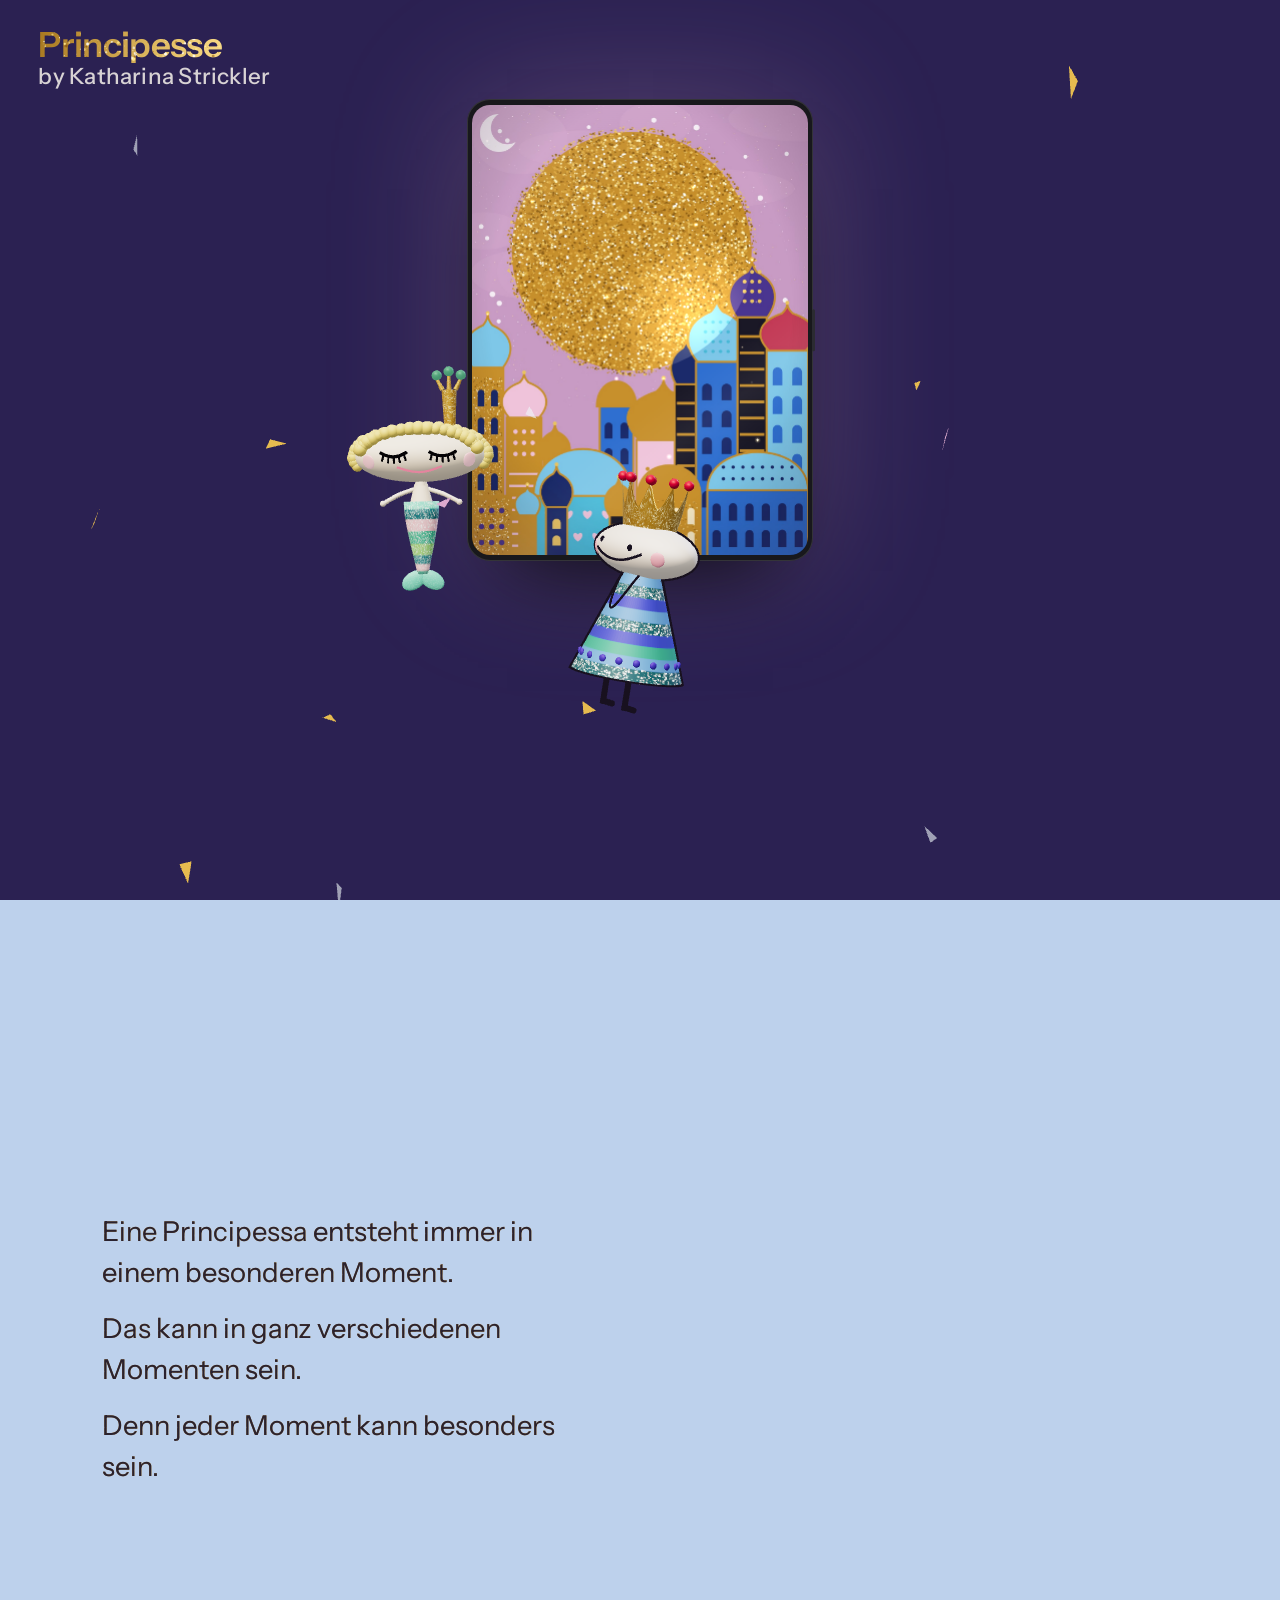
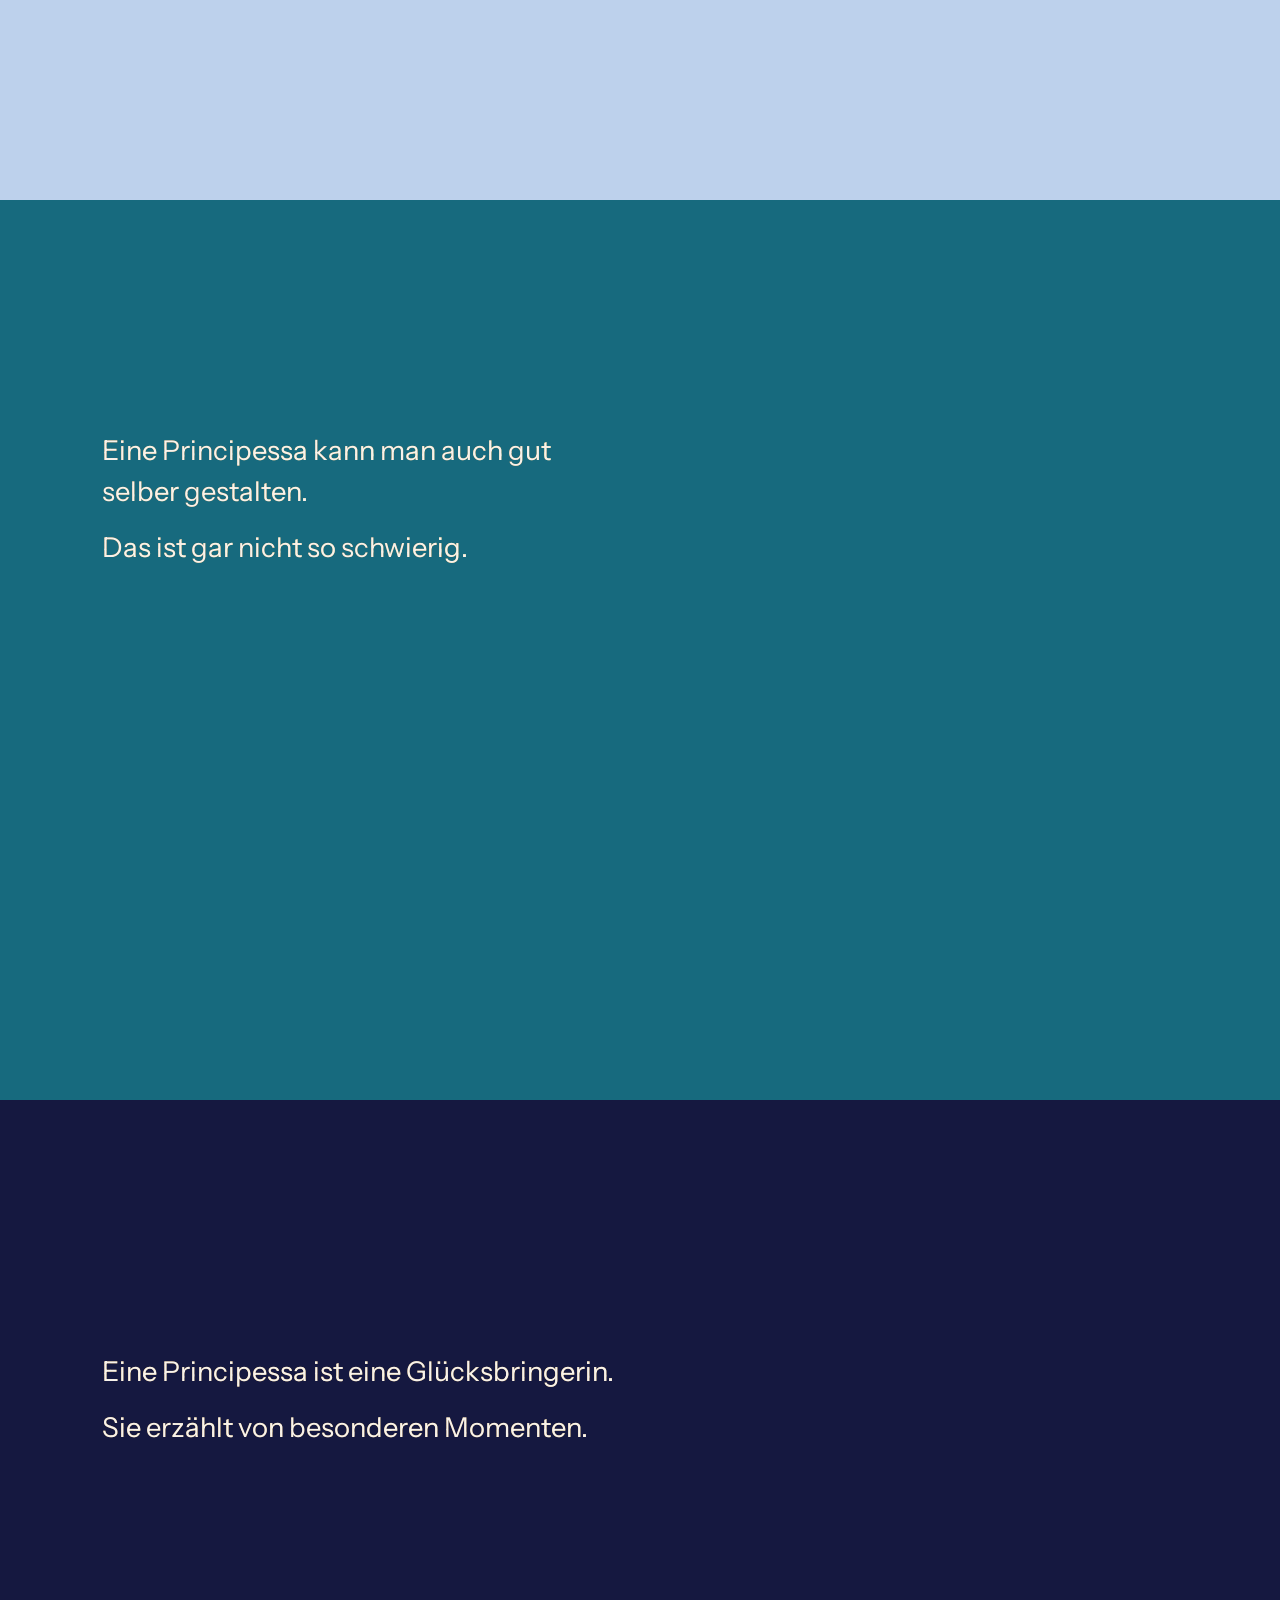
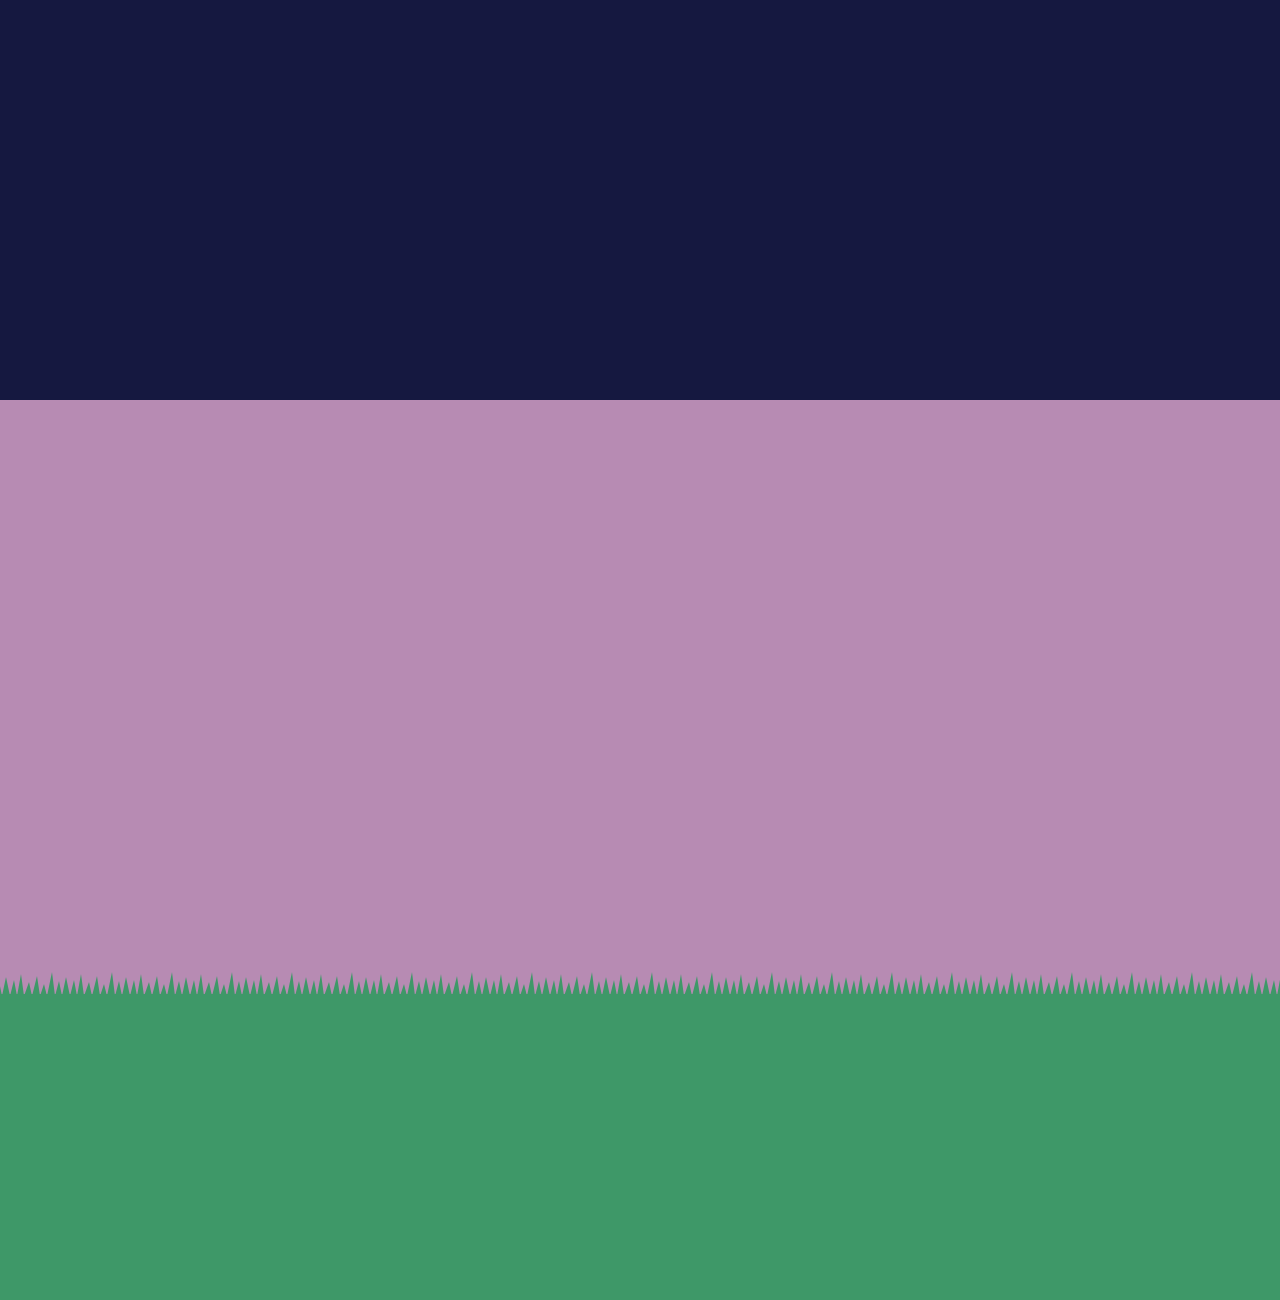
==== commit 5f884f13: "Auftakt: Seitenhintergrund hellt sich leicht auf, wenn es im Film Tag wird Co-Authored-By: Claude Op" ====
--- a/alpha/index.html
+++ b/alpha/index.html
@@ -9,8 +9,8 @@
 <link rel="preconnect" href="https://fonts.googleapis.com">
 <link rel="preconnect" href="https://fonts.gstatic.com" crossorigin>
 <link href="https://fonts.googleapis.com/css2?family=Cinzel+Decorative:wght@700;900&family=Fraunces:ital,opsz,wght,SOFT@0,9..144,300..700,100;1,9..144,300..700,100&family=Instrument+Sans:wght@400;500;600&display=swap" rel="stylesheet">
-<link rel="stylesheet" href="style.css?v=202611081530">
-<script type="importmap">{"imports":{"three":"../vendor/three.module.min.js","three/addons/":"../vendor/addons/","./js/figur.js":"./js/figur.js?v=202611081530","./js/rahmen.js":"./js/rahmen.js?v=202611081530","./js/zauber.js":"./js/zauber.js?v=202611081530","./js/bestellen.js":"./js/bestellen.js?v=202611081530","./js/hintergrund.js":"./js/hintergrund.js?v=202611081530"}}</script>
+<link rel="stylesheet" href="style.css?v=202611081535">
+<script type="importmap">{"imports":{"three":"../vendor/three.module.min.js","three/addons/":"../vendor/addons/","./js/figur.js":"./js/figur.js?v=202611081535","./js/rahmen.js":"./js/rahmen.js?v=202611081535","./js/zauber.js":"./js/zauber.js?v=202611081535","./js/bestellen.js":"./js/bestellen.js?v=202611081535","./js/hintergrund.js":"./js/hintergrund.js?v=202611081535"}}</script>
 </head>
 <body>
 <canvas id="staub" aria-hidden="true"></canvas>
@@ -75,7 +75,7 @@
                   <rect class="stapel" data-i="5" x="52" y="30" width="96" height="140" rx="5" fill="#0f474e" stroke="#c99a3c" stroke-width="1.5" transform="translate(4.2 -2.2) rotate(2.6 100 170)"/><rect class="stapel" data-i="4" x="52" y="30" width="96" height="140" rx="5" fill="#0f474e" stroke="#c99a3c" stroke-width="1.5" transform="translate(8.4 -4.4) rotate(5.2 100 170)"/><rect class="stapel" data-i="3" x="52" y="30" width="96" height="140" rx="5" fill="#0f474e" stroke="#c99a3c" stroke-width="1.5" transform="translate(12.6 -6.6) rotate(7.8 100 170)"/><rect class="stapel" data-i="2" x="52" y="30" width="96" height="140" rx="5" fill="#0f474e" stroke="#c99a3c" stroke-width="1.5" transform="translate(16.8 -8.8) rotate(10.4 100 170)"/><rect class="stapel" data-i="1" x="52" y="30" width="96" height="140" rx="5" fill="#0f474e" stroke="#c99a3c" stroke-width="1.5" transform="translate(21.0 -11.0) rotate(13.0 100 170)"/><rect class="stapel" data-i="0" x="52" y="30" width="96" height="140" rx="5" fill="#0f474e" stroke="#c99a3c" stroke-width="1.5" transform="translate(25.2 -13.2) rotate(15.6 100 170)"/>
                   <rect x="52" y="30" width="96" height="140" rx="5" fill="#13575f" stroke="#d4a429" stroke-width="2.5"/>
                   <rect x="59" y="37" width="82" height="126" rx="3" fill="none" stroke="#e6c76a" stroke-width="1" stroke-dasharray="2 3" opacity=".8"/><g class="glitzerdruck"><circle cx="76.8" cy="47.6" r="0.86" fill="#fff3c4" opacity="0.55"/><circle cx="57.7" cy="106.5" r="0.76" fill="#fff3c4" opacity="0.61"/><circle cx="103.2" cy="70.5" r="0.66" fill="#fff3c4" opacity="0.63"/><circle cx="139.0" cy="37.4" r="1.08" fill="#e6c76a" opacity="0.90"/><circle cx="73.0" cy="74.9" r="1.06" fill="#ffffff" opacity="0.98"/><circle cx="130.7" cy="83.2" r="1.26" fill="#e6c76a" opacity="0.84"/><circle cx="100.5" cy="57.5" r="0.93" fill="#fff3c4" opacity="0.97"/><circle cx="128.0" cy="158.4" r="1.26" fill="#fff3c4" opacity="0.95"/><circle cx="106.4" cy="150.5" r="1.26" fill="#ffffff" opacity="0.60"/><circle cx="93.3" cy="72.0" r="0.91" fill="#fff3c4" opacity="0.65"/><circle cx="127.5" cy="39.7" r="0.54" fill="#ffffff" opacity="1.00"/><circle cx="101.7" cy="119.5" r="1.13" fill="#fff3c4" opacity="1.00"/><circle cx="73.2" cy="88.5" r="0.68" fill="#ffffff" opacity="0.72"/><circle cx="72.2" cy="91.5" r="1.03" fill="#ffffff" opacity="0.78"/><circle cx="135.6" cy="47.3" r="0.56" fill="#fff3c4" opacity="0.64"/><circle cx="107.2" cy="147.8" r="0.61" fill="#fff3c4" opacity="0.65"/><circle cx="58.3" cy="81.1" r="0.57" fill="#e6c76a" opacity="0.87"/><circle cx="140.5" cy="36.4" r="0.76" fill="#fff3c4" opacity="0.89"/><circle cx="92.1" cy="158.5" r="1.06" fill="#fff3c4" opacity="0.65"/><circle cx="72.8" cy="92.6" r="0.62" fill="#e6c76a" opacity="0.80"/><circle cx="70.0" cy="109.6" r="0.83" fill="#e6c76a" opacity="0.58"/><circle cx="125.0" cy="81.9" r="0.76" fill="#fff3c4" opacity="0.72"/><circle cx="74.2" cy="155.0" r="0.60" fill="#fff3c4" opacity="0.53"/><circle cx="70.8" cy="123.3" r="0.63" fill="#fff3c4" opacity="0.77"/><circle cx="107.3" cy="76.4" r="0.53" fill="#ffffff" opacity="0.65"/><circle cx="143.7" cy="120.0" r="0.68" fill="#fff3c4" opacity="0.62"/><circle cx="92.1" cy="38.9" r="0.88" fill="#fff3c4" opacity="0.82"/><circle cx="93.6" cy="62.5" r="0.67" fill="#fff3c4" opacity="0.63"/><circle cx="77.3" cy="61.5" r="0.71" fill="#e6c76a" opacity="0.57"/><circle cx="60.5" cy="156.5" r="1.01" fill="#ffffff" opacity="0.70"/><circle cx="135.3" cy="120.3" r="1.21" fill="#ffffff" opacity="0.52"/><circle cx="90.1" cy="90.8" r="1.34" fill="#ffffff" opacity="0.95"/><circle cx="137.4" cy="78.4" r="1.09" fill="#ffffff" opacity="0.66"/><circle cx="93.0" cy="62.4" r="1.22" fill="#e6c76a" opacity="0.67"/><circle cx="90.5" cy="99.5" r="1.27" fill="#e6c76a" opacity="0.98"/><circle cx="114.8" cy="39.9" r="1.31" fill="#fff3c4" opacity="0.88"/><circle cx="79.7" cy="147.0" r="1.28" fill="#ffffff" opacity="0.82"/><circle cx="106.1" cy="132.5" r="1.33" fill="#fff3c4" opacity="0.90"/><circle cx="74.6" cy="54.7" r="1.05" fill="#e6c76a" opacity="0.56"/><circle cx="127.3" cy="137.4" r="1.29" fill="#ffffff" opacity="0.53"/><circle cx="139.7" cy="55.4" r="1.05" fill="#ffffff" opacity="0.89"/><circle cx="97.5" cy="103.5" r="0.52" fill="#fff3c4" opacity="0.85"/><circle cx="65.9" cy="108.0" r="0.73" fill="#fff3c4" opacity="0.52"/><circle cx="63.0" cy="150.0" r="1.31" fill="#e6c76a" opacity="0.92"/><circle cx="128.8" cy="45.2" r="0.99" fill="#e6c76a" opacity="0.60"/><circle cx="141.9" cy="85.3" r="1.18" fill="#e6c76a" opacity="0.55"/></g>
-                  <image href="../assets/principessa2-figur.png?v=202611081530" x="55" y="50" width="90" height="90"/>
+                  <image href="../assets/principessa2-figur.png?v=202611081535" x="55" y="50" width="90" height="90"/>
                   <path d="M132 44 l2 5 5 2 -5 2 -2 5 -2 -5 -5 -2 5 -2z M68 142 l1.5 4 4 1.5 -4 1.5 -1.5 4 -1.5 -4 -4 -1.5 4 -1.5z" fill="#e2b548"/>
                 </svg>
                 <span class="produkt-name">Karten</span>
@@ -97,7 +97,7 @@
                   <g class="tasche-koerper">
                     <path d="M64 74 C64 22 96 22 96 74 M104 74 C104 22 136 22 136 74" fill="none" stroke="#2c2766" stroke-width="7" stroke-linecap="round"/>
                     <path d="M44 72 H156 L163 184 H37 Z" fill="#1e1a4c" stroke="#2c2766" stroke-width="1.5" stroke-linejoin="round"/>
-                    <image href="../assets/principessa3-schwanz.png?v=202611081530" x="55" y="80" width="90" height="90"/><image href="../assets/principessa3-rumpf.png?v=202611081530" x="55" y="80" width="90" height="90"/><image href="../assets/principessa3-kopf.png?v=202611081530" x="55" y="80" width="90" height="90"/><image href="../assets/principessa3-krone.png?v=202611081530" x="55" y="80" width="90" height="90"/>
+                    <image href="../assets/principessa3-schwanz.png?v=202611081535" x="55" y="80" width="90" height="90"/><image href="../assets/principessa3-rumpf.png?v=202611081535" x="55" y="80" width="90" height="90"/><image href="../assets/principessa3-kopf.png?v=202611081535" x="55" y="80" width="90" height="90"/><image href="../assets/principessa3-krone.png?v=202611081535" x="55" y="80" width="90" height="90"/>
                   </g>
                 </svg>
                 <span class="produkt-name">Tasche</span>
@@ -122,8 +122,8 @@
                   <path class="shirt-stoff" d="M62 34 L84 26 Q100 40 116 26 L138 34 L172 62 L152 84 L140 74 V180 H60 V74 L48 84 L28 62 Z" fill="#f2c4d2" stroke="rgba(0,0,0,.14)" stroke-width="1.5" stroke-linejoin="round"/>
                   <path d="M84 26 Q100 40 116 26" fill="none" stroke="rgba(0,0,0,.14)" stroke-width="3"/>
                   <g class="motiv" data-motiv="Sonne"><image data-principessa="1" x="64" y="60" width="72" height="72"/></g>
-                  <g class="motiv" data-motiv="Tupfen" style="display:none"><image href="../assets/principessa2-figur.png?v=202611081530" x="64" y="60" width="72" height="72"/></g>
-                  <g class="motiv" data-motiv="Meerjungfrau" style="display:none"><image href="../assets/principessa3-schwanz.png?v=202611081530" x="64" y="60" width="72" height="72"/><image href="../assets/principessa3-rumpf.png?v=202611081530" x="64" y="60" width="72" height="72"/><image href="../assets/principessa3-kopf.png?v=202611081530" x="64" y="60" width="72" height="72"/><image href="../assets/principessa3-krone.png?v=202611081530" x="64" y="60" width="72" height="72"/></g>
+                  <g class="motiv" data-motiv="Tupfen" style="display:none"><image href="../assets/principessa2-figur.png?v=202611081535" x="64" y="60" width="72" height="72"/></g>
+                  <g class="motiv" data-motiv="Meerjungfrau" style="display:none"><image href="../assets/principessa3-schwanz.png?v=202611081535" x="64" y="60" width="72" height="72"/><image href="../assets/principessa3-rumpf.png?v=202611081535" x="64" y="60" width="72" height="72"/><image href="../assets/principessa3-kopf.png?v=202611081535" x="64" y="60" width="72" height="72"/><image href="../assets/principessa3-krone.png?v=202611081535" x="64" y="60" width="72" height="72"/></g>
                 </svg>
                 <span class="produkt-name">Shirt</span>
                 <span class="produkt-text">Weiches Baumwollshirt</span>
@@ -140,8 +140,8 @@
                 </div>
                 <div class="option motive" role="radiogroup" aria-label="Motiv"><span class="option-titel">Motiv</span>
                   <label class="motivwahl" title="Sonne und Kuppeln"><input type="radio" name="shirt-motiv" value="Sonne" checked><svg viewBox="0 0 60 60" aria-hidden="true"><image data-principessa="1" x="2" y="2" width="56" height="56"/></svg><em>Sonne</em></label>
-                  <label class="motivwahl" title="Tupfenkleid"><input type="radio" name="shirt-motiv" value="Tupfen"><svg viewBox="0 0 60 60" aria-hidden="true"><image href="../assets/principessa2-figur.png?v=202611081530" x="2" y="2" width="56" height="56"/></svg><em>Tupfen</em></label>
-                  <label class="motivwahl" title="Meerjungfrau"><input type="radio" name="shirt-motiv" value="Meerjungfrau"><svg viewBox="0 0 60 60" aria-hidden="true"><image href="../assets/principessa3-schwanz.png?v=202611081530" x="2" y="2" width="56" height="56"/><image href="../assets/principessa3-rumpf.png?v=202611081530" x="2" y="2" width="56" height="56"/><image href="../assets/principessa3-kopf.png?v=202611081530" x="2" y="2" width="56" height="56"/><image href="../assets/principessa3-krone.png?v=202611081530" x="2" y="2" width="56" height="56"/></svg><em>Meerjungfrau</em></label>
+                  <label class="motivwahl" title="Tupfenkleid"><input type="radio" name="shirt-motiv" value="Tupfen"><svg viewBox="0 0 60 60" aria-hidden="true"><image href="../assets/principessa2-figur.png?v=202611081535" x="2" y="2" width="56" height="56"/></svg><em>Tupfen</em></label>
+                  <label class="motivwahl" title="Meerjungfrau"><input type="radio" name="shirt-motiv" value="Meerjungfrau"><svg viewBox="0 0 60 60" aria-hidden="true"><image href="../assets/principessa3-schwanz.png?v=202611081535" x="2" y="2" width="56" height="56"/><image href="../assets/principessa3-rumpf.png?v=202611081535" x="2" y="2" width="56" height="56"/><image href="../assets/principessa3-kopf.png?v=202611081535" x="2" y="2" width="56" height="56"/><image href="../assets/principessa3-krone.png?v=202611081535" x="2" y="2" width="56" height="56"/></svg><em>Meerjungfrau</em></label>
                 </div>
               </div>
             </section>
@@ -165,6 +165,6 @@
   </section>
 </main>
 
-<script type="module" src="js/main.js?v=202611081530"></script>
+<script type="module" src="js/main.js?v=202611081535"></script>
 </body>
 </html>
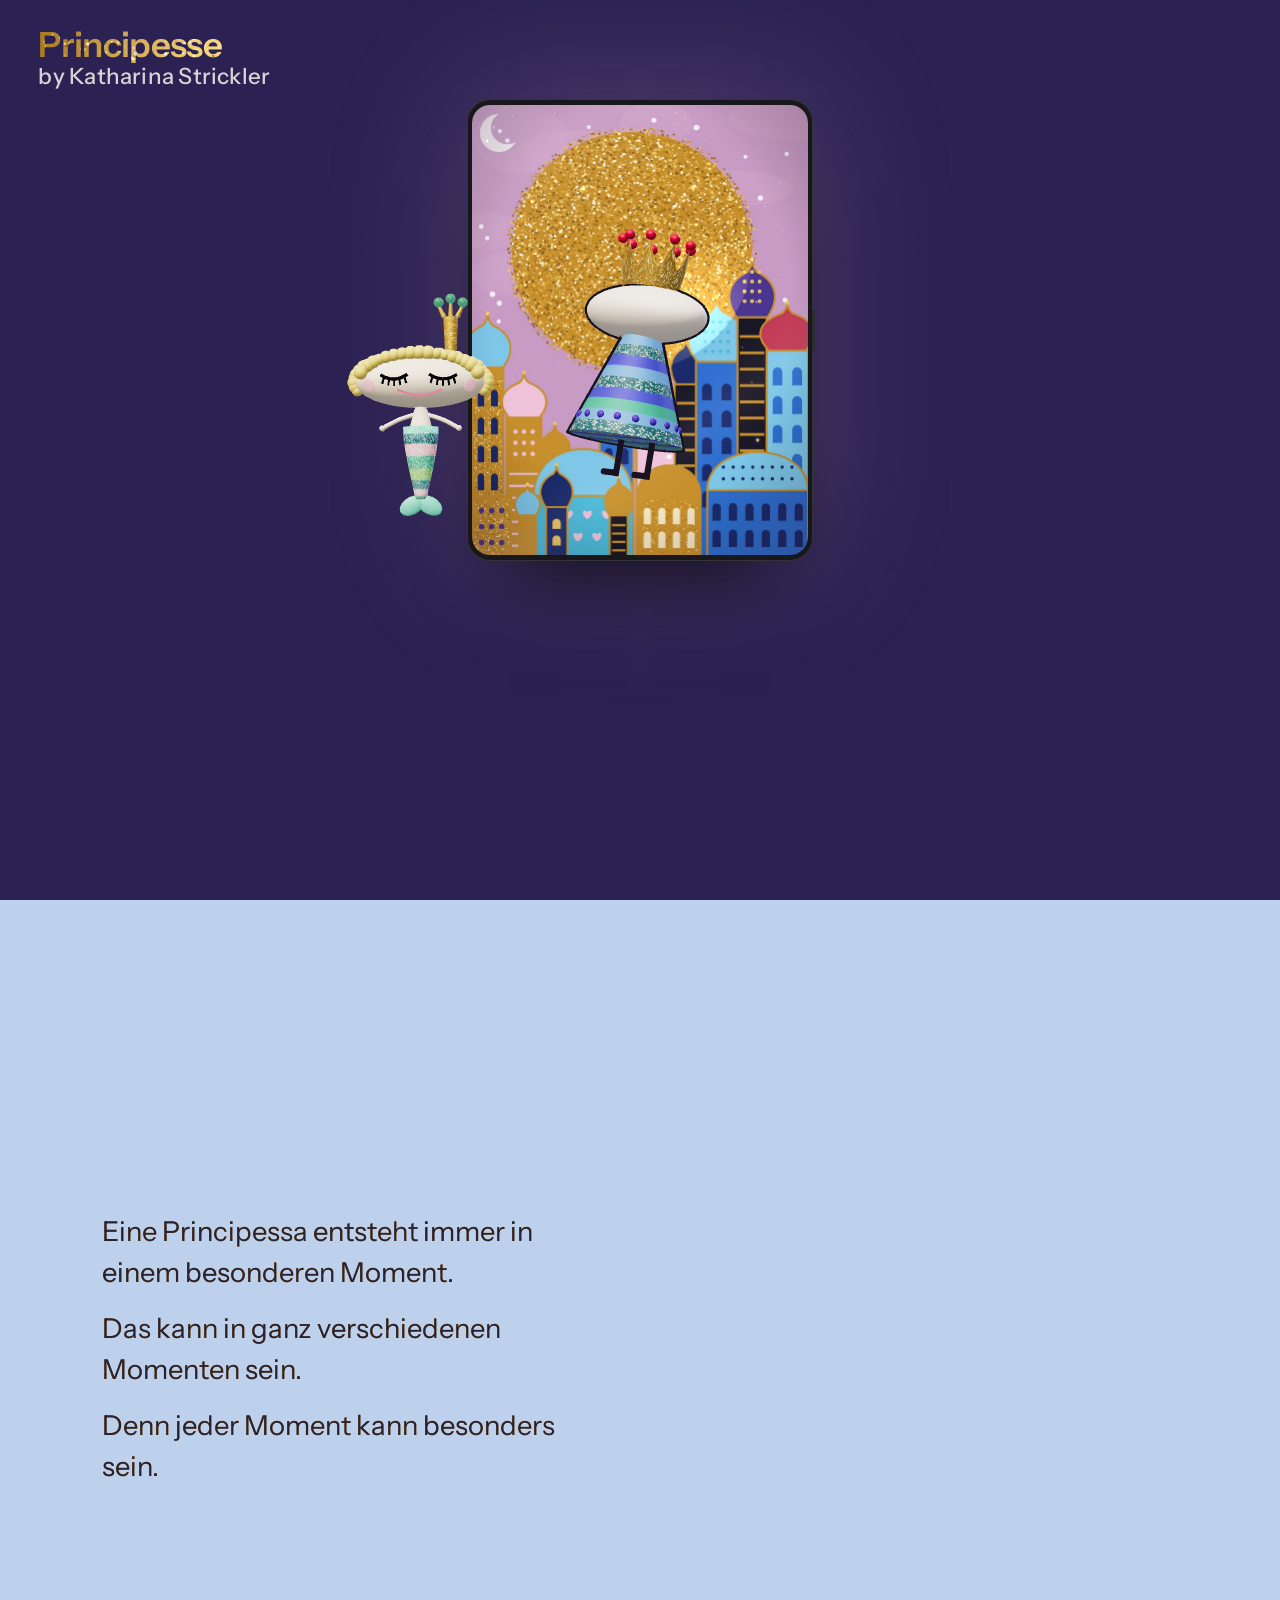
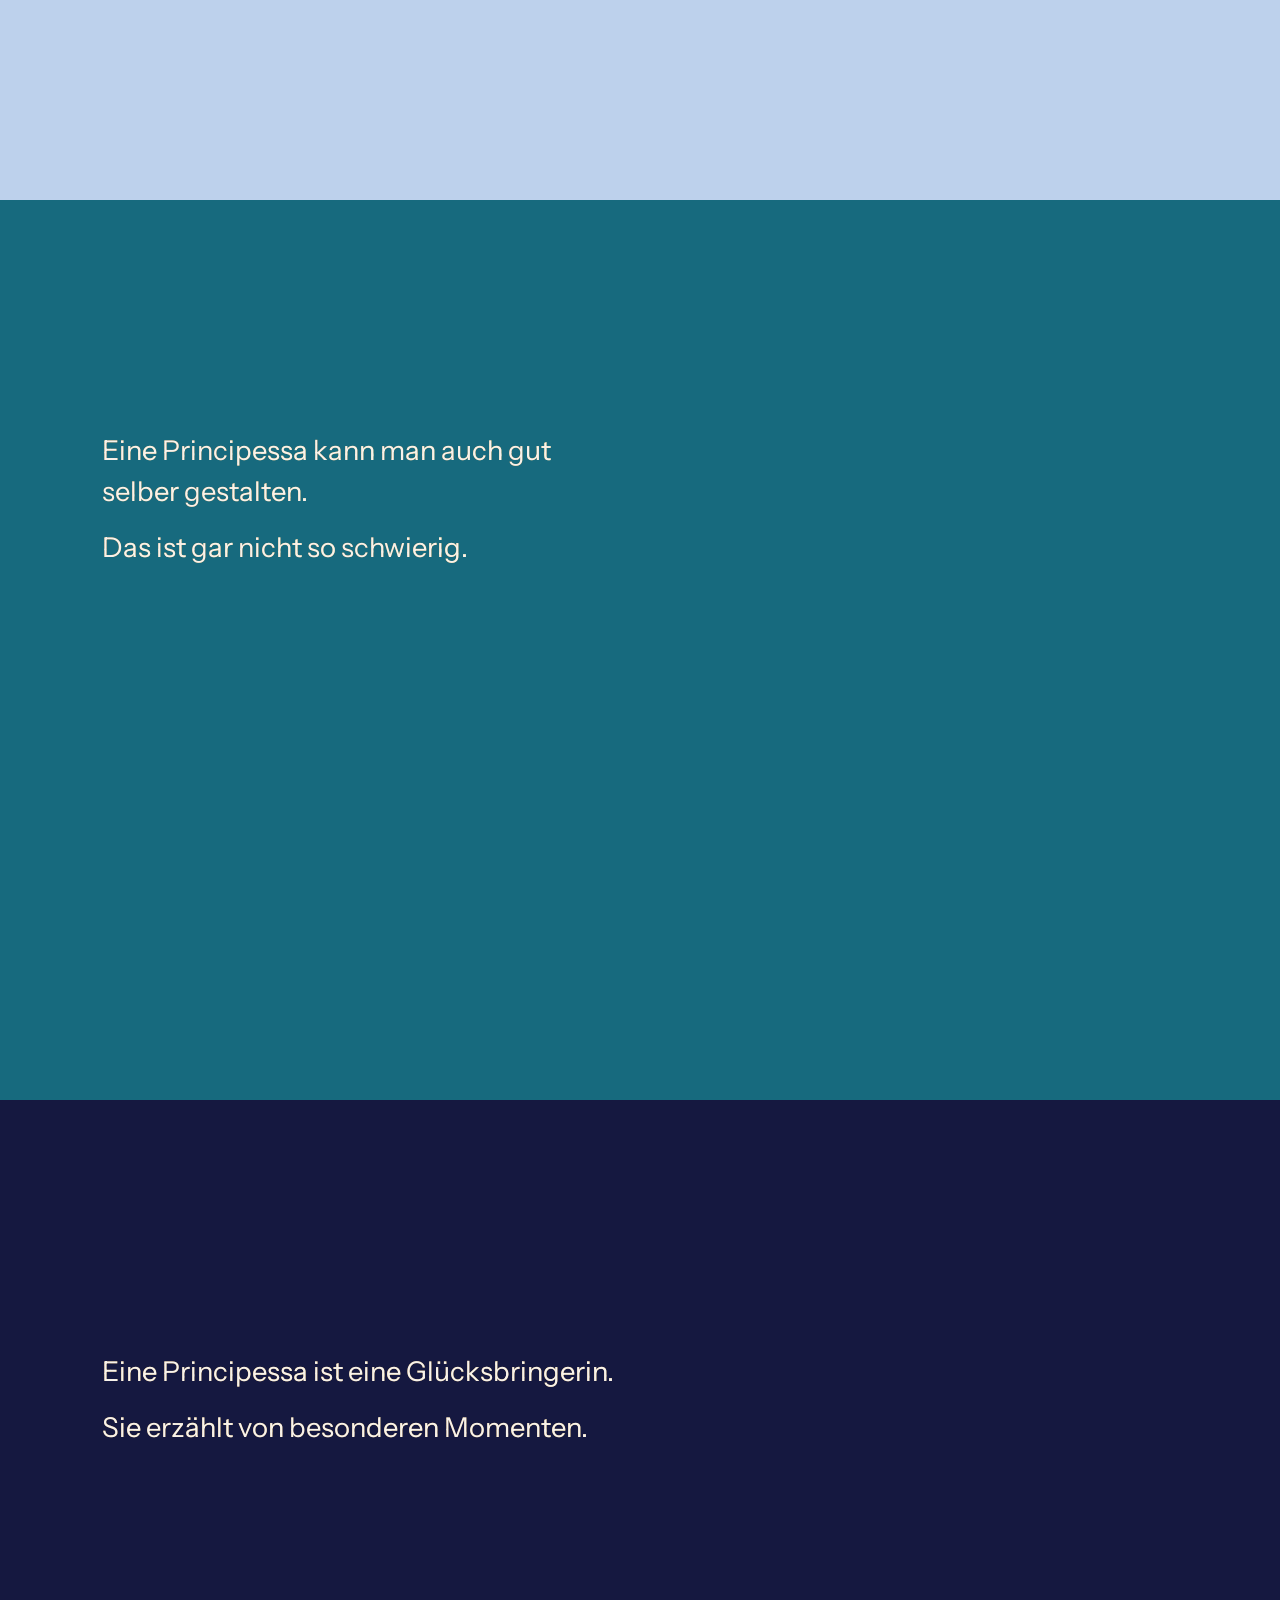
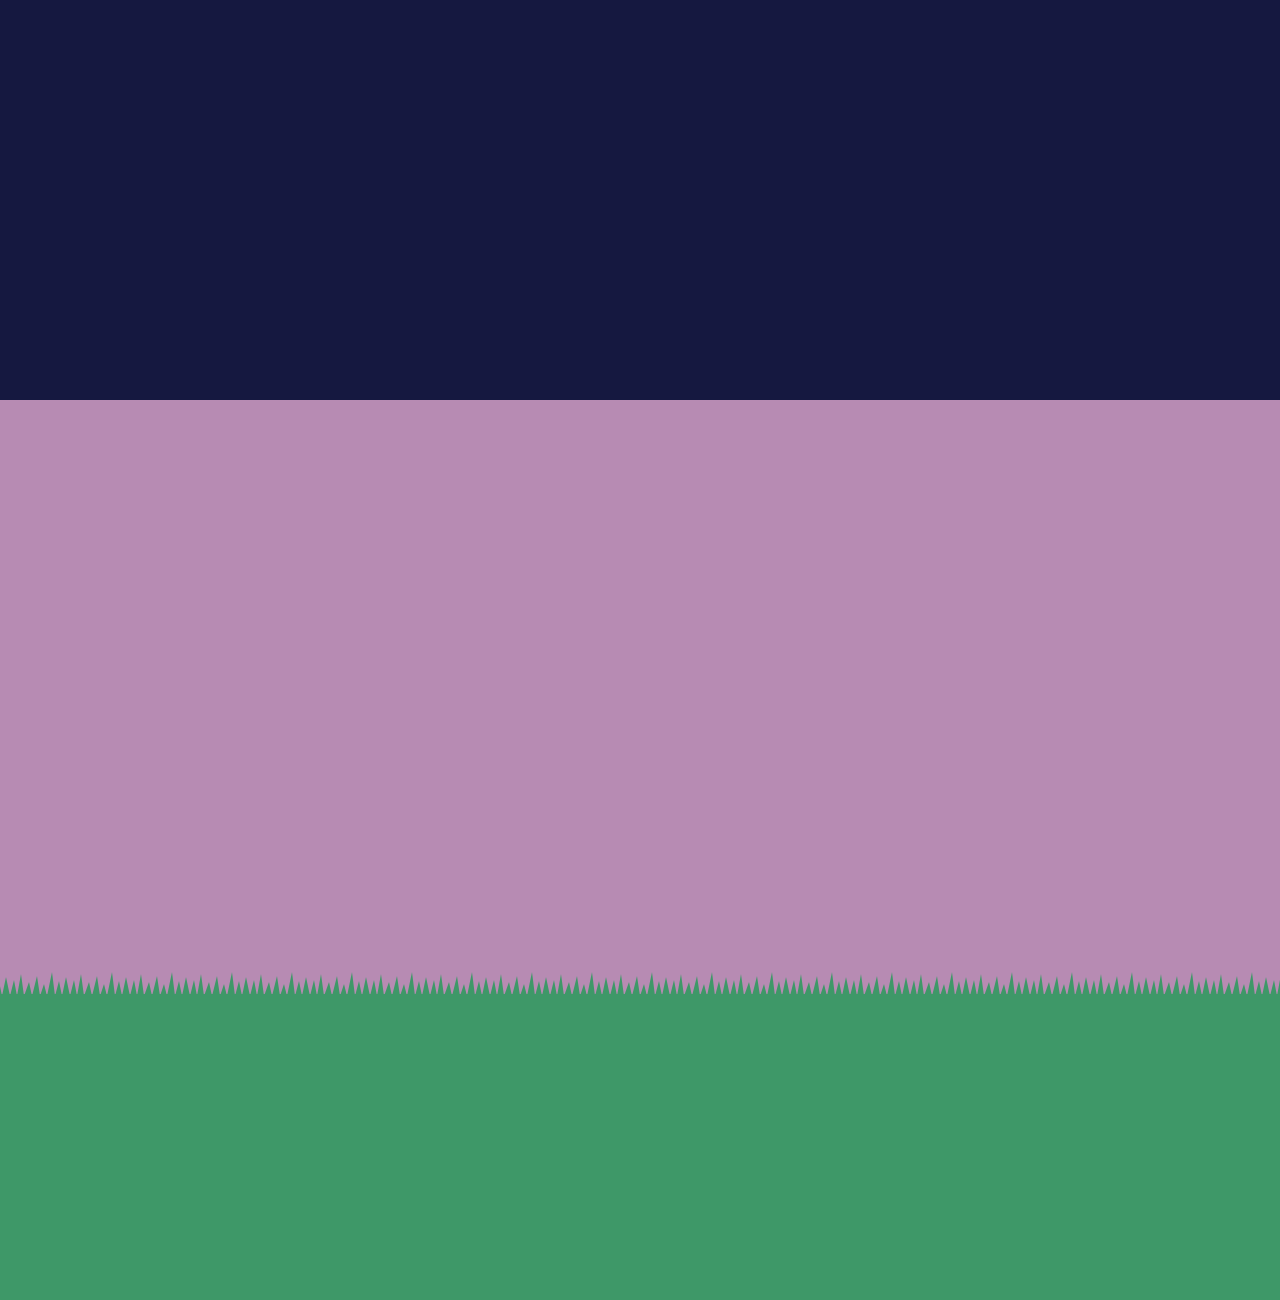
==== commit 5e312ee6: "Bestelldatum gut lesbar oben in der Karte, Glitzermeldung nur noch beim Bestellknopf Co-Authored-By:" ====
--- a/alpha/index.html
+++ b/alpha/index.html
@@ -9,8 +9,8 @@
 <link rel="preconnect" href="https://fonts.googleapis.com">
 <link rel="preconnect" href="https://fonts.gstatic.com" crossorigin>
 <link href="https://fonts.googleapis.com/css2?family=Cinzel+Decorative:wght@700;900&family=Fraunces:ital,opsz,wght,SOFT@0,9..144,300..700,100;1,9..144,300..700,100&family=Instrument+Sans:wght@400;500;600&display=swap" rel="stylesheet">
-<link rel="stylesheet" href="style.css?v=202611081535">
-<script type="importmap">{"imports":{"three":"../vendor/three.module.min.js","three/addons/":"../vendor/addons/","./js/figur.js":"./js/figur.js?v=202611081535","./js/rahmen.js":"./js/rahmen.js?v=202611081535","./js/zauber.js":"./js/zauber.js?v=202611081535","./js/bestellen.js":"./js/bestellen.js?v=202611081535","./js/hintergrund.js":"./js/hintergrund.js?v=202611081535"}}</script>
+<link rel="stylesheet" href="style.css?v=202611081546">
+<script type="importmap">{"imports":{"three":"../vendor/three.module.min.js","three/addons/":"../vendor/addons/","./js/figur.js":"./js/figur.js?v=202611081546","./js/rahmen.js":"./js/rahmen.js?v=202611081546","./js/zauber.js":"./js/zauber.js?v=202611081546","./js/bestellen.js":"./js/bestellen.js?v=202611081546","./js/hintergrund.js":"./js/hintergrund.js?v=202611081546"}}</script>
 </head>
 <body>
 <canvas id="staub" aria-hidden="true"></canvas>
@@ -75,7 +75,7 @@
                   <rect class="stapel" data-i="5" x="52" y="30" width="96" height="140" rx="5" fill="#0f474e" stroke="#c99a3c" stroke-width="1.5" transform="translate(4.2 -2.2) rotate(2.6 100 170)"/><rect class="stapel" data-i="4" x="52" y="30" width="96" height="140" rx="5" fill="#0f474e" stroke="#c99a3c" stroke-width="1.5" transform="translate(8.4 -4.4) rotate(5.2 100 170)"/><rect class="stapel" data-i="3" x="52" y="30" width="96" height="140" rx="5" fill="#0f474e" stroke="#c99a3c" stroke-width="1.5" transform="translate(12.6 -6.6) rotate(7.8 100 170)"/><rect class="stapel" data-i="2" x="52" y="30" width="96" height="140" rx="5" fill="#0f474e" stroke="#c99a3c" stroke-width="1.5" transform="translate(16.8 -8.8) rotate(10.4 100 170)"/><rect class="stapel" data-i="1" x="52" y="30" width="96" height="140" rx="5" fill="#0f474e" stroke="#c99a3c" stroke-width="1.5" transform="translate(21.0 -11.0) rotate(13.0 100 170)"/><rect class="stapel" data-i="0" x="52" y="30" width="96" height="140" rx="5" fill="#0f474e" stroke="#c99a3c" stroke-width="1.5" transform="translate(25.2 -13.2) rotate(15.6 100 170)"/>
                   <rect x="52" y="30" width="96" height="140" rx="5" fill="#13575f" stroke="#d4a429" stroke-width="2.5"/>
                   <rect x="59" y="37" width="82" height="126" rx="3" fill="none" stroke="#e6c76a" stroke-width="1" stroke-dasharray="2 3" opacity=".8"/><g class="glitzerdruck"><circle cx="76.8" cy="47.6" r="0.86" fill="#fff3c4" opacity="0.55"/><circle cx="57.7" cy="106.5" r="0.76" fill="#fff3c4" opacity="0.61"/><circle cx="103.2" cy="70.5" r="0.66" fill="#fff3c4" opacity="0.63"/><circle cx="139.0" cy="37.4" r="1.08" fill="#e6c76a" opacity="0.90"/><circle cx="73.0" cy="74.9" r="1.06" fill="#ffffff" opacity="0.98"/><circle cx="130.7" cy="83.2" r="1.26" fill="#e6c76a" opacity="0.84"/><circle cx="100.5" cy="57.5" r="0.93" fill="#fff3c4" opacity="0.97"/><circle cx="128.0" cy="158.4" r="1.26" fill="#fff3c4" opacity="0.95"/><circle cx="106.4" cy="150.5" r="1.26" fill="#ffffff" opacity="0.60"/><circle cx="93.3" cy="72.0" r="0.91" fill="#fff3c4" opacity="0.65"/><circle cx="127.5" cy="39.7" r="0.54" fill="#ffffff" opacity="1.00"/><circle cx="101.7" cy="119.5" r="1.13" fill="#fff3c4" opacity="1.00"/><circle cx="73.2" cy="88.5" r="0.68" fill="#ffffff" opacity="0.72"/><circle cx="72.2" cy="91.5" r="1.03" fill="#ffffff" opacity="0.78"/><circle cx="135.6" cy="47.3" r="0.56" fill="#fff3c4" opacity="0.64"/><circle cx="107.2" cy="147.8" r="0.61" fill="#fff3c4" opacity="0.65"/><circle cx="58.3" cy="81.1" r="0.57" fill="#e6c76a" opacity="0.87"/><circle cx="140.5" cy="36.4" r="0.76" fill="#fff3c4" opacity="0.89"/><circle cx="92.1" cy="158.5" r="1.06" fill="#fff3c4" opacity="0.65"/><circle cx="72.8" cy="92.6" r="0.62" fill="#e6c76a" opacity="0.80"/><circle cx="70.0" cy="109.6" r="0.83" fill="#e6c76a" opacity="0.58"/><circle cx="125.0" cy="81.9" r="0.76" fill="#fff3c4" opacity="0.72"/><circle cx="74.2" cy="155.0" r="0.60" fill="#fff3c4" opacity="0.53"/><circle cx="70.8" cy="123.3" r="0.63" fill="#fff3c4" opacity="0.77"/><circle cx="107.3" cy="76.4" r="0.53" fill="#ffffff" opacity="0.65"/><circle cx="143.7" cy="120.0" r="0.68" fill="#fff3c4" opacity="0.62"/><circle cx="92.1" cy="38.9" r="0.88" fill="#fff3c4" opacity="0.82"/><circle cx="93.6" cy="62.5" r="0.67" fill="#fff3c4" opacity="0.63"/><circle cx="77.3" cy="61.5" r="0.71" fill="#e6c76a" opacity="0.57"/><circle cx="60.5" cy="156.5" r="1.01" fill="#ffffff" opacity="0.70"/><circle cx="135.3" cy="120.3" r="1.21" fill="#ffffff" opacity="0.52"/><circle cx="90.1" cy="90.8" r="1.34" fill="#ffffff" opacity="0.95"/><circle cx="137.4" cy="78.4" r="1.09" fill="#ffffff" opacity="0.66"/><circle cx="93.0" cy="62.4" r="1.22" fill="#e6c76a" opacity="0.67"/><circle cx="90.5" cy="99.5" r="1.27" fill="#e6c76a" opacity="0.98"/><circle cx="114.8" cy="39.9" r="1.31" fill="#fff3c4" opacity="0.88"/><circle cx="79.7" cy="147.0" r="1.28" fill="#ffffff" opacity="0.82"/><circle cx="106.1" cy="132.5" r="1.33" fill="#fff3c4" opacity="0.90"/><circle cx="74.6" cy="54.7" r="1.05" fill="#e6c76a" opacity="0.56"/><circle cx="127.3" cy="137.4" r="1.29" fill="#ffffff" opacity="0.53"/><circle cx="139.7" cy="55.4" r="1.05" fill="#ffffff" opacity="0.89"/><circle cx="97.5" cy="103.5" r="0.52" fill="#fff3c4" opacity="0.85"/><circle cx="65.9" cy="108.0" r="0.73" fill="#fff3c4" opacity="0.52"/><circle cx="63.0" cy="150.0" r="1.31" fill="#e6c76a" opacity="0.92"/><circle cx="128.8" cy="45.2" r="0.99" fill="#e6c76a" opacity="0.60"/><circle cx="141.9" cy="85.3" r="1.18" fill="#e6c76a" opacity="0.55"/></g>
-                  <image href="../assets/principessa2-figur.png?v=202611081535" x="55" y="50" width="90" height="90"/>
+                  <image href="../assets/principessa2-figur.png?v=202611081546" x="55" y="50" width="90" height="90"/>
                   <path d="M132 44 l2 5 5 2 -5 2 -2 5 -2 -5 -5 -2 5 -2z M68 142 l1.5 4 4 1.5 -4 1.5 -1.5 4 -1.5 -4 -4 -1.5 4 -1.5z" fill="#e2b548"/>
                 </svg>
                 <span class="produkt-name">Karten</span>
@@ -97,7 +97,7 @@
                   <g class="tasche-koerper">
                     <path d="M64 74 C64 22 96 22 96 74 M104 74 C104 22 136 22 136 74" fill="none" stroke="#2c2766" stroke-width="7" stroke-linecap="round"/>
                     <path d="M44 72 H156 L163 184 H37 Z" fill="#1e1a4c" stroke="#2c2766" stroke-width="1.5" stroke-linejoin="round"/>
-                    <image href="../assets/principessa3-schwanz.png?v=202611081535" x="55" y="80" width="90" height="90"/><image href="../assets/principessa3-rumpf.png?v=202611081535" x="55" y="80" width="90" height="90"/><image href="../assets/principessa3-kopf.png?v=202611081535" x="55" y="80" width="90" height="90"/><image href="../assets/principessa3-krone.png?v=202611081535" x="55" y="80" width="90" height="90"/>
+                    <image href="../assets/principessa3-schwanz.png?v=202611081546" x="55" y="80" width="90" height="90"/><image href="../assets/principessa3-rumpf.png?v=202611081546" x="55" y="80" width="90" height="90"/><image href="../assets/principessa3-kopf.png?v=202611081546" x="55" y="80" width="90" height="90"/><image href="../assets/principessa3-krone.png?v=202611081546" x="55" y="80" width="90" height="90"/>
                   </g>
                 </svg>
                 <span class="produkt-name">Tasche</span>
@@ -122,8 +122,8 @@
                   <path class="shirt-stoff" d="M62 34 L84 26 Q100 40 116 26 L138 34 L172 62 L152 84 L140 74 V180 H60 V74 L48 84 L28 62 Z" fill="#f2c4d2" stroke="rgba(0,0,0,.14)" stroke-width="1.5" stroke-linejoin="round"/>
                   <path d="M84 26 Q100 40 116 26" fill="none" stroke="rgba(0,0,0,.14)" stroke-width="3"/>
                   <g class="motiv" data-motiv="Sonne"><image data-principessa="1" x="64" y="60" width="72" height="72"/></g>
-                  <g class="motiv" data-motiv="Tupfen" style="display:none"><image href="../assets/principessa2-figur.png?v=202611081535" x="64" y="60" width="72" height="72"/></g>
-                  <g class="motiv" data-motiv="Meerjungfrau" style="display:none"><image href="../assets/principessa3-schwanz.png?v=202611081535" x="64" y="60" width="72" height="72"/><image href="../assets/principessa3-rumpf.png?v=202611081535" x="64" y="60" width="72" height="72"/><image href="../assets/principessa3-kopf.png?v=202611081535" x="64" y="60" width="72" height="72"/><image href="../assets/principessa3-krone.png?v=202611081535" x="64" y="60" width="72" height="72"/></g>
+                  <g class="motiv" data-motiv="Tupfen" style="display:none"><image href="../assets/principessa2-figur.png?v=202611081546" x="64" y="60" width="72" height="72"/></g>
+                  <g class="motiv" data-motiv="Meerjungfrau" style="display:none"><image href="../assets/principessa3-schwanz.png?v=202611081546" x="64" y="60" width="72" height="72"/><image href="../assets/principessa3-rumpf.png?v=202611081546" x="64" y="60" width="72" height="72"/><image href="../assets/principessa3-kopf.png?v=202611081546" x="64" y="60" width="72" height="72"/><image href="../assets/principessa3-krone.png?v=202611081546" x="64" y="60" width="72" height="72"/></g>
                 </svg>
                 <span class="produkt-name">Shirt</span>
                 <span class="produkt-text">Weiches Baumwollshirt</span>
@@ -140,8 +140,8 @@
                 </div>
                 <div class="option motive" role="radiogroup" aria-label="Motiv"><span class="option-titel">Motiv</span>
                   <label class="motivwahl" title="Sonne und Kuppeln"><input type="radio" name="shirt-motiv" value="Sonne" checked><svg viewBox="0 0 60 60" aria-hidden="true"><image data-principessa="1" x="2" y="2" width="56" height="56"/></svg><em>Sonne</em></label>
-                  <label class="motivwahl" title="Tupfenkleid"><input type="radio" name="shirt-motiv" value="Tupfen"><svg viewBox="0 0 60 60" aria-hidden="true"><image href="../assets/principessa2-figur.png?v=202611081535" x="2" y="2" width="56" height="56"/></svg><em>Tupfen</em></label>
-                  <label class="motivwahl" title="Meerjungfrau"><input type="radio" name="shirt-motiv" value="Meerjungfrau"><svg viewBox="0 0 60 60" aria-hidden="true"><image href="../assets/principessa3-schwanz.png?v=202611081535" x="2" y="2" width="56" height="56"/><image href="../assets/principessa3-rumpf.png?v=202611081535" x="2" y="2" width="56" height="56"/><image href="../assets/principessa3-kopf.png?v=202611081535" x="2" y="2" width="56" height="56"/><image href="../assets/principessa3-krone.png?v=202611081535" x="2" y="2" width="56" height="56"/></svg><em>Meerjungfrau</em></label>
+                  <label class="motivwahl" title="Tupfenkleid"><input type="radio" name="shirt-motiv" value="Tupfen"><svg viewBox="0 0 60 60" aria-hidden="true"><image href="../assets/principessa2-figur.png?v=202611081546" x="2" y="2" width="56" height="56"/></svg><em>Tupfen</em></label>
+                  <label class="motivwahl" title="Meerjungfrau"><input type="radio" name="shirt-motiv" value="Meerjungfrau"><svg viewBox="0 0 60 60" aria-hidden="true"><image href="../assets/principessa3-schwanz.png?v=202611081546" x="2" y="2" width="56" height="56"/><image href="../assets/principessa3-rumpf.png?v=202611081546" x="2" y="2" width="56" height="56"/><image href="../assets/principessa3-kopf.png?v=202611081546" x="2" y="2" width="56" height="56"/><image href="../assets/principessa3-krone.png?v=202611081546" x="2" y="2" width="56" height="56"/></svg><em>Meerjungfrau</em></label>
                 </div>
               </div>
             </section>
@@ -165,6 +165,6 @@
   </section>
 </main>
 
-<script type="module" src="js/main.js?v=202611081535"></script>
+<script type="module" src="js/main.js?v=202611081546"></script>
 </body>
 </html>
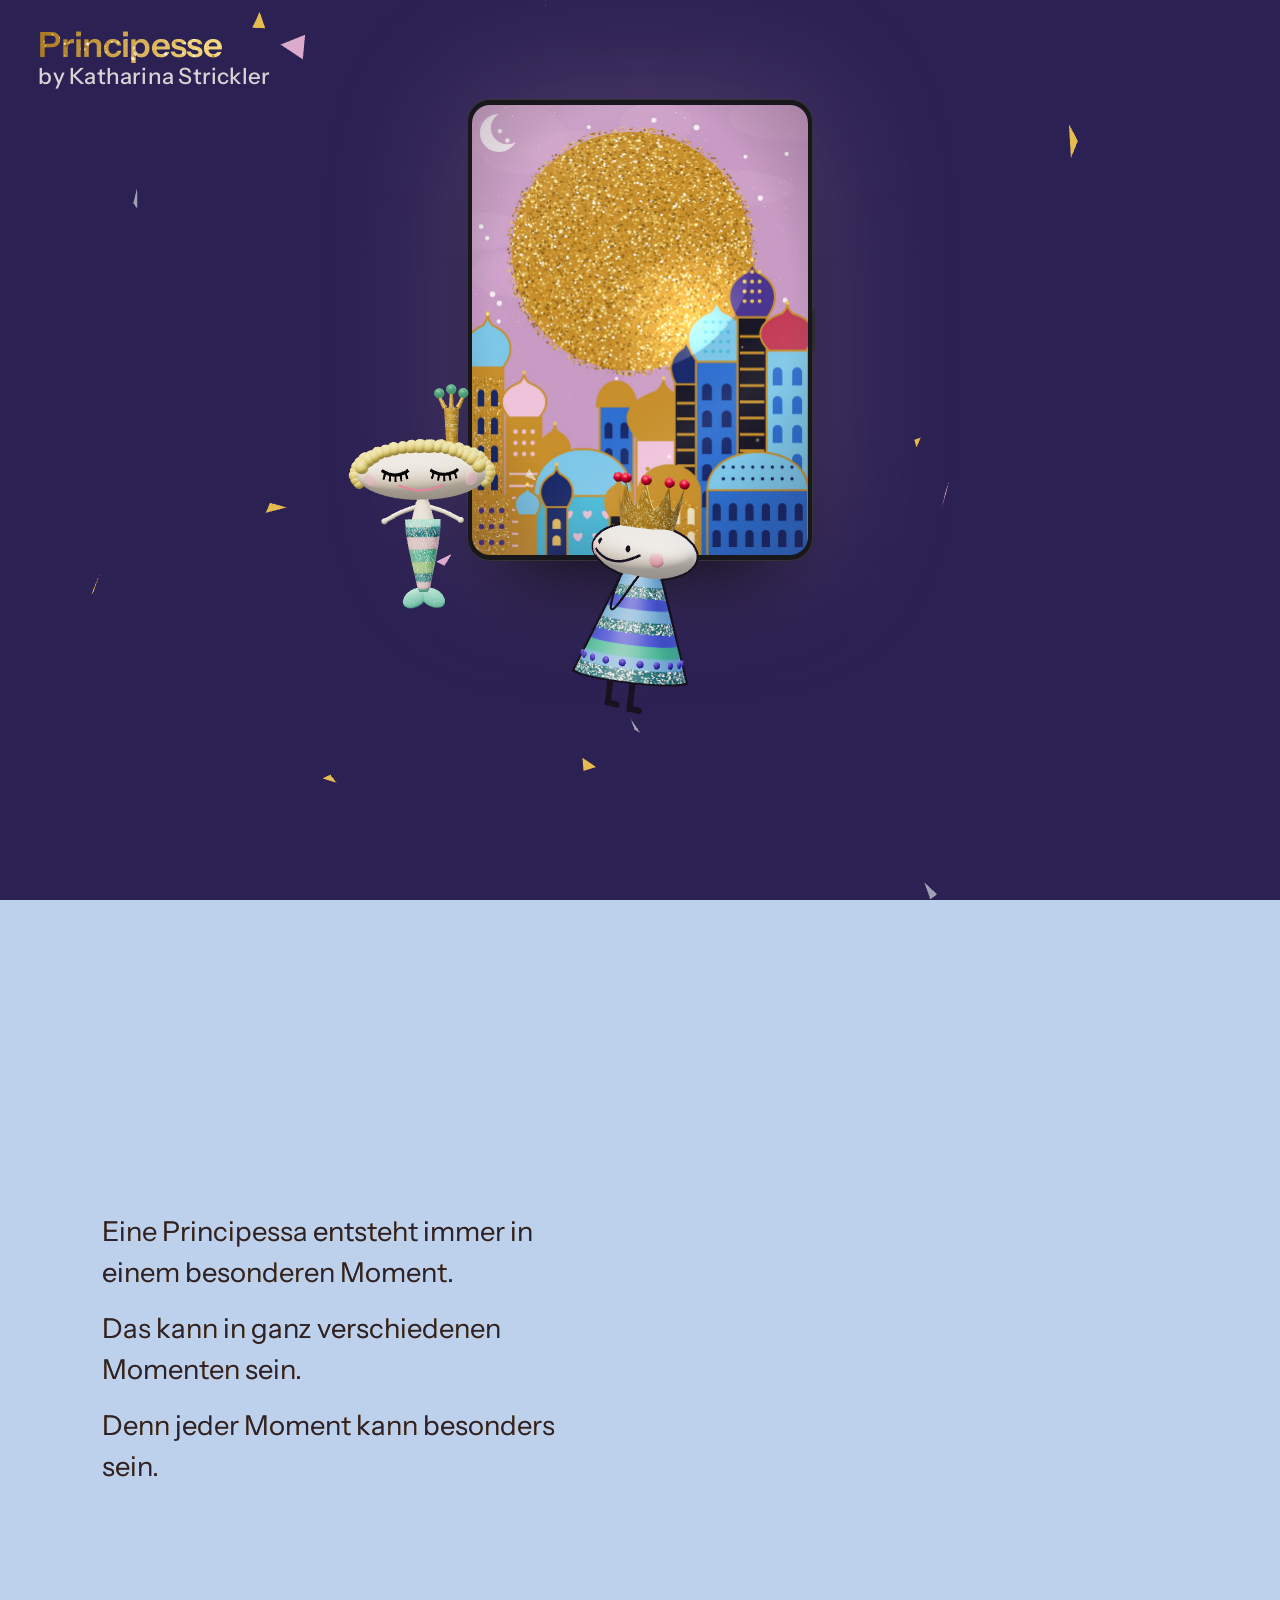
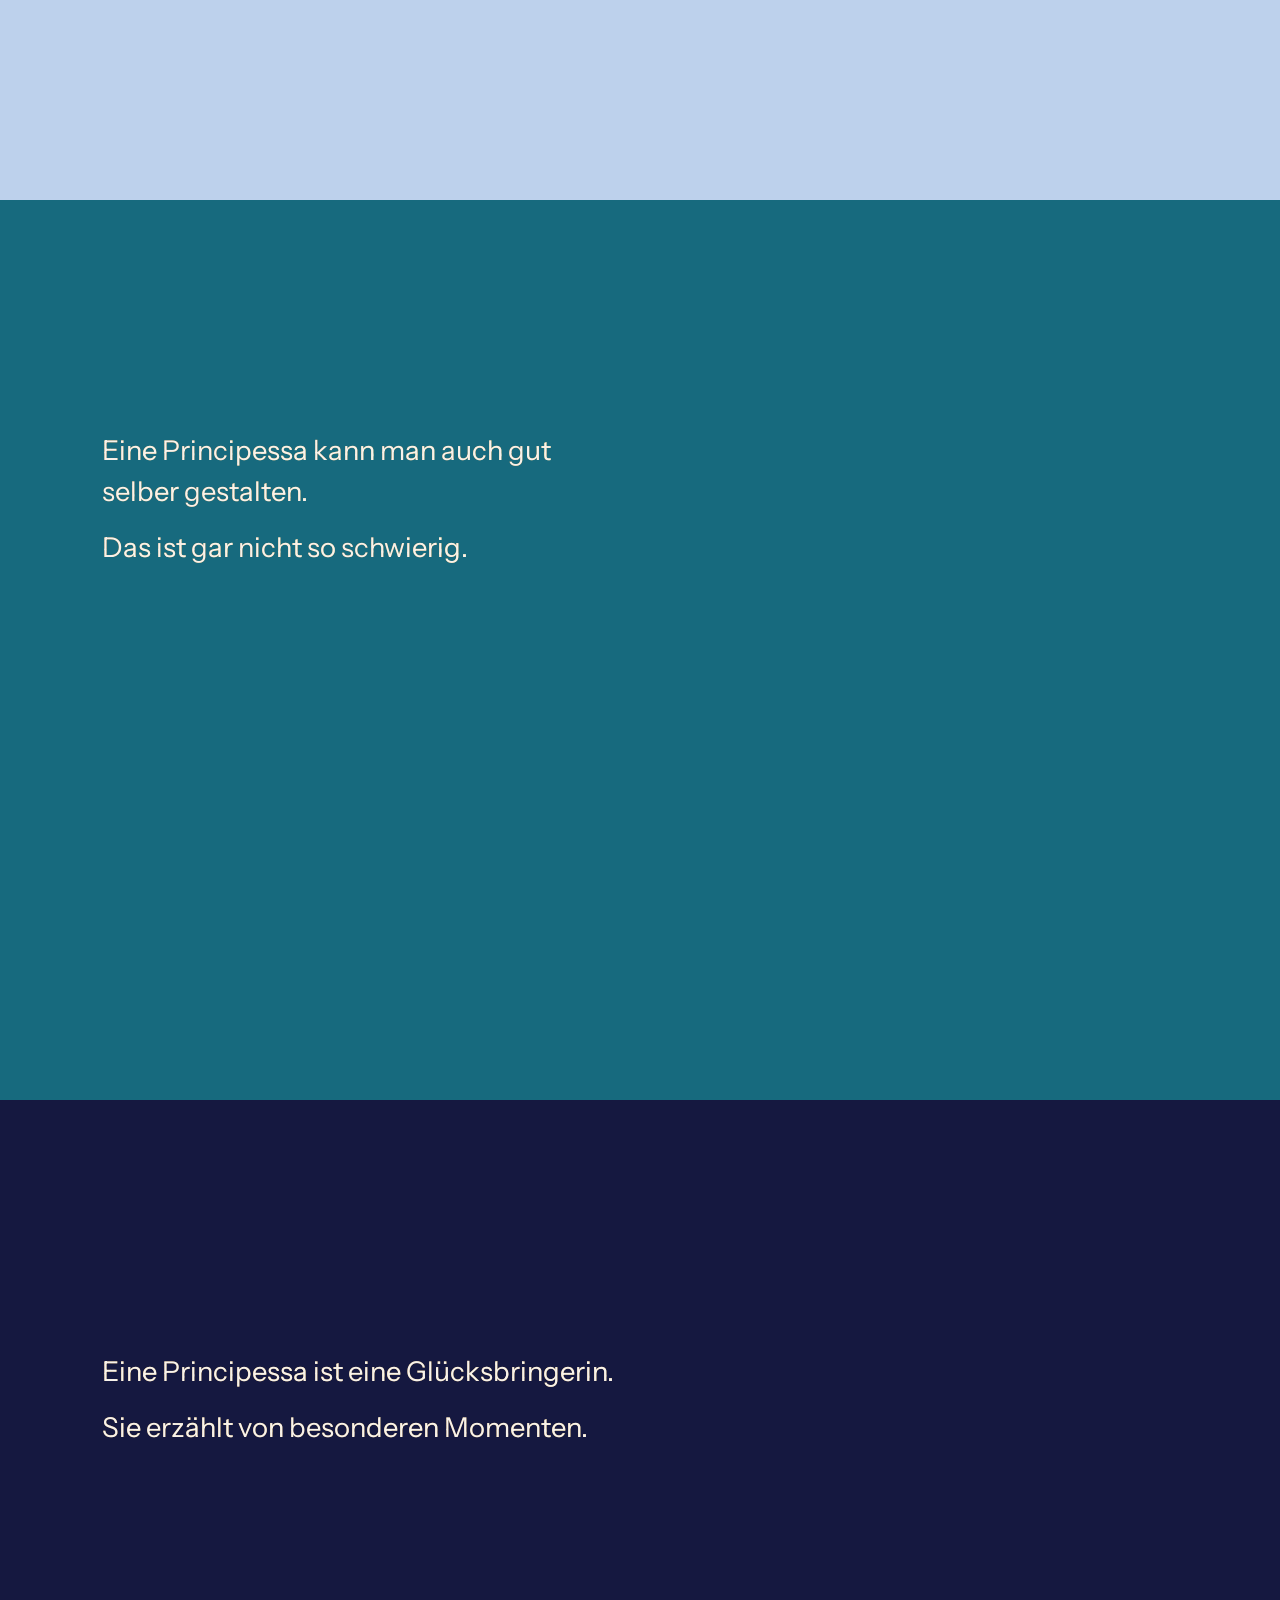
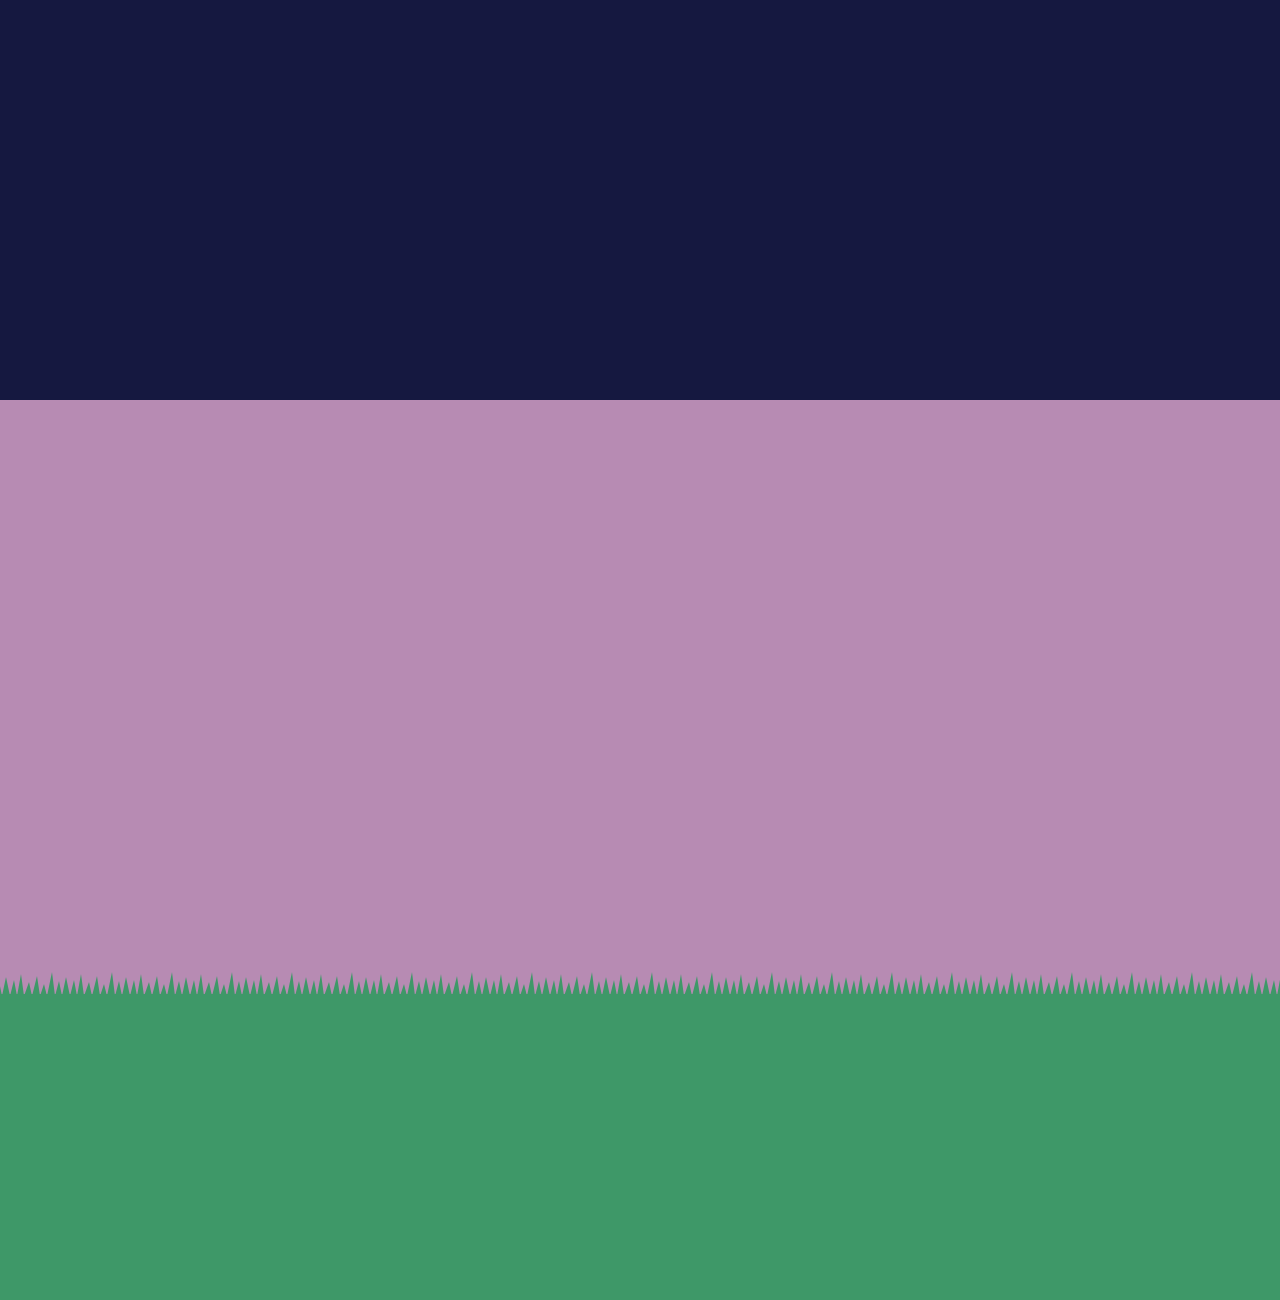
==== commit 047756a2: "Auftakt: Hund und Principessa bleiben im Film, bis ihre 3D-Figuren erscheinen Der gezeichnete Hund v" ====
--- a/alpha/index.html
+++ b/alpha/index.html
@@ -9,8 +9,8 @@
 <link rel="preconnect" href="https://fonts.googleapis.com">
 <link rel="preconnect" href="https://fonts.gstatic.com" crossorigin>
 <link href="https://fonts.googleapis.com/css2?family=Cinzel+Decorative:wght@700;900&family=Fraunces:ital,opsz,wght,SOFT@0,9..144,300..700,100;1,9..144,300..700,100&family=Instrument+Sans:wght@400;500;600&display=swap" rel="stylesheet">
-<link rel="stylesheet" href="style.css?v=202611081546">
-<script type="importmap">{"imports":{"three":"../vendor/three.module.min.js","three/addons/":"../vendor/addons/","./js/figur.js":"./js/figur.js?v=202611081546","./js/rahmen.js":"./js/rahmen.js?v=202611081546","./js/zauber.js":"./js/zauber.js?v=202611081546","./js/bestellen.js":"./js/bestellen.js?v=202611081546","./js/hintergrund.js":"./js/hintergrund.js?v=202611081546"}}</script>
+<link rel="stylesheet" href="style.css?v=202611081721">
+<script type="importmap">{"imports":{"three":"../vendor/three.module.min.js","three/addons/":"../vendor/addons/","./js/figur.js":"./js/figur.js?v=202611081721","./js/rahmen.js":"./js/rahmen.js?v=202611081721","./js/zauber.js":"./js/zauber.js?v=202611081721","./js/bestellen.js":"./js/bestellen.js?v=202611081721","./js/hintergrund.js":"./js/hintergrund.js?v=202611081721"}}</script>
 </head>
 <body>
 <canvas id="staub" aria-hidden="true"></canvas>
@@ -75,7 +75,7 @@
                   <rect class="stapel" data-i="5" x="52" y="30" width="96" height="140" rx="5" fill="#0f474e" stroke="#c99a3c" stroke-width="1.5" transform="translate(4.2 -2.2) rotate(2.6 100 170)"/><rect class="stapel" data-i="4" x="52" y="30" width="96" height="140" rx="5" fill="#0f474e" stroke="#c99a3c" stroke-width="1.5" transform="translate(8.4 -4.4) rotate(5.2 100 170)"/><rect class="stapel" data-i="3" x="52" y="30" width="96" height="140" rx="5" fill="#0f474e" stroke="#c99a3c" stroke-width="1.5" transform="translate(12.6 -6.6) rotate(7.8 100 170)"/><rect class="stapel" data-i="2" x="52" y="30" width="96" height="140" rx="5" fill="#0f474e" stroke="#c99a3c" stroke-width="1.5" transform="translate(16.8 -8.8) rotate(10.4 100 170)"/><rect class="stapel" data-i="1" x="52" y="30" width="96" height="140" rx="5" fill="#0f474e" stroke="#c99a3c" stroke-width="1.5" transform="translate(21.0 -11.0) rotate(13.0 100 170)"/><rect class="stapel" data-i="0" x="52" y="30" width="96" height="140" rx="5" fill="#0f474e" stroke="#c99a3c" stroke-width="1.5" transform="translate(25.2 -13.2) rotate(15.6 100 170)"/>
                   <rect x="52" y="30" width="96" height="140" rx="5" fill="#13575f" stroke="#d4a429" stroke-width="2.5"/>
                   <rect x="59" y="37" width="82" height="126" rx="3" fill="none" stroke="#e6c76a" stroke-width="1" stroke-dasharray="2 3" opacity=".8"/><g class="glitzerdruck"><circle cx="76.8" cy="47.6" r="0.86" fill="#fff3c4" opacity="0.55"/><circle cx="57.7" cy="106.5" r="0.76" fill="#fff3c4" opacity="0.61"/><circle cx="103.2" cy="70.5" r="0.66" fill="#fff3c4" opacity="0.63"/><circle cx="139.0" cy="37.4" r="1.08" fill="#e6c76a" opacity="0.90"/><circle cx="73.0" cy="74.9" r="1.06" fill="#ffffff" opacity="0.98"/><circle cx="130.7" cy="83.2" r="1.26" fill="#e6c76a" opacity="0.84"/><circle cx="100.5" cy="57.5" r="0.93" fill="#fff3c4" opacity="0.97"/><circle cx="128.0" cy="158.4" r="1.26" fill="#fff3c4" opacity="0.95"/><circle cx="106.4" cy="150.5" r="1.26" fill="#ffffff" opacity="0.60"/><circle cx="93.3" cy="72.0" r="0.91" fill="#fff3c4" opacity="0.65"/><circle cx="127.5" cy="39.7" r="0.54" fill="#ffffff" opacity="1.00"/><circle cx="101.7" cy="119.5" r="1.13" fill="#fff3c4" opacity="1.00"/><circle cx="73.2" cy="88.5" r="0.68" fill="#ffffff" opacity="0.72"/><circle cx="72.2" cy="91.5" r="1.03" fill="#ffffff" opacity="0.78"/><circle cx="135.6" cy="47.3" r="0.56" fill="#fff3c4" opacity="0.64"/><circle cx="107.2" cy="147.8" r="0.61" fill="#fff3c4" opacity="0.65"/><circle cx="58.3" cy="81.1" r="0.57" fill="#e6c76a" opacity="0.87"/><circle cx="140.5" cy="36.4" r="0.76" fill="#fff3c4" opacity="0.89"/><circle cx="92.1" cy="158.5" r="1.06" fill="#fff3c4" opacity="0.65"/><circle cx="72.8" cy="92.6" r="0.62" fill="#e6c76a" opacity="0.80"/><circle cx="70.0" cy="109.6" r="0.83" fill="#e6c76a" opacity="0.58"/><circle cx="125.0" cy="81.9" r="0.76" fill="#fff3c4" opacity="0.72"/><circle cx="74.2" cy="155.0" r="0.60" fill="#fff3c4" opacity="0.53"/><circle cx="70.8" cy="123.3" r="0.63" fill="#fff3c4" opacity="0.77"/><circle cx="107.3" cy="76.4" r="0.53" fill="#ffffff" opacity="0.65"/><circle cx="143.7" cy="120.0" r="0.68" fill="#fff3c4" opacity="0.62"/><circle cx="92.1" cy="38.9" r="0.88" fill="#fff3c4" opacity="0.82"/><circle cx="93.6" cy="62.5" r="0.67" fill="#fff3c4" opacity="0.63"/><circle cx="77.3" cy="61.5" r="0.71" fill="#e6c76a" opacity="0.57"/><circle cx="60.5" cy="156.5" r="1.01" fill="#ffffff" opacity="0.70"/><circle cx="135.3" cy="120.3" r="1.21" fill="#ffffff" opacity="0.52"/><circle cx="90.1" cy="90.8" r="1.34" fill="#ffffff" opacity="0.95"/><circle cx="137.4" cy="78.4" r="1.09" fill="#ffffff" opacity="0.66"/><circle cx="93.0" cy="62.4" r="1.22" fill="#e6c76a" opacity="0.67"/><circle cx="90.5" cy="99.5" r="1.27" fill="#e6c76a" opacity="0.98"/><circle cx="114.8" cy="39.9" r="1.31" fill="#fff3c4" opacity="0.88"/><circle cx="79.7" cy="147.0" r="1.28" fill="#ffffff" opacity="0.82"/><circle cx="106.1" cy="132.5" r="1.33" fill="#fff3c4" opacity="0.90"/><circle cx="74.6" cy="54.7" r="1.05" fill="#e6c76a" opacity="0.56"/><circle cx="127.3" cy="137.4" r="1.29" fill="#ffffff" opacity="0.53"/><circle cx="139.7" cy="55.4" r="1.05" fill="#ffffff" opacity="0.89"/><circle cx="97.5" cy="103.5" r="0.52" fill="#fff3c4" opacity="0.85"/><circle cx="65.9" cy="108.0" r="0.73" fill="#fff3c4" opacity="0.52"/><circle cx="63.0" cy="150.0" r="1.31" fill="#e6c76a" opacity="0.92"/><circle cx="128.8" cy="45.2" r="0.99" fill="#e6c76a" opacity="0.60"/><circle cx="141.9" cy="85.3" r="1.18" fill="#e6c76a" opacity="0.55"/></g>
-                  <image href="../assets/principessa2-figur.png?v=202611081546" x="55" y="50" width="90" height="90"/>
+                  <image href="../assets/principessa2-figur.png?v=202611081721" x="55" y="50" width="90" height="90"/>
                   <path d="M132 44 l2 5 5 2 -5 2 -2 5 -2 -5 -5 -2 5 -2z M68 142 l1.5 4 4 1.5 -4 1.5 -1.5 4 -1.5 -4 -4 -1.5 4 -1.5z" fill="#e2b548"/>
                 </svg>
                 <span class="produkt-name">Karten</span>
@@ -97,7 +97,7 @@
                   <g class="tasche-koerper">
                     <path d="M64 74 C64 22 96 22 96 74 M104 74 C104 22 136 22 136 74" fill="none" stroke="#2c2766" stroke-width="7" stroke-linecap="round"/>
                     <path d="M44 72 H156 L163 184 H37 Z" fill="#1e1a4c" stroke="#2c2766" stroke-width="1.5" stroke-linejoin="round"/>
-                    <image href="../assets/principessa3-schwanz.png?v=202611081546" x="55" y="80" width="90" height="90"/><image href="../assets/principessa3-rumpf.png?v=202611081546" x="55" y="80" width="90" height="90"/><image href="../assets/principessa3-kopf.png?v=202611081546" x="55" y="80" width="90" height="90"/><image href="../assets/principessa3-krone.png?v=202611081546" x="55" y="80" width="90" height="90"/>
+                    <image href="../assets/principessa3-schwanz.png?v=202611081721" x="55" y="80" width="90" height="90"/><image href="../assets/principessa3-rumpf.png?v=202611081721" x="55" y="80" width="90" height="90"/><image href="../assets/principessa3-kopf.png?v=202611081721" x="55" y="80" width="90" height="90"/><image href="../assets/principessa3-krone.png?v=202611081721" x="55" y="80" width="90" height="90"/>
                   </g>
                 </svg>
                 <span class="produkt-name">Tasche</span>
@@ -122,8 +122,8 @@
                   <path class="shirt-stoff" d="M62 34 L84 26 Q100 40 116 26 L138 34 L172 62 L152 84 L140 74 V180 H60 V74 L48 84 L28 62 Z" fill="#f2c4d2" stroke="rgba(0,0,0,.14)" stroke-width="1.5" stroke-linejoin="round"/>
                   <path d="M84 26 Q100 40 116 26" fill="none" stroke="rgba(0,0,0,.14)" stroke-width="3"/>
                   <g class="motiv" data-motiv="Sonne"><image data-principessa="1" x="64" y="60" width="72" height="72"/></g>
-                  <g class="motiv" data-motiv="Tupfen" style="display:none"><image href="../assets/principessa2-figur.png?v=202611081546" x="64" y="60" width="72" height="72"/></g>
-                  <g class="motiv" data-motiv="Meerjungfrau" style="display:none"><image href="../assets/principessa3-schwanz.png?v=202611081546" x="64" y="60" width="72" height="72"/><image href="../assets/principessa3-rumpf.png?v=202611081546" x="64" y="60" width="72" height="72"/><image href="../assets/principessa3-kopf.png?v=202611081546" x="64" y="60" width="72" height="72"/><image href="../assets/principessa3-krone.png?v=202611081546" x="64" y="60" width="72" height="72"/></g>
+                  <g class="motiv" data-motiv="Tupfen" style="display:none"><image href="../assets/principessa2-figur.png?v=202611081721" x="64" y="60" width="72" height="72"/></g>
+                  <g class="motiv" data-motiv="Meerjungfrau" style="display:none"><image href="../assets/principessa3-schwanz.png?v=202611081721" x="64" y="60" width="72" height="72"/><image href="../assets/principessa3-rumpf.png?v=202611081721" x="64" y="60" width="72" height="72"/><image href="../assets/principessa3-kopf.png?v=202611081721" x="64" y="60" width="72" height="72"/><image href="../assets/principessa3-krone.png?v=202611081721" x="64" y="60" width="72" height="72"/></g>
                 </svg>
                 <span class="produkt-name">Shirt</span>
                 <span class="produkt-text">Weiches Baumwollshirt</span>
@@ -140,8 +140,8 @@
                 </div>
                 <div class="option motive" role="radiogroup" aria-label="Motiv"><span class="option-titel">Motiv</span>
                   <label class="motivwahl" title="Sonne und Kuppeln"><input type="radio" name="shirt-motiv" value="Sonne" checked><svg viewBox="0 0 60 60" aria-hidden="true"><image data-principessa="1" x="2" y="2" width="56" height="56"/></svg><em>Sonne</em></label>
-                  <label class="motivwahl" title="Tupfenkleid"><input type="radio" name="shirt-motiv" value="Tupfen"><svg viewBox="0 0 60 60" aria-hidden="true"><image href="../assets/principessa2-figur.png?v=202611081546" x="2" y="2" width="56" height="56"/></svg><em>Tupfen</em></label>
-                  <label class="motivwahl" title="Meerjungfrau"><input type="radio" name="shirt-motiv" value="Meerjungfrau"><svg viewBox="0 0 60 60" aria-hidden="true"><image href="../assets/principessa3-schwanz.png?v=202611081546" x="2" y="2" width="56" height="56"/><image href="../assets/principessa3-rumpf.png?v=202611081546" x="2" y="2" width="56" height="56"/><image href="../assets/principessa3-kopf.png?v=202611081546" x="2" y="2" width="56" height="56"/><image href="../assets/principessa3-krone.png?v=202611081546" x="2" y="2" width="56" height="56"/></svg><em>Meerjungfrau</em></label>
+                  <label class="motivwahl" title="Tupfenkleid"><input type="radio" name="shirt-motiv" value="Tupfen"><svg viewBox="0 0 60 60" aria-hidden="true"><image href="../assets/principessa2-figur.png?v=202611081721" x="2" y="2" width="56" height="56"/></svg><em>Tupfen</em></label>
+                  <label class="motivwahl" title="Meerjungfrau"><input type="radio" name="shirt-motiv" value="Meerjungfrau"><svg viewBox="0 0 60 60" aria-hidden="true"><image href="../assets/principessa3-schwanz.png?v=202611081721" x="2" y="2" width="56" height="56"/><image href="../assets/principessa3-rumpf.png?v=202611081721" x="2" y="2" width="56" height="56"/><image href="../assets/principessa3-kopf.png?v=202611081721" x="2" y="2" width="56" height="56"/><image href="../assets/principessa3-krone.png?v=202611081721" x="2" y="2" width="56" height="56"/></svg><em>Meerjungfrau</em></label>
                 </div>
               </div>
             </section>
@@ -165,6 +165,6 @@
   </section>
 </main>
 
-<script type="module" src="js/main.js?v=202611081546"></script>
+<script type="module" src="js/main.js?v=202611081721"></script>
 </body>
 </html>
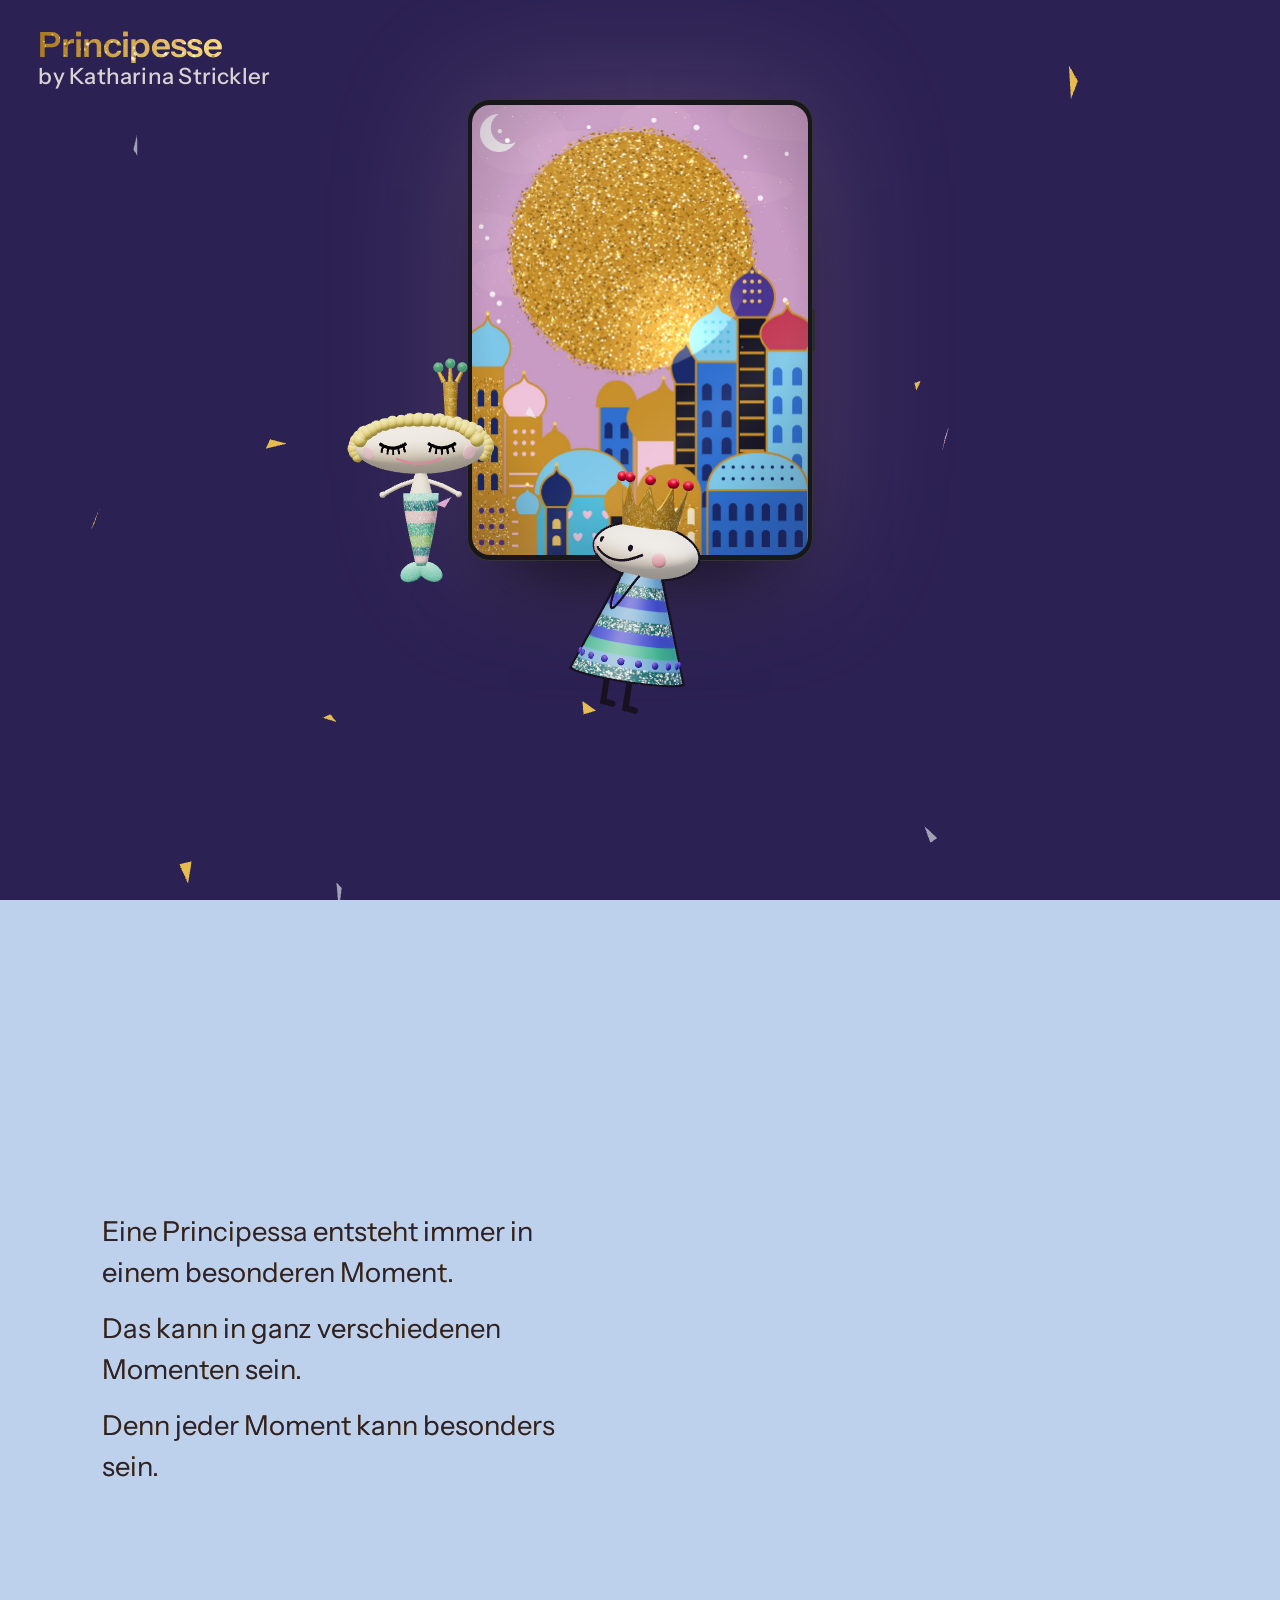
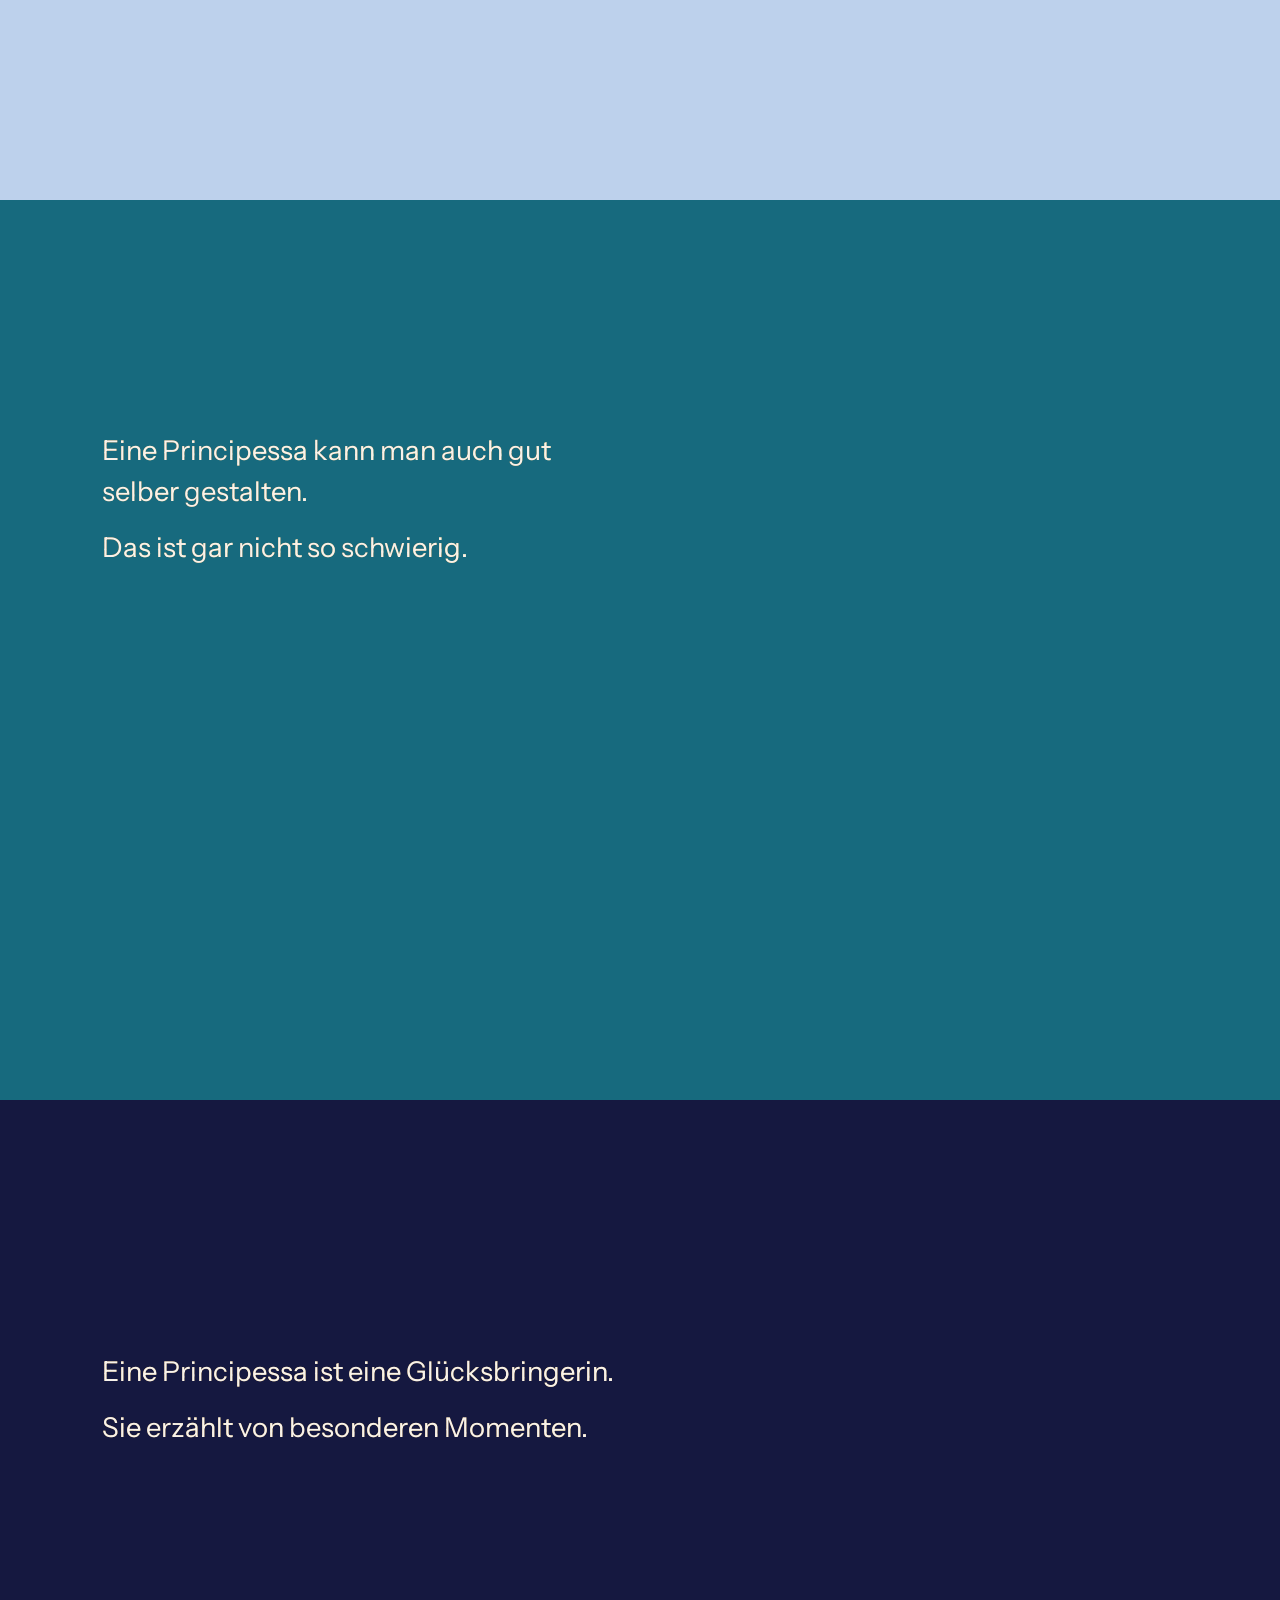
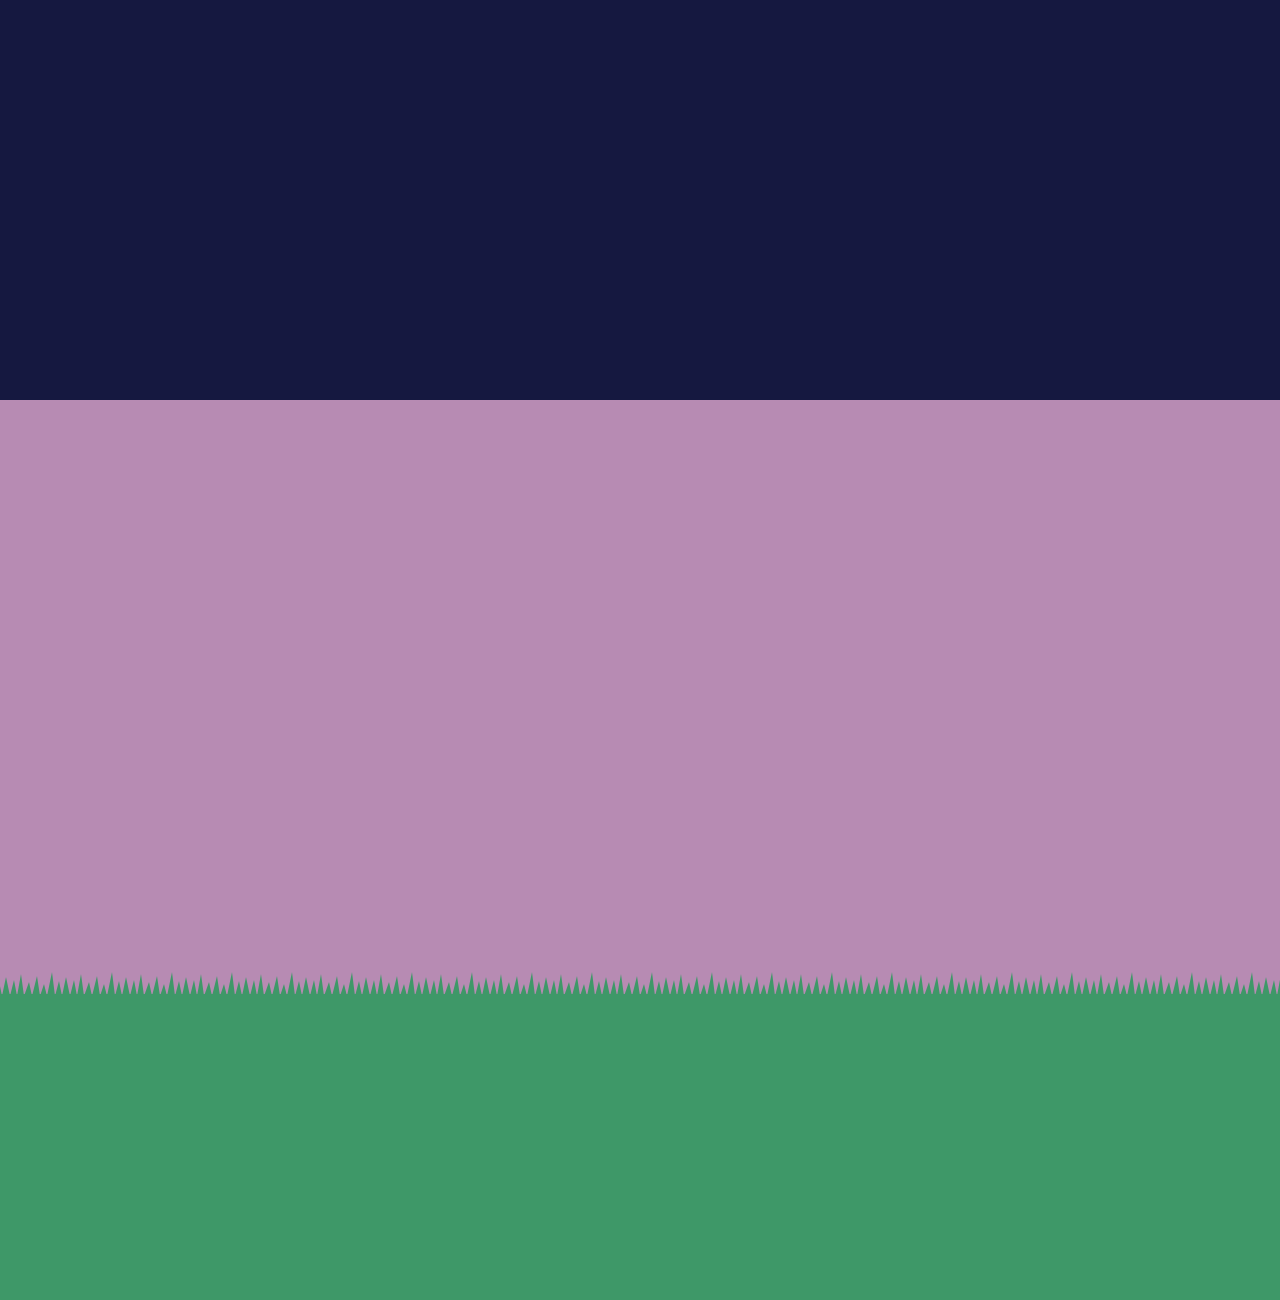
==== commit d2b38d82: "Bestellkarte springt nicht mehr beim Auswählen Solange die Karte offen ist: kein Einrasten (scroll-s" ====
--- a/alpha/index.html
+++ b/alpha/index.html
@@ -9,8 +9,8 @@
 <link rel="preconnect" href="https://fonts.googleapis.com">
 <link rel="preconnect" href="https://fonts.gstatic.com" crossorigin>
 <link href="https://fonts.googleapis.com/css2?family=Cinzel+Decorative:wght@700;900&family=Fraunces:ital,opsz,wght,SOFT@0,9..144,300..700,100;1,9..144,300..700,100&family=Instrument+Sans:wght@400;500;600&display=swap" rel="stylesheet">
-<link rel="stylesheet" href="style.css?v=202611081721">
-<script type="importmap">{"imports":{"three":"../vendor/three.module.min.js","three/addons/":"../vendor/addons/","./js/figur.js":"./js/figur.js?v=202611081721","./js/rahmen.js":"./js/rahmen.js?v=202611081721","./js/zauber.js":"./js/zauber.js?v=202611081721","./js/bestellen.js":"./js/bestellen.js?v=202611081721","./js/hintergrund.js":"./js/hintergrund.js?v=202611081721"}}</script>
+<link rel="stylesheet" href="style.css?v=202611081728">
+<script type="importmap">{"imports":{"three":"../vendor/three.module.min.js","three/addons/":"../vendor/addons/","./js/figur.js":"./js/figur.js?v=202611081728","./js/rahmen.js":"./js/rahmen.js?v=202611081728","./js/zauber.js":"./js/zauber.js?v=202611081728","./js/bestellen.js":"./js/bestellen.js?v=202611081728","./js/hintergrund.js":"./js/hintergrund.js?v=202611081728"}}</script>
 </head>
 <body>
 <canvas id="staub" aria-hidden="true"></canvas>
@@ -75,7 +75,7 @@
                   <rect class="stapel" data-i="5" x="52" y="30" width="96" height="140" rx="5" fill="#0f474e" stroke="#c99a3c" stroke-width="1.5" transform="translate(4.2 -2.2) rotate(2.6 100 170)"/><rect class="stapel" data-i="4" x="52" y="30" width="96" height="140" rx="5" fill="#0f474e" stroke="#c99a3c" stroke-width="1.5" transform="translate(8.4 -4.4) rotate(5.2 100 170)"/><rect class="stapel" data-i="3" x="52" y="30" width="96" height="140" rx="5" fill="#0f474e" stroke="#c99a3c" stroke-width="1.5" transform="translate(12.6 -6.6) rotate(7.8 100 170)"/><rect class="stapel" data-i="2" x="52" y="30" width="96" height="140" rx="5" fill="#0f474e" stroke="#c99a3c" stroke-width="1.5" transform="translate(16.8 -8.8) rotate(10.4 100 170)"/><rect class="stapel" data-i="1" x="52" y="30" width="96" height="140" rx="5" fill="#0f474e" stroke="#c99a3c" stroke-width="1.5" transform="translate(21.0 -11.0) rotate(13.0 100 170)"/><rect class="stapel" data-i="0" x="52" y="30" width="96" height="140" rx="5" fill="#0f474e" stroke="#c99a3c" stroke-width="1.5" transform="translate(25.2 -13.2) rotate(15.6 100 170)"/>
                   <rect x="52" y="30" width="96" height="140" rx="5" fill="#13575f" stroke="#d4a429" stroke-width="2.5"/>
                   <rect x="59" y="37" width="82" height="126" rx="3" fill="none" stroke="#e6c76a" stroke-width="1" stroke-dasharray="2 3" opacity=".8"/><g class="glitzerdruck"><circle cx="76.8" cy="47.6" r="0.86" fill="#fff3c4" opacity="0.55"/><circle cx="57.7" cy="106.5" r="0.76" fill="#fff3c4" opacity="0.61"/><circle cx="103.2" cy="70.5" r="0.66" fill="#fff3c4" opacity="0.63"/><circle cx="139.0" cy="37.4" r="1.08" fill="#e6c76a" opacity="0.90"/><circle cx="73.0" cy="74.9" r="1.06" fill="#ffffff" opacity="0.98"/><circle cx="130.7" cy="83.2" r="1.26" fill="#e6c76a" opacity="0.84"/><circle cx="100.5" cy="57.5" r="0.93" fill="#fff3c4" opacity="0.97"/><circle cx="128.0" cy="158.4" r="1.26" fill="#fff3c4" opacity="0.95"/><circle cx="106.4" cy="150.5" r="1.26" fill="#ffffff" opacity="0.60"/><circle cx="93.3" cy="72.0" r="0.91" fill="#fff3c4" opacity="0.65"/><circle cx="127.5" cy="39.7" r="0.54" fill="#ffffff" opacity="1.00"/><circle cx="101.7" cy="119.5" r="1.13" fill="#fff3c4" opacity="1.00"/><circle cx="73.2" cy="88.5" r="0.68" fill="#ffffff" opacity="0.72"/><circle cx="72.2" cy="91.5" r="1.03" fill="#ffffff" opacity="0.78"/><circle cx="135.6" cy="47.3" r="0.56" fill="#fff3c4" opacity="0.64"/><circle cx="107.2" cy="147.8" r="0.61" fill="#fff3c4" opacity="0.65"/><circle cx="58.3" cy="81.1" r="0.57" fill="#e6c76a" opacity="0.87"/><circle cx="140.5" cy="36.4" r="0.76" fill="#fff3c4" opacity="0.89"/><circle cx="92.1" cy="158.5" r="1.06" fill="#fff3c4" opacity="0.65"/><circle cx="72.8" cy="92.6" r="0.62" fill="#e6c76a" opacity="0.80"/><circle cx="70.0" cy="109.6" r="0.83" fill="#e6c76a" opacity="0.58"/><circle cx="125.0" cy="81.9" r="0.76" fill="#fff3c4" opacity="0.72"/><circle cx="74.2" cy="155.0" r="0.60" fill="#fff3c4" opacity="0.53"/><circle cx="70.8" cy="123.3" r="0.63" fill="#fff3c4" opacity="0.77"/><circle cx="107.3" cy="76.4" r="0.53" fill="#ffffff" opacity="0.65"/><circle cx="143.7" cy="120.0" r="0.68" fill="#fff3c4" opacity="0.62"/><circle cx="92.1" cy="38.9" r="0.88" fill="#fff3c4" opacity="0.82"/><circle cx="93.6" cy="62.5" r="0.67" fill="#fff3c4" opacity="0.63"/><circle cx="77.3" cy="61.5" r="0.71" fill="#e6c76a" opacity="0.57"/><circle cx="60.5" cy="156.5" r="1.01" fill="#ffffff" opacity="0.70"/><circle cx="135.3" cy="120.3" r="1.21" fill="#ffffff" opacity="0.52"/><circle cx="90.1" cy="90.8" r="1.34" fill="#ffffff" opacity="0.95"/><circle cx="137.4" cy="78.4" r="1.09" fill="#ffffff" opacity="0.66"/><circle cx="93.0" cy="62.4" r="1.22" fill="#e6c76a" opacity="0.67"/><circle cx="90.5" cy="99.5" r="1.27" fill="#e6c76a" opacity="0.98"/><circle cx="114.8" cy="39.9" r="1.31" fill="#fff3c4" opacity="0.88"/><circle cx="79.7" cy="147.0" r="1.28" fill="#ffffff" opacity="0.82"/><circle cx="106.1" cy="132.5" r="1.33" fill="#fff3c4" opacity="0.90"/><circle cx="74.6" cy="54.7" r="1.05" fill="#e6c76a" opacity="0.56"/><circle cx="127.3" cy="137.4" r="1.29" fill="#ffffff" opacity="0.53"/><circle cx="139.7" cy="55.4" r="1.05" fill="#ffffff" opacity="0.89"/><circle cx="97.5" cy="103.5" r="0.52" fill="#fff3c4" opacity="0.85"/><circle cx="65.9" cy="108.0" r="0.73" fill="#fff3c4" opacity="0.52"/><circle cx="63.0" cy="150.0" r="1.31" fill="#e6c76a" opacity="0.92"/><circle cx="128.8" cy="45.2" r="0.99" fill="#e6c76a" opacity="0.60"/><circle cx="141.9" cy="85.3" r="1.18" fill="#e6c76a" opacity="0.55"/></g>
-                  <image href="../assets/principessa2-figur.png?v=202611081721" x="55" y="50" width="90" height="90"/>
+                  <image href="../assets/principessa2-figur.png?v=202611081728" x="55" y="50" width="90" height="90"/>
                   <path d="M132 44 l2 5 5 2 -5 2 -2 5 -2 -5 -5 -2 5 -2z M68 142 l1.5 4 4 1.5 -4 1.5 -1.5 4 -1.5 -4 -4 -1.5 4 -1.5z" fill="#e2b548"/>
                 </svg>
                 <span class="produkt-name">Karten</span>
@@ -97,7 +97,7 @@
                   <g class="tasche-koerper">
                     <path d="M64 74 C64 22 96 22 96 74 M104 74 C104 22 136 22 136 74" fill="none" stroke="#2c2766" stroke-width="7" stroke-linecap="round"/>
                     <path d="M44 72 H156 L163 184 H37 Z" fill="#1e1a4c" stroke="#2c2766" stroke-width="1.5" stroke-linejoin="round"/>
-                    <image href="../assets/principessa3-schwanz.png?v=202611081721" x="55" y="80" width="90" height="90"/><image href="../assets/principessa3-rumpf.png?v=202611081721" x="55" y="80" width="90" height="90"/><image href="../assets/principessa3-kopf.png?v=202611081721" x="55" y="80" width="90" height="90"/><image href="../assets/principessa3-krone.png?v=202611081721" x="55" y="80" width="90" height="90"/>
+                    <image href="../assets/principessa3-schwanz.png?v=202611081728" x="55" y="80" width="90" height="90"/><image href="../assets/principessa3-rumpf.png?v=202611081728" x="55" y="80" width="90" height="90"/><image href="../assets/principessa3-kopf.png?v=202611081728" x="55" y="80" width="90" height="90"/><image href="../assets/principessa3-krone.png?v=202611081728" x="55" y="80" width="90" height="90"/>
                   </g>
                 </svg>
                 <span class="produkt-name">Tasche</span>
@@ -122,8 +122,8 @@
                   <path class="shirt-stoff" d="M62 34 L84 26 Q100 40 116 26 L138 34 L172 62 L152 84 L140 74 V180 H60 V74 L48 84 L28 62 Z" fill="#f2c4d2" stroke="rgba(0,0,0,.14)" stroke-width="1.5" stroke-linejoin="round"/>
                   <path d="M84 26 Q100 40 116 26" fill="none" stroke="rgba(0,0,0,.14)" stroke-width="3"/>
                   <g class="motiv" data-motiv="Sonne"><image data-principessa="1" x="64" y="60" width="72" height="72"/></g>
-                  <g class="motiv" data-motiv="Tupfen" style="display:none"><image href="../assets/principessa2-figur.png?v=202611081721" x="64" y="60" width="72" height="72"/></g>
-                  <g class="motiv" data-motiv="Meerjungfrau" style="display:none"><image href="../assets/principessa3-schwanz.png?v=202611081721" x="64" y="60" width="72" height="72"/><image href="../assets/principessa3-rumpf.png?v=202611081721" x="64" y="60" width="72" height="72"/><image href="../assets/principessa3-kopf.png?v=202611081721" x="64" y="60" width="72" height="72"/><image href="../assets/principessa3-krone.png?v=202611081721" x="64" y="60" width="72" height="72"/></g>
+                  <g class="motiv" data-motiv="Tupfen" style="display:none"><image href="../assets/principessa2-figur.png?v=202611081728" x="64" y="60" width="72" height="72"/></g>
+                  <g class="motiv" data-motiv="Meerjungfrau" style="display:none"><image href="../assets/principessa3-schwanz.png?v=202611081728" x="64" y="60" width="72" height="72"/><image href="../assets/principessa3-rumpf.png?v=202611081728" x="64" y="60" width="72" height="72"/><image href="../assets/principessa3-kopf.png?v=202611081728" x="64" y="60" width="72" height="72"/><image href="../assets/principessa3-krone.png?v=202611081728" x="64" y="60" width="72" height="72"/></g>
                 </svg>
                 <span class="produkt-name">Shirt</span>
                 <span class="produkt-text">Weiches Baumwollshirt</span>
@@ -140,8 +140,8 @@
                 </div>
                 <div class="option motive" role="radiogroup" aria-label="Motiv"><span class="option-titel">Motiv</span>
                   <label class="motivwahl" title="Sonne und Kuppeln"><input type="radio" name="shirt-motiv" value="Sonne" checked><svg viewBox="0 0 60 60" aria-hidden="true"><image data-principessa="1" x="2" y="2" width="56" height="56"/></svg><em>Sonne</em></label>
-                  <label class="motivwahl" title="Tupfenkleid"><input type="radio" name="shirt-motiv" value="Tupfen"><svg viewBox="0 0 60 60" aria-hidden="true"><image href="../assets/principessa2-figur.png?v=202611081721" x="2" y="2" width="56" height="56"/></svg><em>Tupfen</em></label>
-                  <label class="motivwahl" title="Meerjungfrau"><input type="radio" name="shirt-motiv" value="Meerjungfrau"><svg viewBox="0 0 60 60" aria-hidden="true"><image href="../assets/principessa3-schwanz.png?v=202611081721" x="2" y="2" width="56" height="56"/><image href="../assets/principessa3-rumpf.png?v=202611081721" x="2" y="2" width="56" height="56"/><image href="../assets/principessa3-kopf.png?v=202611081721" x="2" y="2" width="56" height="56"/><image href="../assets/principessa3-krone.png?v=202611081721" x="2" y="2" width="56" height="56"/></svg><em>Meerjungfrau</em></label>
+                  <label class="motivwahl" title="Tupfenkleid"><input type="radio" name="shirt-motiv" value="Tupfen"><svg viewBox="0 0 60 60" aria-hidden="true"><image href="../assets/principessa2-figur.png?v=202611081728" x="2" y="2" width="56" height="56"/></svg><em>Tupfen</em></label>
+                  <label class="motivwahl" title="Meerjungfrau"><input type="radio" name="shirt-motiv" value="Meerjungfrau"><svg viewBox="0 0 60 60" aria-hidden="true"><image href="../assets/principessa3-schwanz.png?v=202611081728" x="2" y="2" width="56" height="56"/><image href="../assets/principessa3-rumpf.png?v=202611081728" x="2" y="2" width="56" height="56"/><image href="../assets/principessa3-kopf.png?v=202611081728" x="2" y="2" width="56" height="56"/><image href="../assets/principessa3-krone.png?v=202611081728" x="2" y="2" width="56" height="56"/></svg><em>Meerjungfrau</em></label>
                 </div>
               </div>
             </section>
@@ -165,6 +165,6 @@
   </section>
 </main>
 
-<script type="module" src="js/main.js?v=202611081721"></script>
+<script type="module" src="js/main.js?v=202611081728"></script>
 </body>
 </html>
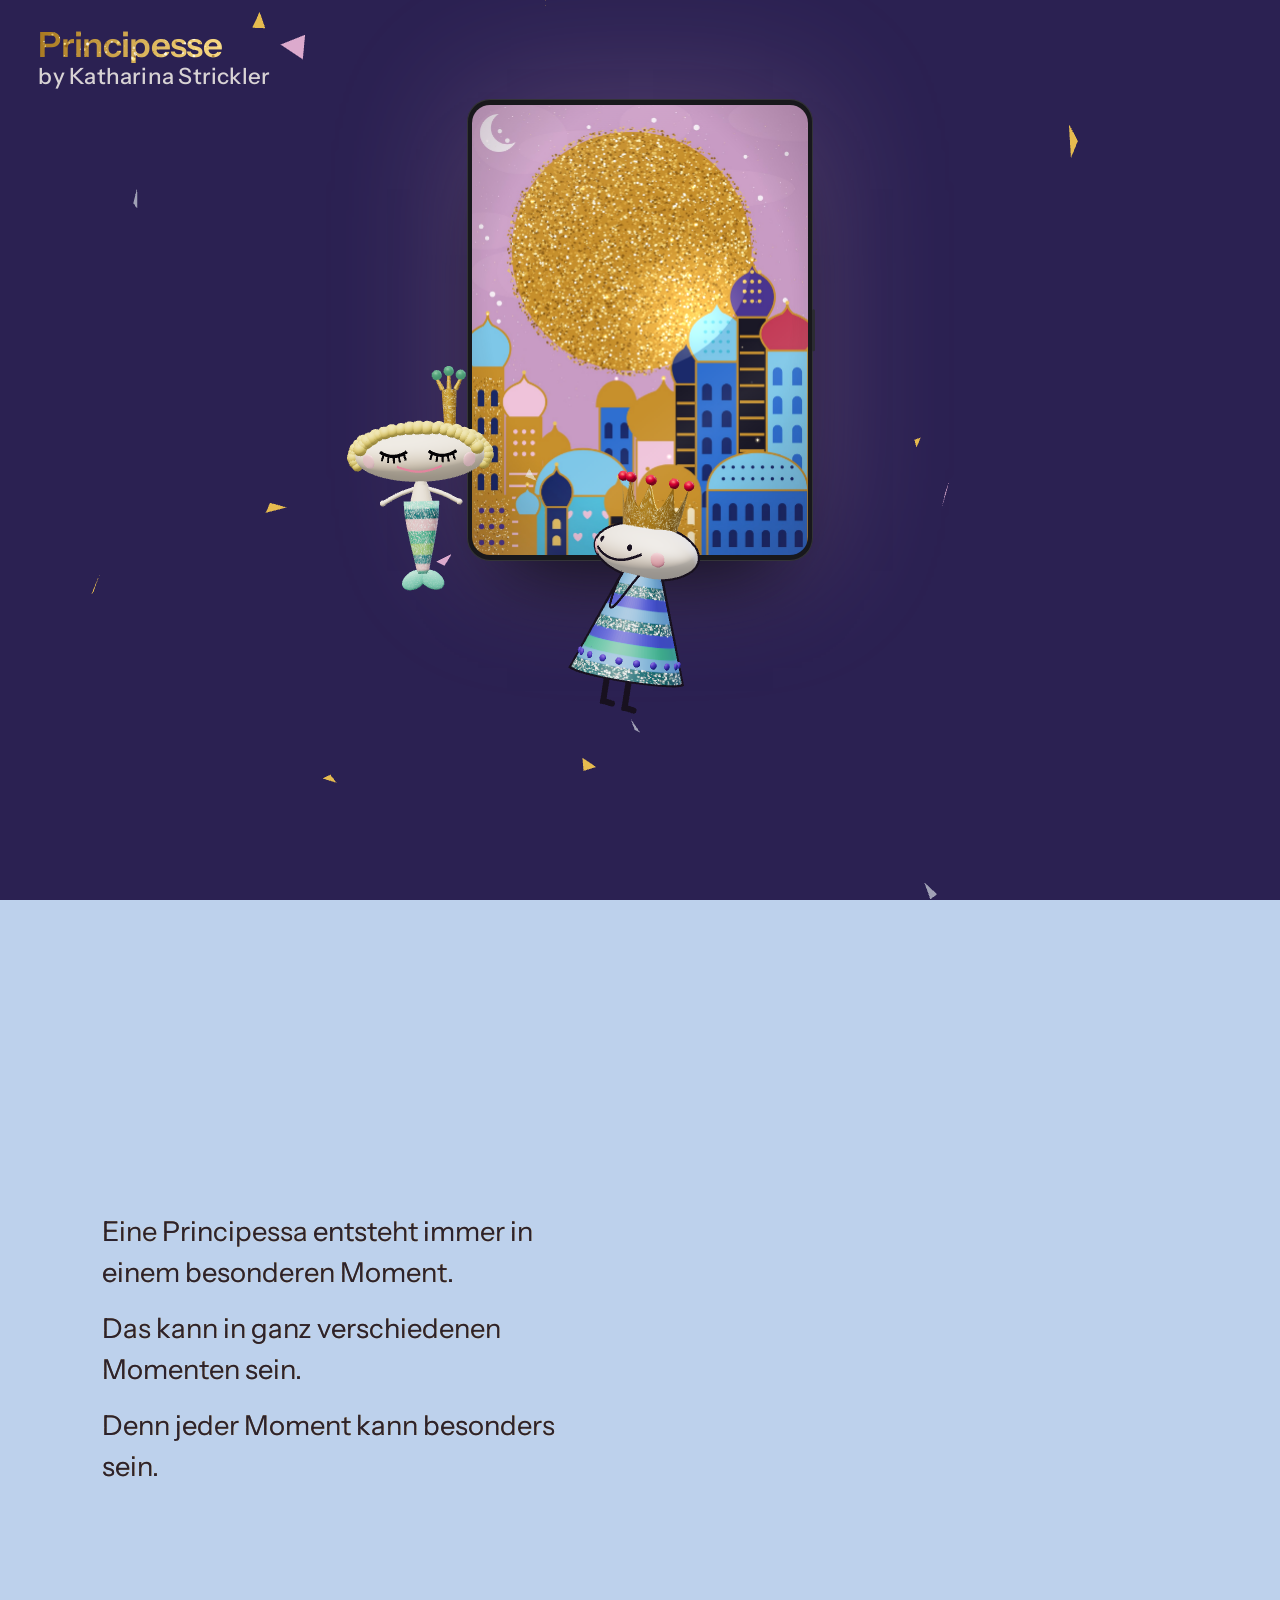
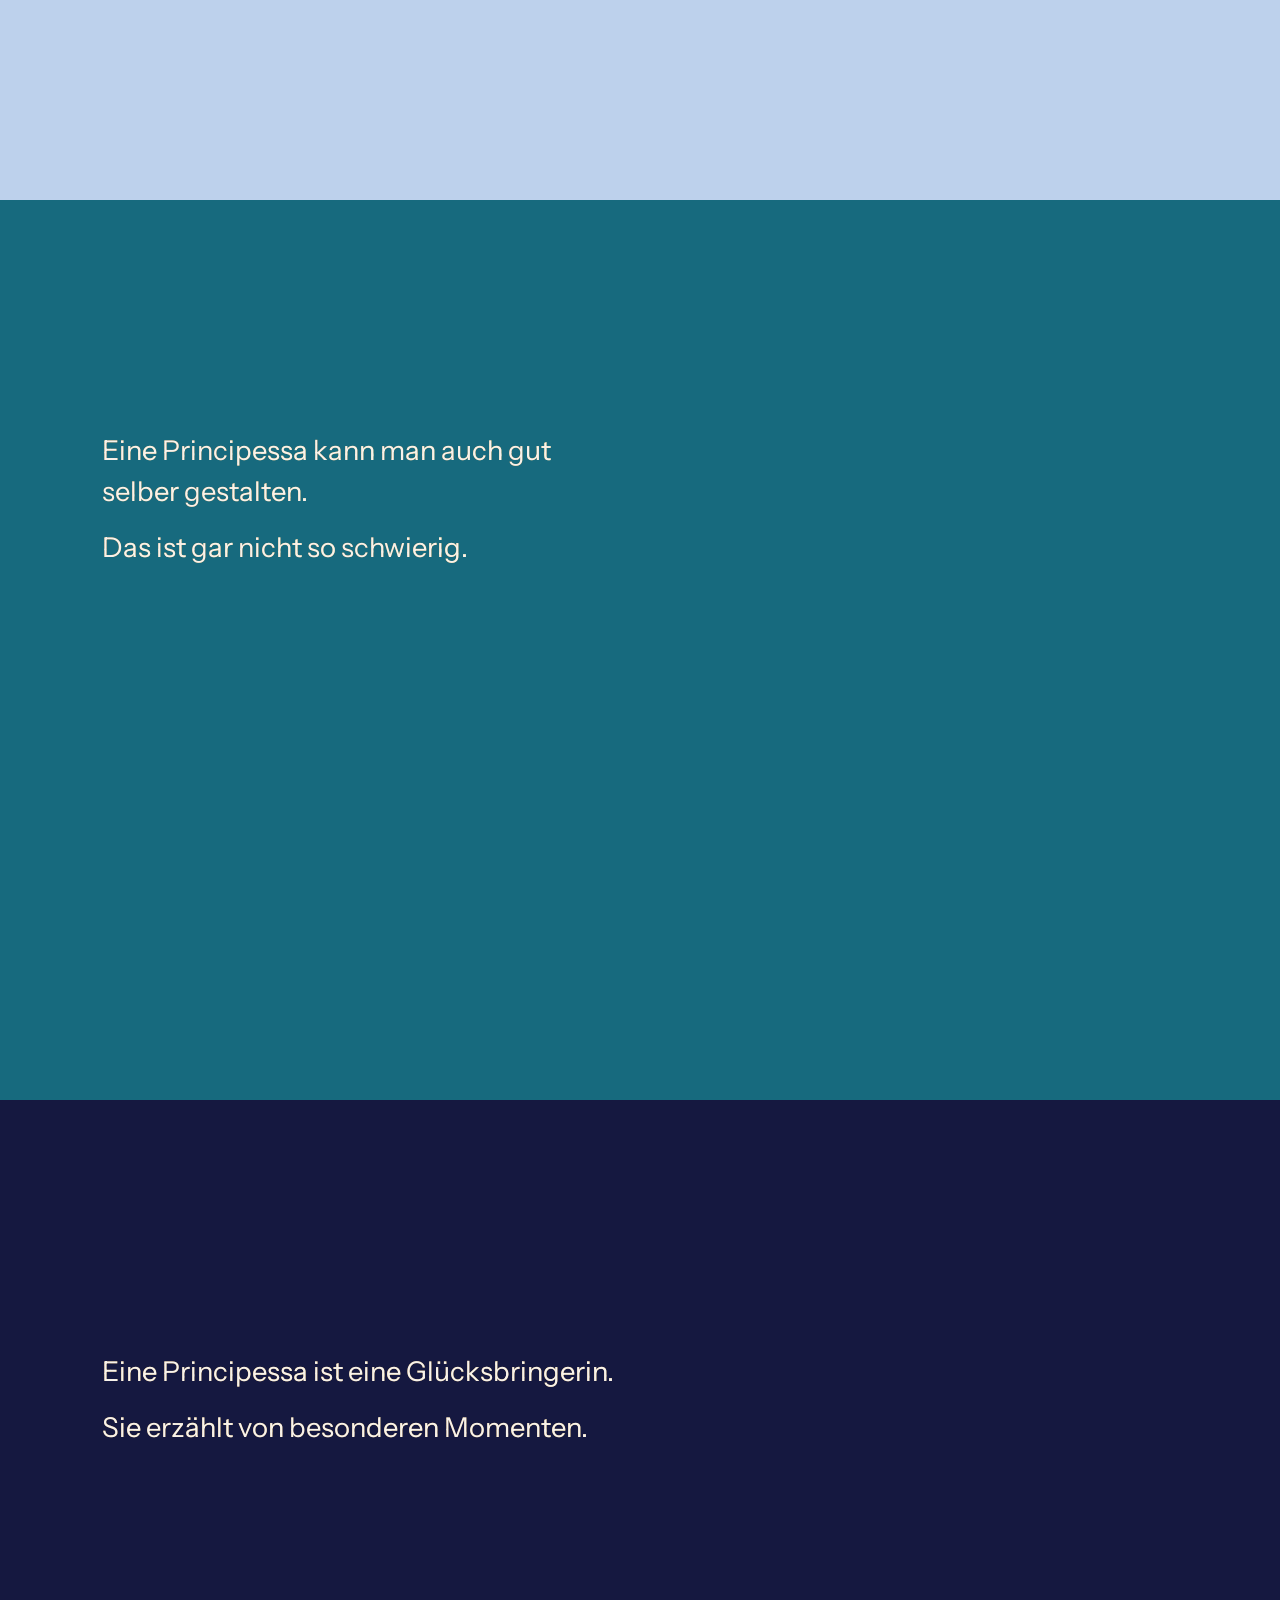
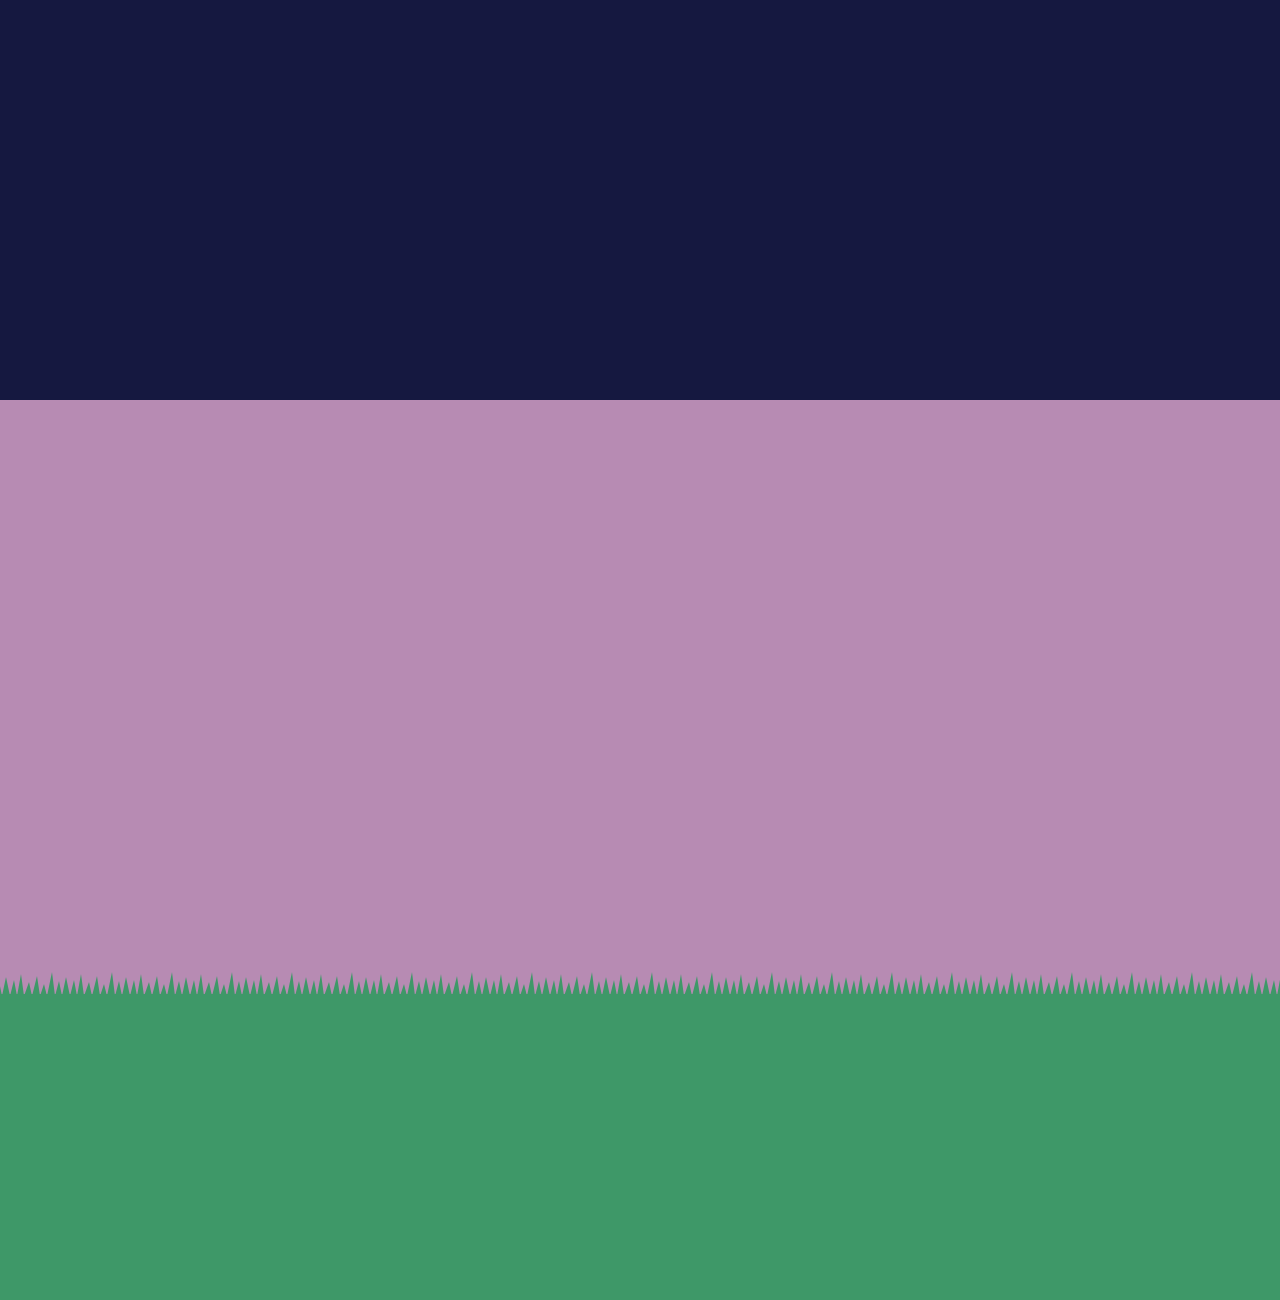
==== commit 18219037: "Merge main (Hund-Sprung) in claude/formular-ruhig, Versionsnummern neu Co-Authored-By: Claude Opus 5" ====
--- a/alpha/index.html
+++ b/alpha/index.html
@@ -9,8 +9,8 @@
 <link rel="preconnect" href="https://fonts.googleapis.com">
 <link rel="preconnect" href="https://fonts.gstatic.com" crossorigin>
 <link href="https://fonts.googleapis.com/css2?family=Cinzel+Decorative:wght@700;900&family=Fraunces:ital,opsz,wght,SOFT@0,9..144,300..700,100;1,9..144,300..700,100&family=Instrument+Sans:wght@400;500;600&display=swap" rel="stylesheet">
-<link rel="stylesheet" href="style.css?v=202611081728">
-<script type="importmap">{"imports":{"three":"../vendor/three.module.min.js","three/addons/":"../vendor/addons/","./js/figur.js":"./js/figur.js?v=202611081728","./js/rahmen.js":"./js/rahmen.js?v=202611081728","./js/zauber.js":"./js/zauber.js?v=202611081728","./js/bestellen.js":"./js/bestellen.js?v=202611081728","./js/hintergrund.js":"./js/hintergrund.js?v=202611081728"}}</script>
+<link rel="stylesheet" href="style.css?v=202611081729">
+<script type="importmap">{"imports":{"three":"../vendor/three.module.min.js","three/addons/":"../vendor/addons/","./js/figur.js":"./js/figur.js?v=202611081729","./js/rahmen.js":"./js/rahmen.js?v=202611081729","./js/zauber.js":"./js/zauber.js?v=202611081729","./js/bestellen.js":"./js/bestellen.js?v=202611081729","./js/hintergrund.js":"./js/hintergrund.js?v=202611081729"}}</script>
 </head>
 <body>
 <canvas id="staub" aria-hidden="true"></canvas>
@@ -75,7 +75,7 @@
                   <rect class="stapel" data-i="5" x="52" y="30" width="96" height="140" rx="5" fill="#0f474e" stroke="#c99a3c" stroke-width="1.5" transform="translate(4.2 -2.2) rotate(2.6 100 170)"/><rect class="stapel" data-i="4" x="52" y="30" width="96" height="140" rx="5" fill="#0f474e" stroke="#c99a3c" stroke-width="1.5" transform="translate(8.4 -4.4) rotate(5.2 100 170)"/><rect class="stapel" data-i="3" x="52" y="30" width="96" height="140" rx="5" fill="#0f474e" stroke="#c99a3c" stroke-width="1.5" transform="translate(12.6 -6.6) rotate(7.8 100 170)"/><rect class="stapel" data-i="2" x="52" y="30" width="96" height="140" rx="5" fill="#0f474e" stroke="#c99a3c" stroke-width="1.5" transform="translate(16.8 -8.8) rotate(10.4 100 170)"/><rect class="stapel" data-i="1" x="52" y="30" width="96" height="140" rx="5" fill="#0f474e" stroke="#c99a3c" stroke-width="1.5" transform="translate(21.0 -11.0) rotate(13.0 100 170)"/><rect class="stapel" data-i="0" x="52" y="30" width="96" height="140" rx="5" fill="#0f474e" stroke="#c99a3c" stroke-width="1.5" transform="translate(25.2 -13.2) rotate(15.6 100 170)"/>
                   <rect x="52" y="30" width="96" height="140" rx="5" fill="#13575f" stroke="#d4a429" stroke-width="2.5"/>
                   <rect x="59" y="37" width="82" height="126" rx="3" fill="none" stroke="#e6c76a" stroke-width="1" stroke-dasharray="2 3" opacity=".8"/><g class="glitzerdruck"><circle cx="76.8" cy="47.6" r="0.86" fill="#fff3c4" opacity="0.55"/><circle cx="57.7" cy="106.5" r="0.76" fill="#fff3c4" opacity="0.61"/><circle cx="103.2" cy="70.5" r="0.66" fill="#fff3c4" opacity="0.63"/><circle cx="139.0" cy="37.4" r="1.08" fill="#e6c76a" opacity="0.90"/><circle cx="73.0" cy="74.9" r="1.06" fill="#ffffff" opacity="0.98"/><circle cx="130.7" cy="83.2" r="1.26" fill="#e6c76a" opacity="0.84"/><circle cx="100.5" cy="57.5" r="0.93" fill="#fff3c4" opacity="0.97"/><circle cx="128.0" cy="158.4" r="1.26" fill="#fff3c4" opacity="0.95"/><circle cx="106.4" cy="150.5" r="1.26" fill="#ffffff" opacity="0.60"/><circle cx="93.3" cy="72.0" r="0.91" fill="#fff3c4" opacity="0.65"/><circle cx="127.5" cy="39.7" r="0.54" fill="#ffffff" opacity="1.00"/><circle cx="101.7" cy="119.5" r="1.13" fill="#fff3c4" opacity="1.00"/><circle cx="73.2" cy="88.5" r="0.68" fill="#ffffff" opacity="0.72"/><circle cx="72.2" cy="91.5" r="1.03" fill="#ffffff" opacity="0.78"/><circle cx="135.6" cy="47.3" r="0.56" fill="#fff3c4" opacity="0.64"/><circle cx="107.2" cy="147.8" r="0.61" fill="#fff3c4" opacity="0.65"/><circle cx="58.3" cy="81.1" r="0.57" fill="#e6c76a" opacity="0.87"/><circle cx="140.5" cy="36.4" r="0.76" fill="#fff3c4" opacity="0.89"/><circle cx="92.1" cy="158.5" r="1.06" fill="#fff3c4" opacity="0.65"/><circle cx="72.8" cy="92.6" r="0.62" fill="#e6c76a" opacity="0.80"/><circle cx="70.0" cy="109.6" r="0.83" fill="#e6c76a" opacity="0.58"/><circle cx="125.0" cy="81.9" r="0.76" fill="#fff3c4" opacity="0.72"/><circle cx="74.2" cy="155.0" r="0.60" fill="#fff3c4" opacity="0.53"/><circle cx="70.8" cy="123.3" r="0.63" fill="#fff3c4" opacity="0.77"/><circle cx="107.3" cy="76.4" r="0.53" fill="#ffffff" opacity="0.65"/><circle cx="143.7" cy="120.0" r="0.68" fill="#fff3c4" opacity="0.62"/><circle cx="92.1" cy="38.9" r="0.88" fill="#fff3c4" opacity="0.82"/><circle cx="93.6" cy="62.5" r="0.67" fill="#fff3c4" opacity="0.63"/><circle cx="77.3" cy="61.5" r="0.71" fill="#e6c76a" opacity="0.57"/><circle cx="60.5" cy="156.5" r="1.01" fill="#ffffff" opacity="0.70"/><circle cx="135.3" cy="120.3" r="1.21" fill="#ffffff" opacity="0.52"/><circle cx="90.1" cy="90.8" r="1.34" fill="#ffffff" opacity="0.95"/><circle cx="137.4" cy="78.4" r="1.09" fill="#ffffff" opacity="0.66"/><circle cx="93.0" cy="62.4" r="1.22" fill="#e6c76a" opacity="0.67"/><circle cx="90.5" cy="99.5" r="1.27" fill="#e6c76a" opacity="0.98"/><circle cx="114.8" cy="39.9" r="1.31" fill="#fff3c4" opacity="0.88"/><circle cx="79.7" cy="147.0" r="1.28" fill="#ffffff" opacity="0.82"/><circle cx="106.1" cy="132.5" r="1.33" fill="#fff3c4" opacity="0.90"/><circle cx="74.6" cy="54.7" r="1.05" fill="#e6c76a" opacity="0.56"/><circle cx="127.3" cy="137.4" r="1.29" fill="#ffffff" opacity="0.53"/><circle cx="139.7" cy="55.4" r="1.05" fill="#ffffff" opacity="0.89"/><circle cx="97.5" cy="103.5" r="0.52" fill="#fff3c4" opacity="0.85"/><circle cx="65.9" cy="108.0" r="0.73" fill="#fff3c4" opacity="0.52"/><circle cx="63.0" cy="150.0" r="1.31" fill="#e6c76a" opacity="0.92"/><circle cx="128.8" cy="45.2" r="0.99" fill="#e6c76a" opacity="0.60"/><circle cx="141.9" cy="85.3" r="1.18" fill="#e6c76a" opacity="0.55"/></g>
-                  <image href="../assets/principessa2-figur.png?v=202611081728" x="55" y="50" width="90" height="90"/>
+                  <image href="../assets/principessa2-figur.png?v=202611081729" x="55" y="50" width="90" height="90"/>
                   <path d="M132 44 l2 5 5 2 -5 2 -2 5 -2 -5 -5 -2 5 -2z M68 142 l1.5 4 4 1.5 -4 1.5 -1.5 4 -1.5 -4 -4 -1.5 4 -1.5z" fill="#e2b548"/>
                 </svg>
                 <span class="produkt-name">Karten</span>
@@ -97,7 +97,7 @@
                   <g class="tasche-koerper">
                     <path d="M64 74 C64 22 96 22 96 74 M104 74 C104 22 136 22 136 74" fill="none" stroke="#2c2766" stroke-width="7" stroke-linecap="round"/>
                     <path d="M44 72 H156 L163 184 H37 Z" fill="#1e1a4c" stroke="#2c2766" stroke-width="1.5" stroke-linejoin="round"/>
-                    <image href="../assets/principessa3-schwanz.png?v=202611081728" x="55" y="80" width="90" height="90"/><image href="../assets/principessa3-rumpf.png?v=202611081728" x="55" y="80" width="90" height="90"/><image href="../assets/principessa3-kopf.png?v=202611081728" x="55" y="80" width="90" height="90"/><image href="../assets/principessa3-krone.png?v=202611081728" x="55" y="80" width="90" height="90"/>
+                    <image href="../assets/principessa3-schwanz.png?v=202611081729" x="55" y="80" width="90" height="90"/><image href="../assets/principessa3-rumpf.png?v=202611081729" x="55" y="80" width="90" height="90"/><image href="../assets/principessa3-kopf.png?v=202611081729" x="55" y="80" width="90" height="90"/><image href="../assets/principessa3-krone.png?v=202611081729" x="55" y="80" width="90" height="90"/>
                   </g>
                 </svg>
                 <span class="produkt-name">Tasche</span>
@@ -122,8 +122,8 @@
                   <path class="shirt-stoff" d="M62 34 L84 26 Q100 40 116 26 L138 34 L172 62 L152 84 L140 74 V180 H60 V74 L48 84 L28 62 Z" fill="#f2c4d2" stroke="rgba(0,0,0,.14)" stroke-width="1.5" stroke-linejoin="round"/>
                   <path d="M84 26 Q100 40 116 26" fill="none" stroke="rgba(0,0,0,.14)" stroke-width="3"/>
                   <g class="motiv" data-motiv="Sonne"><image data-principessa="1" x="64" y="60" width="72" height="72"/></g>
-                  <g class="motiv" data-motiv="Tupfen" style="display:none"><image href="../assets/principessa2-figur.png?v=202611081728" x="64" y="60" width="72" height="72"/></g>
-                  <g class="motiv" data-motiv="Meerjungfrau" style="display:none"><image href="../assets/principessa3-schwanz.png?v=202611081728" x="64" y="60" width="72" height="72"/><image href="../assets/principessa3-rumpf.png?v=202611081728" x="64" y="60" width="72" height="72"/><image href="../assets/principessa3-kopf.png?v=202611081728" x="64" y="60" width="72" height="72"/><image href="../assets/principessa3-krone.png?v=202611081728" x="64" y="60" width="72" height="72"/></g>
+                  <g class="motiv" data-motiv="Tupfen" style="display:none"><image href="../assets/principessa2-figur.png?v=202611081729" x="64" y="60" width="72" height="72"/></g>
+                  <g class="motiv" data-motiv="Meerjungfrau" style="display:none"><image href="../assets/principessa3-schwanz.png?v=202611081729" x="64" y="60" width="72" height="72"/><image href="../assets/principessa3-rumpf.png?v=202611081729" x="64" y="60" width="72" height="72"/><image href="../assets/principessa3-kopf.png?v=202611081729" x="64" y="60" width="72" height="72"/><image href="../assets/principessa3-krone.png?v=202611081729" x="64" y="60" width="72" height="72"/></g>
                 </svg>
                 <span class="produkt-name">Shirt</span>
                 <span class="produkt-text">Weiches Baumwollshirt</span>
@@ -140,8 +140,8 @@
                 </div>
                 <div class="option motive" role="radiogroup" aria-label="Motiv"><span class="option-titel">Motiv</span>
                   <label class="motivwahl" title="Sonne und Kuppeln"><input type="radio" name="shirt-motiv" value="Sonne" checked><svg viewBox="0 0 60 60" aria-hidden="true"><image data-principessa="1" x="2" y="2" width="56" height="56"/></svg><em>Sonne</em></label>
-                  <label class="motivwahl" title="Tupfenkleid"><input type="radio" name="shirt-motiv" value="Tupfen"><svg viewBox="0 0 60 60" aria-hidden="true"><image href="../assets/principessa2-figur.png?v=202611081728" x="2" y="2" width="56" height="56"/></svg><em>Tupfen</em></label>
-                  <label class="motivwahl" title="Meerjungfrau"><input type="radio" name="shirt-motiv" value="Meerjungfrau"><svg viewBox="0 0 60 60" aria-hidden="true"><image href="../assets/principessa3-schwanz.png?v=202611081728" x="2" y="2" width="56" height="56"/><image href="../assets/principessa3-rumpf.png?v=202611081728" x="2" y="2" width="56" height="56"/><image href="../assets/principessa3-kopf.png?v=202611081728" x="2" y="2" width="56" height="56"/><image href="../assets/principessa3-krone.png?v=202611081728" x="2" y="2" width="56" height="56"/></svg><em>Meerjungfrau</em></label>
+                  <label class="motivwahl" title="Tupfenkleid"><input type="radio" name="shirt-motiv" value="Tupfen"><svg viewBox="0 0 60 60" aria-hidden="true"><image href="../assets/principessa2-figur.png?v=202611081729" x="2" y="2" width="56" height="56"/></svg><em>Tupfen</em></label>
+                  <label class="motivwahl" title="Meerjungfrau"><input type="radio" name="shirt-motiv" value="Meerjungfrau"><svg viewBox="0 0 60 60" aria-hidden="true"><image href="../assets/principessa3-schwanz.png?v=202611081729" x="2" y="2" width="56" height="56"/><image href="../assets/principessa3-rumpf.png?v=202611081729" x="2" y="2" width="56" height="56"/><image href="../assets/principessa3-kopf.png?v=202611081729" x="2" y="2" width="56" height="56"/><image href="../assets/principessa3-krone.png?v=202611081729" x="2" y="2" width="56" height="56"/></svg><em>Meerjungfrau</em></label>
                 </div>
               </div>
             </section>
@@ -165,6 +165,6 @@
   </section>
 </main>
 
-<script type="module" src="js/main.js?v=202611081728"></script>
+<script type="module" src="js/main.js?v=202611081729"></script>
 </body>
 </html>
